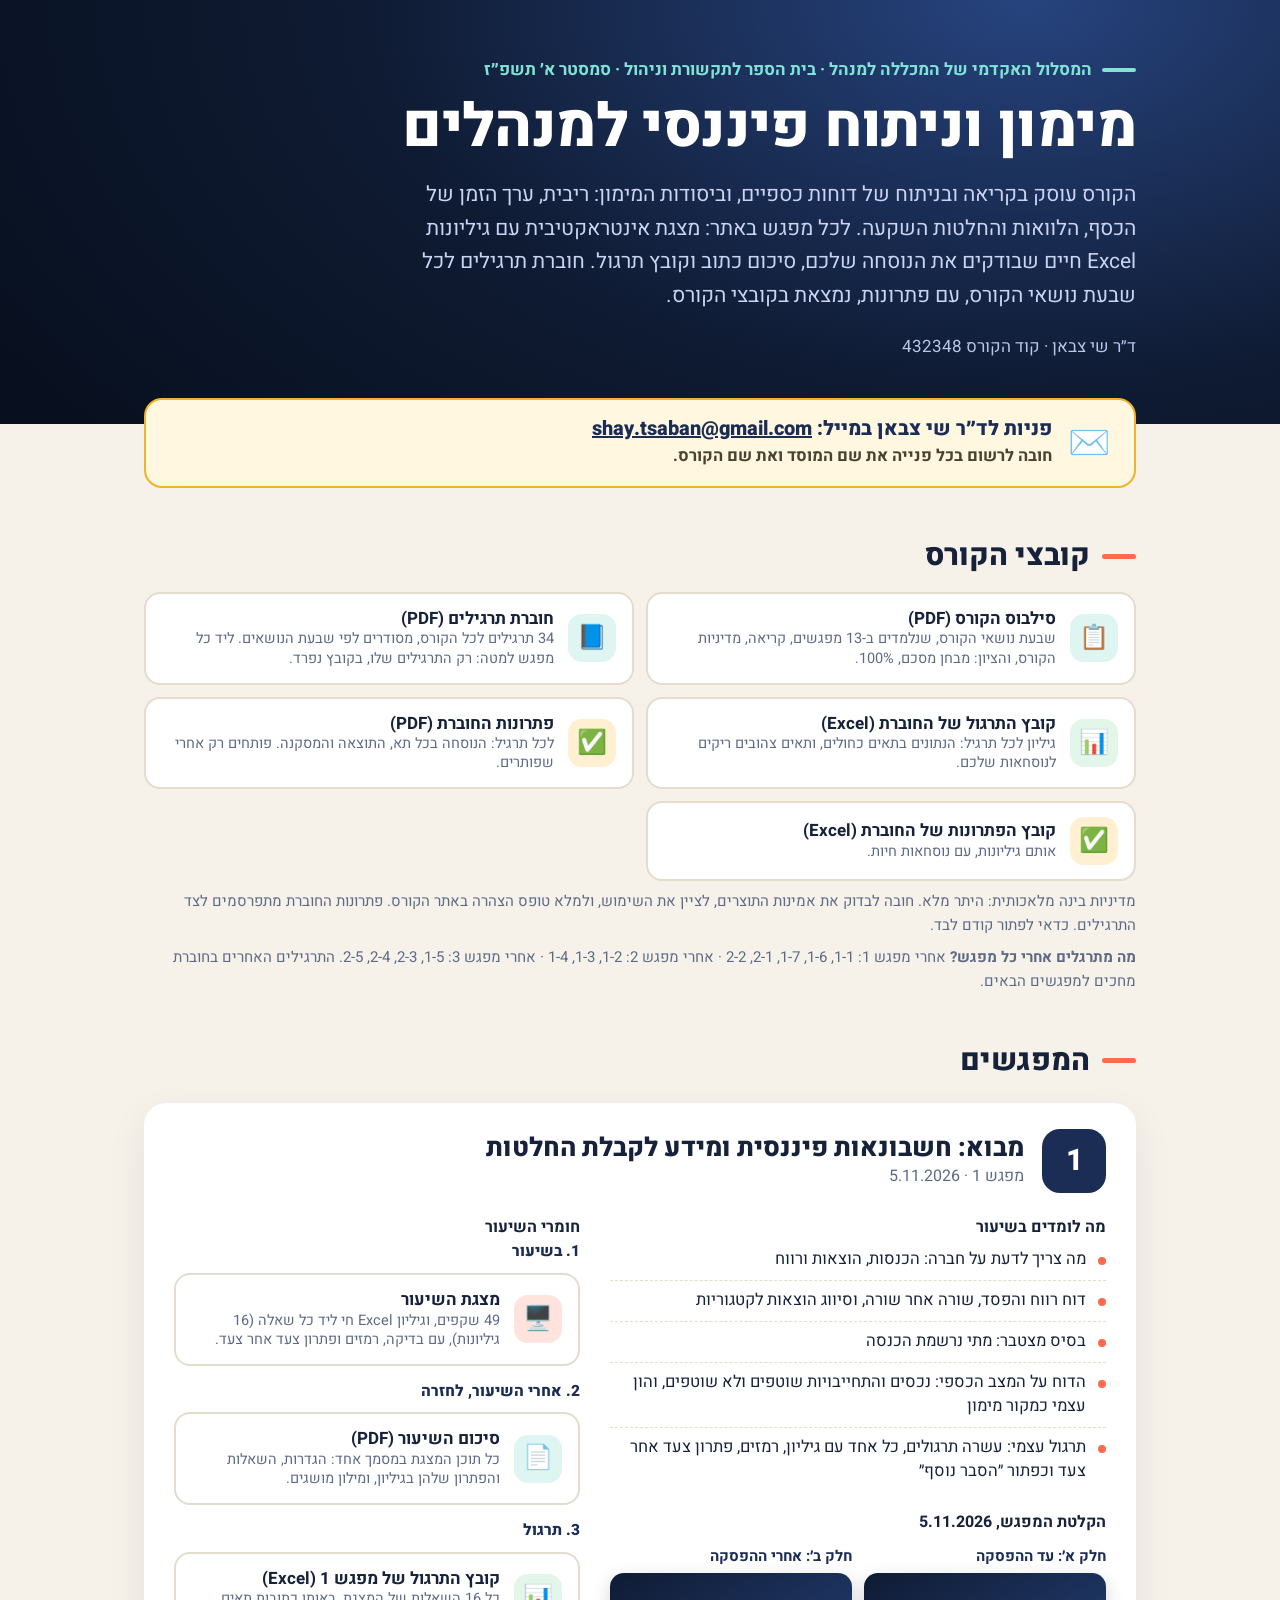
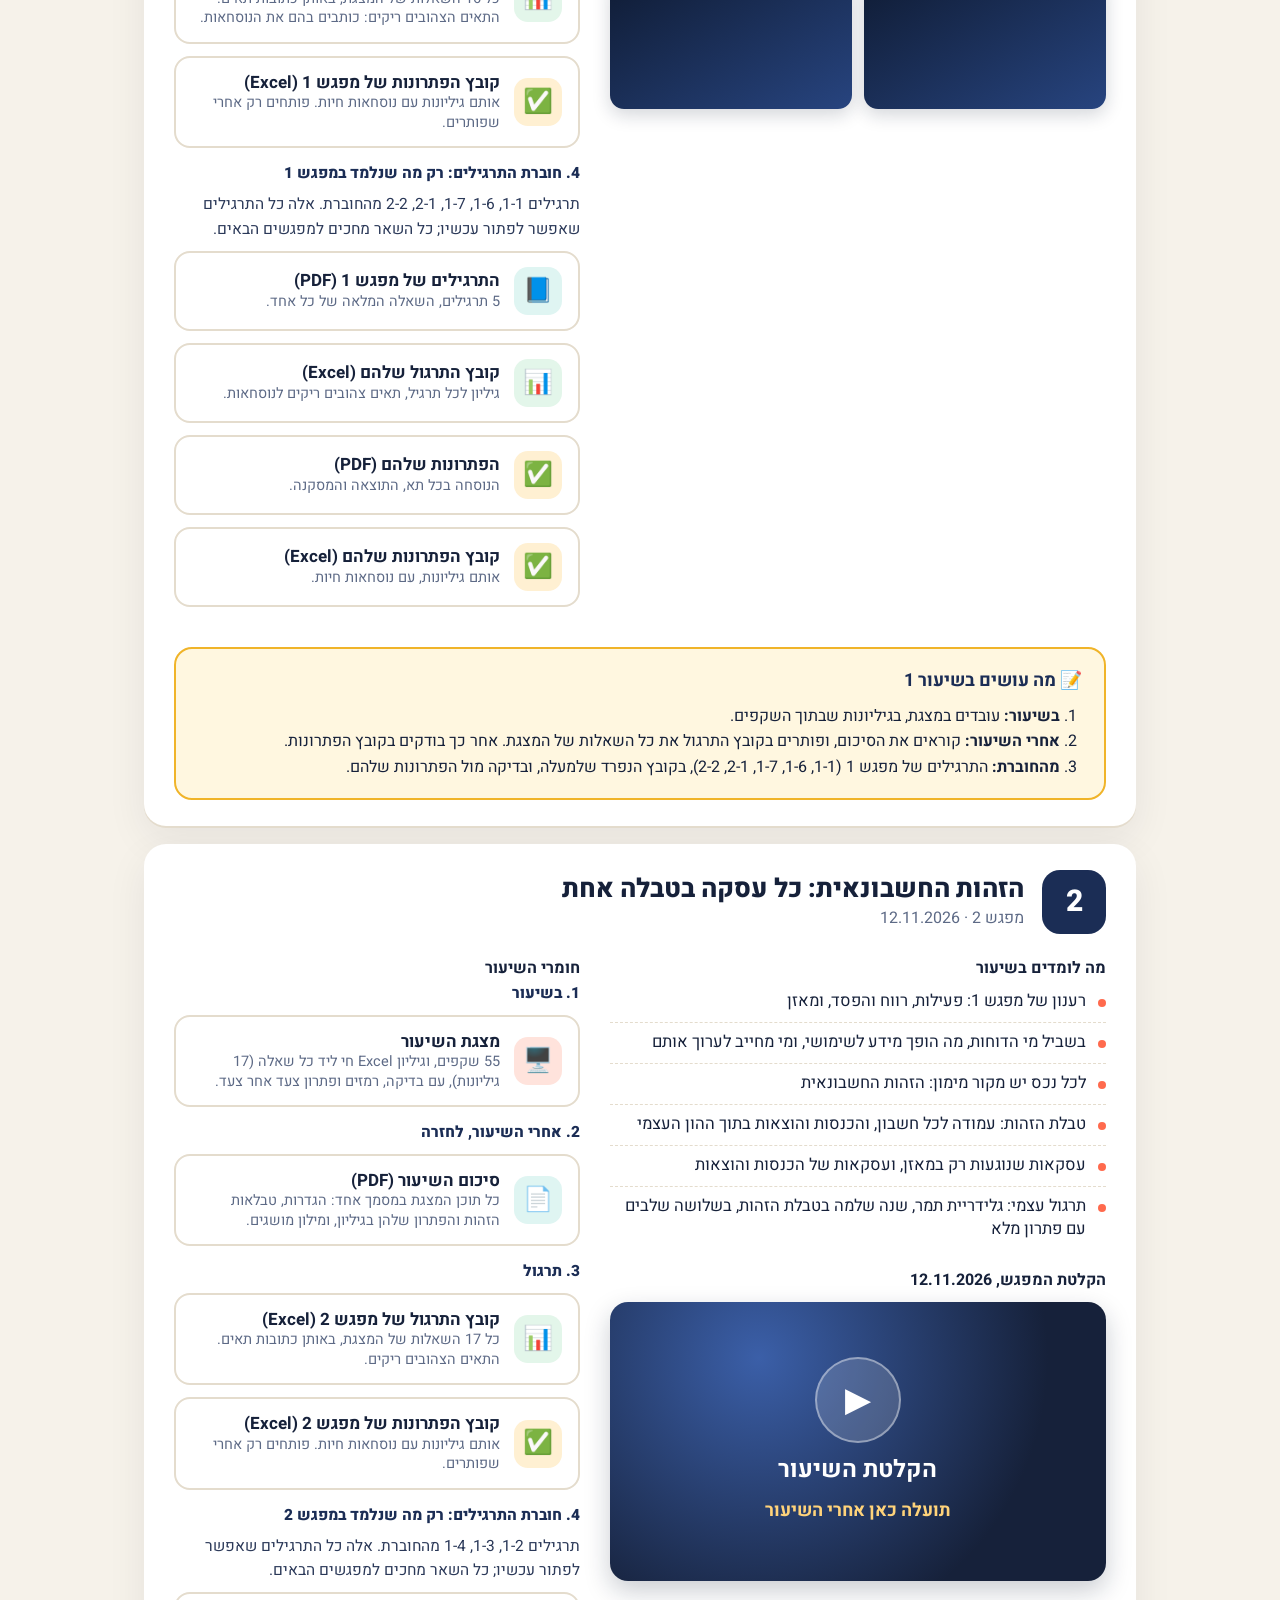
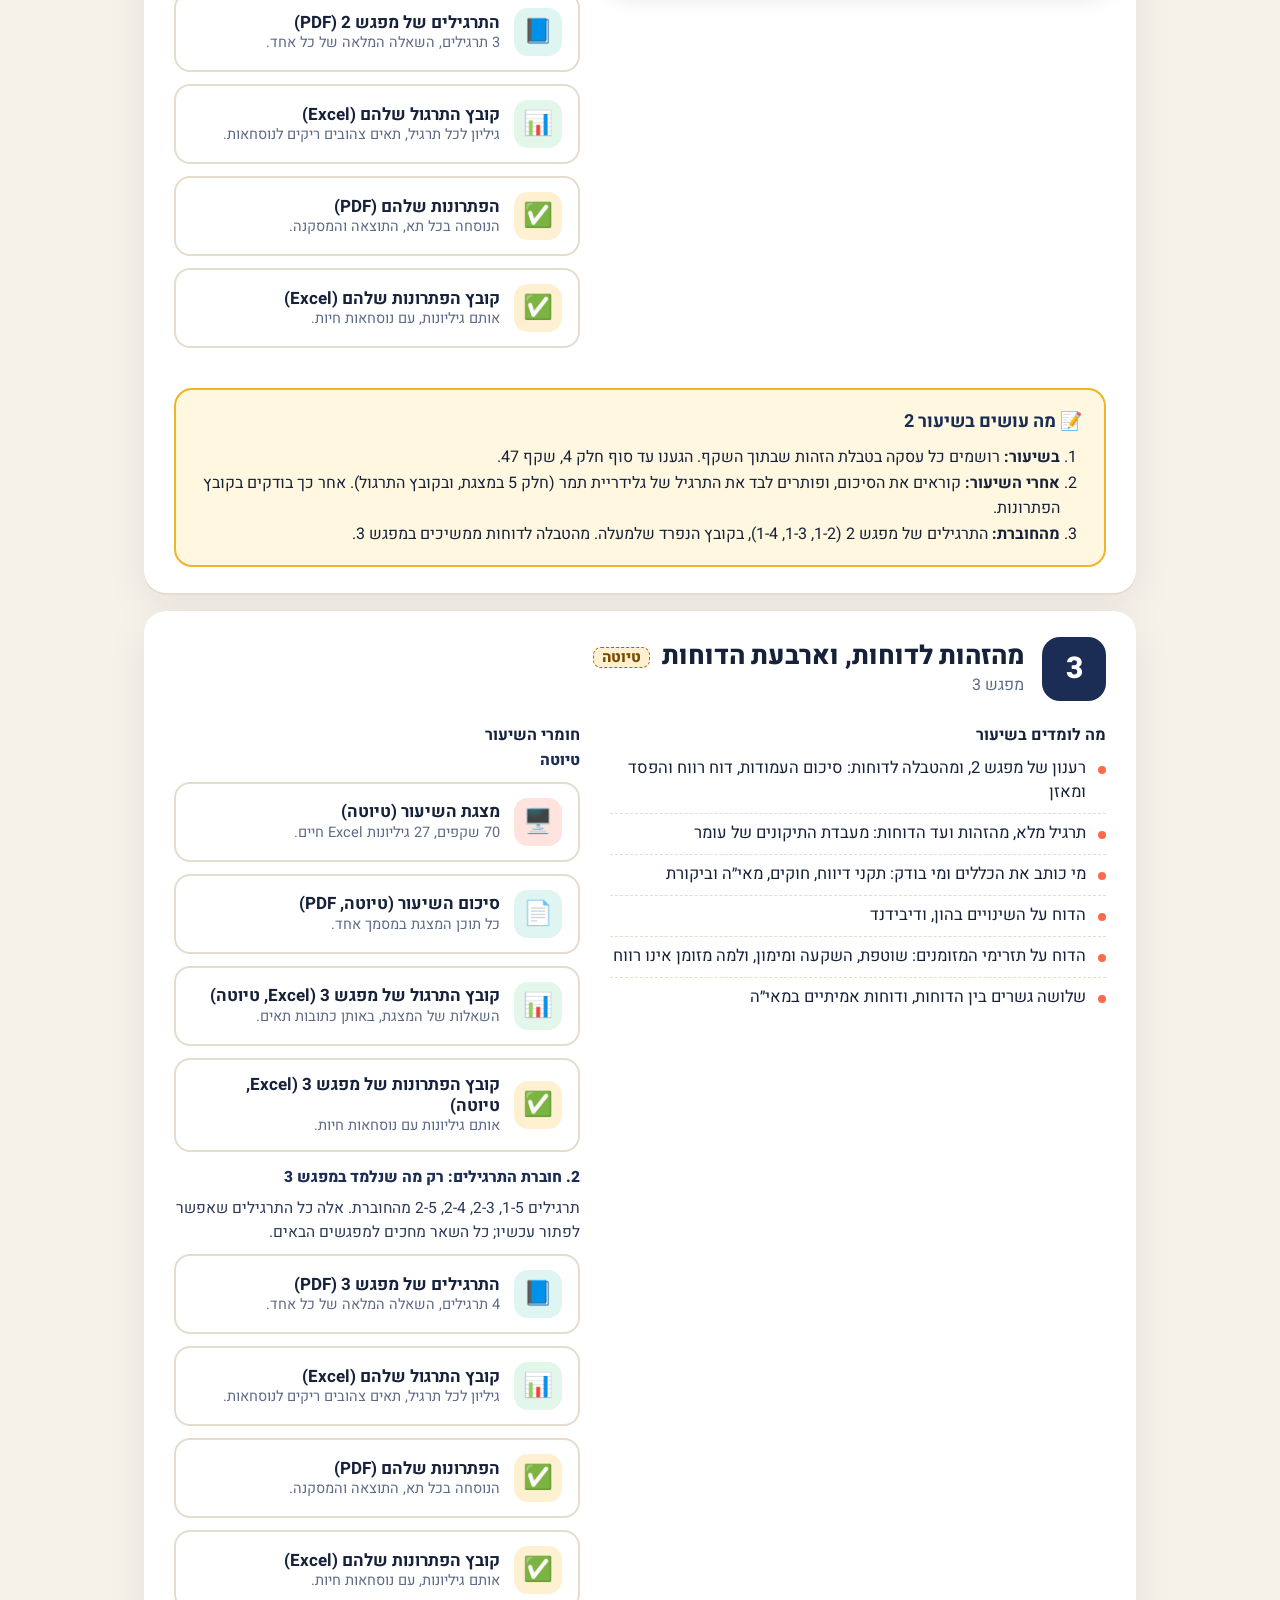
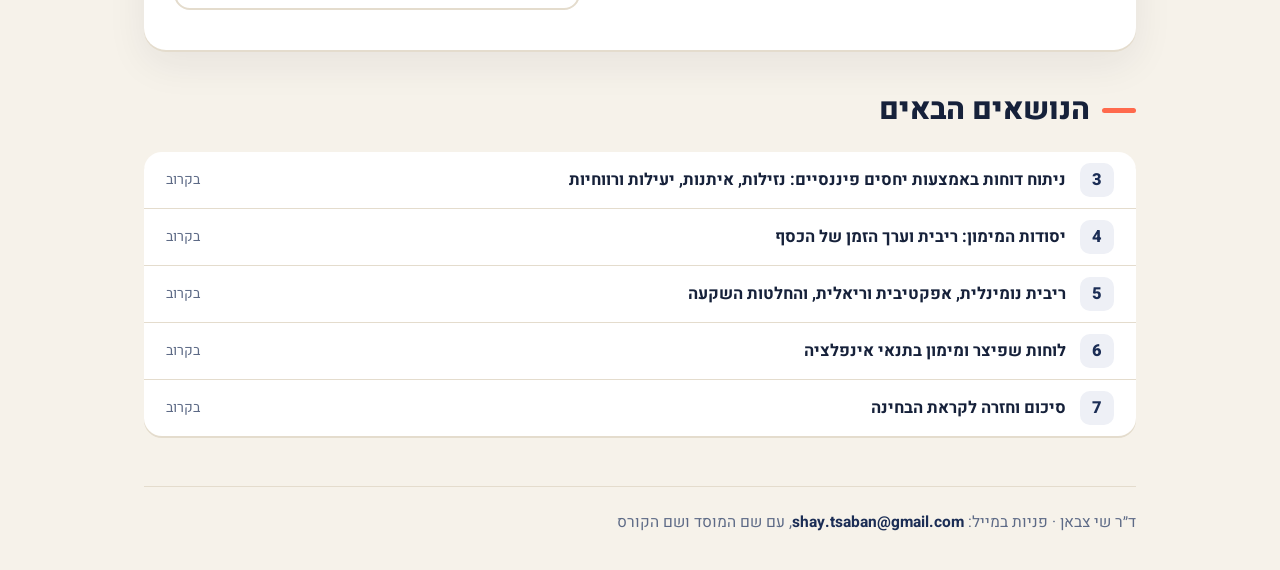
==== index.html @ ebde4bfc "Meeting 2 ends at slide 47 with Tamar's identity-table self practice; meeting 3 draft opens with a r" ====
<!doctype html>
<html lang="he" dir="rtl">
<head>
<meta charset="utf-8">
<meta name="viewport" content="width=device-width,initial-scale=1">
<title>מימון וניתוח פיננסי למנהלים | אתר הקורס</title>
<meta name="description" content="אתר הקורס מימון וניתוח פיננסי למנהלים, המסלול האקדמי של המכללה למנהל: מצגות אינטראקטיביות עם גיליונות Excel חיים, סיכומים, חוברת תרגילים וקובצי תרגול.">
<link rel="stylesheet" href="assets/fonts.css">
<style>
:root{--ink:#16213a;--ink2:#2a3858;--mut:#5d6a86;--paper:#f6f2ea;--card:#fff;--line:#e4dccd;--coral:#ff6a4d;--navy:#0f1b33;--navy2:#1b2d55}
*{box-sizing:border-box;margin:0;padding:0}
html{-webkit-text-size-adjust:100%}
body{font-family:'Heebo','Segoe UI','Arial Hebrew',Arial,sans-serif;background:var(--paper);color:var(--ink);line-height:1.6;-webkit-font-smoothing:antialiased;overflow-wrap:break-word}
a{color:inherit;text-decoration:none}
.n{direction:ltr;unicode-bidi:isolate}
.wrap{max-width:1040px;margin:0 auto;padding:0 24px}
.hero{background:radial-gradient(1200px 700px at 80% 0%,#27447f 0%,var(--navy) 55%,#08101f 100%);color:#fff;padding:56px 0 64px}
.kick{font-size:17px;font-weight:700;color:#7fe3d6;display:flex;gap:10px;align-items:center}
.kick:before{content:"";flex:none;width:34px;height:4px;border-radius:4px;background:#7fe3d6}
h1{font-size:clamp(34px,6vw,60px);line-height:1.15;font-weight:800;letter-spacing:-.01em;margin-top:10px}
.lead{font-size:clamp(17px,2.4vw,21px);color:#c8d4f2;max-width:720px;margin-top:16px}
.meta{margin-top:20px;color:#b8c6e8;font-size:17px}
section.block{padding-top:44px}
h2.sec{font-size:30px;font-weight:800;display:flex;gap:12px;align-items:center}
h2.sec:before{content:"";flex:none;width:34px;height:5px;border-radius:5px;background:var(--coral)}
.lec{margin-top:18px;background:var(--card);border-radius:22px;box-shadow:0 2px 0 var(--line),0 14px 40px rgba(22,33,58,.07);overflow:hidden}
.lec-head{padding:26px 30px 8px;display:flex;gap:18px;align-items:center}
.lec-n{flex:none;width:64px;height:64px;border-radius:18px;background:var(--navy2);color:#fff;display:grid;place-items:center;font-size:30px;font-weight:800}
.lec-head h3{font-size:26px;line-height:1.25;font-weight:800}
.lec-head .sub{color:var(--mut);font-size:16px}
.soon{color:var(--mut);font-size:17px;line-height:1.5}
.draft{display:inline-block;background:#fff1c7;color:#8a5a00;border:1px solid #f0b429;border-radius:999px;font-size:13px;font-weight:800;padding:1px 10px;margin-right:6px;vertical-align:middle}
.soon+.links{margin-top:8px}
.lec-body{display:grid;grid-template-columns:1.1fr .9fr;gap:30px;padding:14px 30px 26px}
.lec-body h4,.learn{list-style:none}
.learn li{padding:8px 20px 8px 0;position:relative;border-bottom:1px dashed var(--line);font-size:16.5px;line-height:1.45}
.learn li:last-child{border:0}
.learn li:before{content:"";position:absolute;right:0;top:17px;width:8px;height:8px;border-radius:50%;background:var(--coral)}
.links{display:flex;flex-direction:column;gap:12px}
.lk{display:flex;gap:14px;align-items:center;border-radius:16px;padding:14px 16px;border:2px solid var(--line);background:#fff;transition:transform .15s,border-color .15s,box-shadow .15s}
.lk:hover{transform:translateY(-2px);border-color:var(--coral);box-shadow:0 8px 20px rgba(22,33,58,.1)}
.lk .e{flex:none;width:48px;height:48px;border-radius:14px;display:grid;place-items:center;font-size:24px}
.lk b{display:block;font-size:17px;line-height:1.25}
.lk .d{font-size:14.5px;color:var(--mut);line-height:1.35;display:block}
.lk.p .e{background:#ffe3dc}.lk.s .e{background:#dff5f2}
footer{margin-top:50px;padding:24px 0 34px;border-top:1px solid var(--line);color:var(--mut);font-size:15.5px}
footer a{color:var(--navy2);font-weight:700;direction:ltr;unicode-bidi:isolate;display:inline-block}
@media (max-width:760px){
 .wrap{padding:0 16px}
 .hero{padding:40px 0 44px}
 h2.sec{font-size:25px}
 .lec-head{padding:20px 18px 6px;gap:12px}
 .lec-n{width:50px;height:50px;font-size:24px;border-radius:14px}
 .lec-head h3{font-size:22px}
 .lec-body{grid-template-columns:minmax(0,1fr);gap:22px;padding:12px 18px 22px}
  }

.cgrid{display:grid;grid-template-columns:1fr 1fr;gap:12px;margin-top:12px}
.cnote{font-size:15px;color:var(--mut);margin-top:8px}
.bkm .bkl{font-size:15.5px;color:var(--ink2);margin:-2px 0 8px}
.grp{margin-bottom:14px}.grp h5{font-size:15.5px;font-weight:800;color:var(--navy2);margin:0 0 8px}
@media (max-width:760px){.cgrid{grid-template-columns:1fr}}
.contact{margin-top:14px;background:#fff7e0;border:2px solid #f0b429;border-radius:18px;padding:16px 24px;display:flex;gap:16px;align-items:center}
.contact .ic{font-size:34px;flex:none}
.contact h2{font-size:20px;font-weight:800;line-height:1.3;color:var(--navy2)}
.contact h2 a{direction:ltr;unicode-bidi:isolate;display:inline-block;text-decoration:underline;overflow-wrap:anywhere}
.contact p{font-size:16.5px;line-height:1.45;margin-top:3px;color:#4a4130}
@media (max-width:760px){.contact{padding:14px 16px}.contact .ic{display:none}.contact h2{font-size:18px}}
.live{margin-top:-26px;position:relative;z-index:2;background:linear-gradient(120deg,#ff6a4d,#ff8f5a);color:#fff;border-radius:20px;padding:22px 28px;display:flex;gap:20px;align-items:center;box-shadow:0 14px 34px rgba(255,106,77,.35)}
.live .ic{font-size:44px;flex:none}
.live h2{font-size:26px;font-weight:800;line-height:1.2}
.live p{font-size:16.5px;margin-top:4px;line-height:1.4}
.live p a{text-decoration:underline;font-weight:700}
.live .go{flex:none;margin-right:auto;background:#fff;color:#c4421f;font-weight:800;font-size:19px;padding:14px 26px;border-radius:14px;text-align:center;transition:transform .15s}
.live .go:hover{transform:translateY(-2px)}
.live .go small{display:block;font-weight:600;font-size:13px;color:#5d6a86}
@media (max-width:760px){.live{flex-direction:column;align-items:stretch;padding:20px 18px;margin-top:-18px}.live .ic{display:none}.live .go{margin-right:0}}
.solutions{margin-top:18px;background:#fff;border-radius:20px;padding:24px 28px;display:flex;gap:22px;align-items:flex-start;box-shadow:0 2px 0 var(--line),0 10px 30px rgba(22,33,58,.07);border-right:8px solid #6d4df2}
.solutions .ic{font-size:44px;flex:none}
.solutions h3{font-size:22px;font-weight:800;line-height:1.25}
.solutions .tag{display:inline-block;background:#ece8ff;color:#4f33c9;border-radius:99px;padding:2px 14px;font-weight:700;font-size:14px;margin-bottom:6px}
.solutions p{font-size:16px;color:var(--ink2);margin-top:6px}
.solutions .warn{margin-top:12px;background:#fff7e0;border-right:5px solid #f0b429;border-radius:10px;padding:10px 14px;font-size:15px;color:#4a4130}
.solutions .btn2{flex:none;margin-right:auto;align-self:center;background:#6d4df2;color:#fff;font-weight:800;font-size:17px;padding:12px 22px;border-radius:14px;text-align:center;transition:transform .15s}
.solutions .btn2:hover{transform:translateY(-2px)}
.solutions .btn2 small{display:block;font-weight:500;font-size:13px;opacity:.9}
.lk.x .e{background:#e3f6ea}.lk.r .e{background:#fff0d2}
.draft{display:inline-block;background:#fff0d2;border:1.5px dashed #a86703;color:#7a4a00;border-radius:8px;padding:0 8px;font-size:15px;vertical-align:middle;margin-right:6px}.rec1{margin-top:18px}.recbig{position:relative;aspect-ratio:16/9;width:100%;border-radius:18px;overflow:hidden;background:radial-gradient(circle at 30% 20%,#3b5fa8,#16213a 70%);box-shadow:0 10px 26px rgba(15,27,51,.22);display:grid;place-items:center}.rb-in{display:flex;flex-direction:column;align-items:center;gap:8px;color:#d6e0f7;text-align:center}.rb-play{width:86px;height:86px;border-radius:50%;background:rgba(255,255,255,.16);border:2px solid rgba(255,255,255,.4);display:grid;place-items:center;font-size:34px;color:#fff;direction:ltr}.rb-in b{color:#fff;font-size:24px}.rb-in span:last-child{font-size:18px;color:#ffd37a;font-weight:700}.rec1 h4{margin-bottom:8px}.recrow{display:flex;gap:12px;flex-wrap:wrap}.recone{flex:1 1 220px;min-width:0;margin-bottom:12px}.reclab{font-size:15px;font-weight:700;color:var(--navy2);margin-bottom:5px}
.recbox{position:relative;aspect-ratio:16/9;border-radius:14px;overflow:hidden;background:linear-gradient(150deg,#0f1b33,#27447f);box-shadow:0 6px 18px rgba(15,27,51,.18)}
.recbox iframe{position:absolute;inset:0;width:100%;height:100%;border:0}
.recwait{position:absolute;inset:0;display:flex;flex-direction:column;align-items:center;justify-content:center;gap:4px;color:#d6e0f7;text-align:center;font-size:15px}
.recwait .play{width:54px;height:54px;border-radius:50%;background:rgba(255,255,255,.14);display:grid;place-items:center;font-size:22px;color:#fff;margin-bottom:6px;direction:ltr}
.recwait b{color:#fff;font-size:17px}
.todo{margin:0 30px 26px;background:#fff7e0;border:2px solid #f0b429;border-radius:18px;padding:18px 22px}
.todo h4{font-size:18px;color:var(--navy2);margin-bottom:8px}
.todo ol{padding-inline-start:22px;font-size:16px;line-height:1.6}
.ups{list-style:none;margin-top:18px;background:var(--card);border-radius:18px;box-shadow:0 2px 0 var(--line);overflow:hidden}
.ups li{display:flex;gap:14px;align-items:center;padding:11px 22px;border-bottom:1px solid var(--line);font-size:16.5px;font-weight:600}
.ups li:last-child{border:0}
.ups .un{flex:none;min-width:34px;padding:0 6px;white-space:nowrap;height:34px;border-radius:10px;background:#eef0f6;color:var(--navy2);display:grid;place-items:center;font-weight:800}
.ups em{margin-right:auto;font-style:normal;color:var(--mut);font-size:14px;font-weight:500}
@media (max-width:760px){.solutions{flex-direction:column;padding:20px 18px}.solutions .btn2{margin-right:0;width:100%}.todo{margin:0 18px 22px;padding:14px 16px}.ups li{padding:10px 14px}}
</style>
</head>
<body>
<header class="hero"><div class="wrap">
<div class="kick"><span>המסלול האקדמי של המכללה למנהל · בית הספר לתקשורת וניהול · סמסטר א׳ תשפ״ז</span></div>
<h1>מימון וניתוח פיננסי למנהלים</h1>
<p class="lead">הקורס עוסק בקריאה ובניתוח של דוחות כספיים, וביסודות המימון: ריבית, ערך הזמן של הכסף, הלוואות והחלטות השקעה. לכל מפגש באתר: מצגת אינטראקטיבית עם גיליונות Excel חיים שבודקים את הנוסחה שלכם, סיכום כתוב וקובץ תרגול. חוברת תרגילים לכל שבעת נושאי הקורס, עם פתרונות, נמצאת בקובצי הקורס.</p>
<p class="meta">ד״ר שי צבאן · קוד הקורס <span class="n">432348</span></p>
</div></header>
<main class="wrap">
<section class="contact" id="contact" style="margin-top:-26px;position:relative;z-index:2">
<div class="ic">✉️</div>
<div><h2>פניות לד״ר שי צבאן במייל: <a href="mailto:shay.tsaban@gmail.com">shay.tsaban@gmail.com</a></h2>
<p><b>חובה לרשום בכל פנייה את שם המוסד ואת שם הקורס.</b></p></div>
</section>
<section class="block" id="course-files">
<h2 class="sec">קובצי הקורס</h2>
<div class="cgrid">
<a class="lk s" href="materials/syllabus.pdf" target="_blank" rel="noopener"><span class="e">📋</span><span><b>סילבוס הקורס (PDF)</b><span class="d">שבעת נושאי הקורס, שנלמדים ב-13 מפגשים, קריאה, מדיניות הקורס, והציון: מבחן מסכם, <span class="n">100%</span>.</span></span></a>
<a class="lk s" href="materials/booklet.pdf" target="_blank" rel="noopener"><span class="e">📘</span><span><b>חוברת תרגילים (PDF)</b><span class="d"><span class="n">34</span> תרגילים לכל הקורס, מסודרים לפי שבעת הנושאים. ליד כל מפגש למטה: רק התרגילים שלו, בקובץ נפרד.</span></span></a>
<a class="lk x" href="materials/booklet-practice.xlsx" download><span class="e">📊</span><span><b>קובץ התרגול של החוברת (Excel)</b><span class="d">גיליון לכל תרגיל: הנתונים בתאים כחולים, ותאים צהובים ריקים לנוסחאות שלכם.</span></span></a>
<a class="lk r" href="materials/booklet-solutions.pdf" target="_blank" rel="noopener"><span class="e">✅</span><span><b>פתרונות החוברת (PDF)</b><span class="d">לכל תרגיל: הנוסחה בכל תא, התוצאה והמסקנה. פותחים רק אחרי שפותרים.</span></span></a>
<a class="lk r" href="materials/booklet-solutions.xlsx" download><span class="e">✅</span><span><b>קובץ הפתרונות של החוברת (Excel)</b><span class="d">אותם גיליונות, עם נוסחאות חיות.</span></span></a>
</div>
<p class="cnote">מדיניות בינה מלאכותית: היתר מלא. חובה לבדוק את אמינות התוצרים, לציין את השימוש, ולמלא טופס הצהרה באתר הקורס. פתרונות החוברת מתפרסמים לצד התרגילים. כדאי לפתור קודם לבד.</p>
<p class="cnote"><b>מה מתרגלים אחרי כל מפגש?</b> אחרי מפגש <span class="n">1</span>: <span class="n">1-1</span>, <span class="n">1-6</span>, <span class="n">1-7</span>, <span class="n">2-1</span>, <span class="n">2-2</span> · אחרי מפגש <span class="n">2</span>: <span class="n">1-2</span>, <span class="n">1-3</span>, <span class="n">1-4</span> · אחרי מפגש <span class="n">3</span>: <span class="n">1-5</span>, <span class="n">2-3</span>, <span class="n">2-4</span>, <span class="n">2-5</span>. התרגילים האחרים בחוברת מחכים למפגשים הבאים.</p>
</section>
<section class="block">
<h2 class="sec">המפגשים</h2>
<article class="lec" id="lesson-1">
<div class="lec-head"><div class="lec-n">1</div><div><h3>מבוא: חשבונאות פיננסית ומידע לקבלת החלטות</h3><div class="sub">מפגש <span class="n">1</span> · <span class="n">5.11.2026</span></div></div></div>
<div class="lec-body">
<div><h4>מה לומדים בשיעור</h4><ul class="learn">
<li>מה צריך לדעת על חברה: הכנסות, הוצאות ורווח</li>
<li>דוח רווח והפסד, שורה אחר שורה, וסיווג הוצאות לקטגוריות</li>
<li>בסיס מצטבר: מתי נרשמת הכנסה</li>
<li>הדוח על המצב הכספי: נכסים והתחייבויות שוטפים ולא שוטפים, והון עצמי כמקור מימון</li>
<li>תרגול עצמי: עשרה תרגולים, כל אחד עם גיליון, רמזים, פתרון צעד אחר צעד וכפתור ״הסבר נוסף״</li>
</ul><div class="rec1" id="rec-1"><h4>הקלטת המפגש, <span class="n">5.11.2026</span></h4><div class="recrow"><div class="recone"><div class="reclab">חלק א׳: עד ההפסקה</div><div class="recbox"><iframe src="https://www.youtube-nocookie.com/embed/esIJkot7pak" title="הקלטת מפגש 1, חלק א׳: עד ההפסקה" loading="lazy" allow="accelerometer; autoplay; clipboard-write; encrypted-media; gyroscope; picture-in-picture; web-share" referrerpolicy="strict-origin-when-cross-origin" allowfullscreen></iframe></div></div><div class="recone"><div class="reclab">חלק ב׳: אחרי ההפסקה</div><div class="recbox"><iframe src="https://www.youtube-nocookie.com/embed/c-G8rGVlHvk" title="הקלטת מפגש 1, חלק ב׳: אחרי ההפסקה" loading="lazy" allow="accelerometer; autoplay; clipboard-write; encrypted-media; gyroscope; picture-in-picture; web-share" referrerpolicy="strict-origin-when-cross-origin" allowfullscreen></iframe></div></div></div></div></div>
<div><h4>חומרי השיעור</h4>
<div class="grp"><h5>1. בשיעור</h5><div class="links">
<a class="lk p" href="lectures/lecture-1/presentation.html"><span class="e">🖥️</span><span><b>מצגת השיעור</b><span class="d"><span class="n">49</span> שקפים, וגיליון Excel חי ליד כל שאלה (<span class="n">16</span> גיליונות), עם בדיקה, רמזים ופתרון צעד אחר צעד.</span></span></a>
</div></div>
<div class="grp"><h5>2. אחרי השיעור, לחזרה</h5><div class="links">
<a class="lk s" href="lectures/lecture-1/summary.pdf"><span class="e">📄</span><span><b>סיכום השיעור (PDF)</b><span class="d">כל תוכן המצגת במסמך אחד: הגדרות, השאלות והפתרון שלהן בגיליון, ומילון מושגים.</span></span></a>
</div></div>
<div class="grp"><h5>3. תרגול</h5><div class="links">
<a class="lk x" href="materials/practice-1.xlsx" download><span class="e">📊</span><span><b>קובץ התרגול של מפגש 1 (Excel)</b><span class="d">כל <span class="n">16</span> השאלות של המצגת, באותן כתובות תאים. התאים הצהובים ריקים: כותבים בהם את הנוסחאות.</span></span></a>
<a class="lk r" href="materials/practice-1-solutions.xlsx" download><span class="e">✅</span><span><b>קובץ הפתרונות של מפגש 1 (Excel)</b><span class="d">אותם גיליונות עם נוסחאות חיות. פותחים רק אחרי שפותרים.</span></span></a>
</div></div>
<div class="grp bkm"><h5>4. חוברת התרגילים: רק מה שנלמד במפגש 1</h5><p class="bkl">תרגילים <span class="n">1-1</span>, <span class="n">1-6</span>, <span class="n">1-7</span>, <span class="n">2-1</span>, <span class="n">2-2</span> מהחוברת. אלה כל התרגילים שאפשר לפתור עכשיו; כל השאר מחכים למפגשים הבאים.</p><div class="links"><a class="lk s" href="materials/booklet-m1.pdf" target="_blank" rel="noopener"><span class="e">📘</span><span><b>התרגילים של מפגש 1 (PDF)</b><span class="d"><span class="n">5</span> תרגילים, השאלה המלאה של כל אחד.</span></span></a><a class="lk x" href="materials/booklet-m1-practice.xlsx" download><span class="e">📊</span><span><b>קובץ התרגול שלהם (Excel)</b><span class="d">גיליון לכל תרגיל, תאים צהובים ריקים לנוסחאות.</span></span></a><a class="lk r" href="materials/booklet-m1-solutions.pdf" target="_blank" rel="noopener"><span class="e">✅</span><span><b>הפתרונות שלהם (PDF)</b><span class="d">הנוסחה בכל תא, התוצאה והמסקנה.</span></span></a><a class="lk r" href="materials/booklet-m1-solutions.xlsx" download><span class="e">✅</span><span><b>קובץ הפתרונות שלהם (Excel)</b><span class="d">אותם גיליונות, עם נוסחאות חיות.</span></span></a></div></div>
</div>
</div>
<div class="todo"><h4>📝 מה עושים בשיעור <span class="n">1</span></h4><ol>
<li><b>בשיעור:</b> עובדים במצגת, בגיליונות שבתוך השקפים.</li>
<li><b>אחרי השיעור:</b> קוראים את הסיכום, ופותרים בקובץ התרגול את כל השאלות של המצגת. אחר כך בודקים בקובץ הפתרונות.</li>
<li><b>מהחוברת:</b> התרגילים של מפגש 1 (<span class="n">1-1</span>, <span class="n">1-6</span>, <span class="n">1-7</span>, <span class="n">2-1</span>, <span class="n">2-2</span>), בקובץ הנפרד שלמעלה, ובדיקה מול הפתרונות שלהם.</li>
</ol></div>
</article>
<article class="lec" id="lesson-2">
<div class="lec-head"><div class="lec-n">2</div><div><h3>הזהות החשבונאית: כל עסקה בטבלה אחת</h3><div class="sub">מפגש <span class="n">2</span> · <span class="n">12.11.2026</span></div></div></div>
<div class="lec-body">
<div><h4>מה לומדים בשיעור</h4><ul class="learn">
<li>רענון של מפגש 1: פעילות, רווח והפסד, ומאזן</li>
<li>בשביל מי הדוחות, מה הופך מידע לשימושי, ומי מחייב לערוך אותם</li>
<li>לכל נכס יש מקור מימון: הזהות החשבונאית</li>
<li>טבלת הזהות: עמודה לכל חשבון, והכנסות והוצאות בתוך ההון העצמי</li>
<li>עסקאות שנוגעות רק במאזן, ועסקאות של הכנסות והוצאות</li>
<li>תרגול עצמי: גלידריית תמר, שנה שלמה בטבלת הזהות, בשלושה שלבים עם פתרון מלא</li>
</ul><div class="rec1" id="rec-2"><h4>הקלטת המפגש, <span class="n">12.11.2026</span></h4><div class="recbig"><div class="rb-in"><span class="rb-play">▶</span><b>הקלטת השיעור</b><span>תועלה כאן אחרי השיעור</span></div></div></div></div>
<div><h4>חומרי השיעור</h4>
<div class="grp"><h5>1. בשיעור</h5><div class="links">
<a class="lk p" href="lectures/lecture-2/presentation.html"><span class="e">🖥️</span><span><b>מצגת השיעור</b><span class="d"><span class="n">55</span> שקפים, וגיליון Excel חי ליד כל שאלה (<span class="n">17</span> גיליונות), עם בדיקה, רמזים ופתרון צעד אחר צעד.</span></span></a>
</div></div>
<div class="grp"><h5>2. אחרי השיעור, לחזרה</h5><div class="links">
<a class="lk s" href="lectures/lecture-2/summary.pdf"><span class="e">📄</span><span><b>סיכום השיעור (PDF)</b><span class="d">כל תוכן המצגת במסמך אחד: הגדרות, טבלאות הזהות והפתרון שלהן בגיליון, ומילון מושגים.</span></span></a>
</div></div>
<div class="grp"><h5>3. תרגול</h5><div class="links">
<a class="lk x" href="materials/practice-2.xlsx" download><span class="e">📊</span><span><b>קובץ התרגול של מפגש 2 (Excel)</b><span class="d">כל <span class="n">17</span> השאלות של המצגת, באותן כתובות תאים. התאים הצהובים ריקים.</span></span></a>
<a class="lk r" href="materials/practice-2-solutions.xlsx" download><span class="e">✅</span><span><b>קובץ הפתרונות של מפגש 2 (Excel)</b><span class="d">אותם גיליונות עם נוסחאות חיות. פותחים רק אחרי שפותרים.</span></span></a>
</div></div>
<div class="grp bkm"><h5>4. חוברת התרגילים: רק מה שנלמד במפגש 2</h5><p class="bkl">תרגילים <span class="n">1-2</span>, <span class="n">1-3</span>, <span class="n">1-4</span> מהחוברת. אלה כל התרגילים שאפשר לפתור עכשיו; כל השאר מחכים למפגשים הבאים.</p><div class="links"><a class="lk s" href="materials/booklet-m2.pdf" target="_blank" rel="noopener"><span class="e">📘</span><span><b>התרגילים של מפגש 2 (PDF)</b><span class="d"><span class="n">3</span> תרגילים, השאלה המלאה של כל אחד.</span></span></a><a class="lk x" href="materials/booklet-m2-practice.xlsx" download><span class="e">📊</span><span><b>קובץ התרגול שלהם (Excel)</b><span class="d">גיליון לכל תרגיל, תאים צהובים ריקים לנוסחאות.</span></span></a><a class="lk r" href="materials/booklet-m2-solutions.pdf" target="_blank" rel="noopener"><span class="e">✅</span><span><b>הפתרונות שלהם (PDF)</b><span class="d">הנוסחה בכל תא, התוצאה והמסקנה.</span></span></a><a class="lk r" href="materials/booklet-m2-solutions.xlsx" download><span class="e">✅</span><span><b>קובץ הפתרונות שלהם (Excel)</b><span class="d">אותם גיליונות, עם נוסחאות חיות.</span></span></a></div></div>
</div>
</div>
<div class="todo"><h4>📝 מה עושים בשיעור <span class="n">2</span></h4><ol>
<li><b>בשיעור:</b> רושמים כל עסקה בטבלת הזהות שבתוך השקף. הגענו עד סוף חלק 4, שקף 47.</li>
<li><b>אחרי השיעור:</b> קוראים את הסיכום, ופותרים לבד את התרגיל של גלידריית תמר (חלק 5 במצגת, ובקובץ התרגול). אחר כך בודקים בקובץ הפתרונות.</li>
<li><b>מהחוברת:</b> התרגילים של מפגש 2 (<span class="n">1-2</span>, <span class="n">1-3</span>, <span class="n">1-4</span>), בקובץ הנפרד שלמעלה. מהטבלה לדוחות ממשיכים במפגש 3.</li>
</ol></div>
</article>
<article class="lec" id="lesson-3">
<div class="lec-head"><div class="lec-n">3</div><div><h3>מהזהות לדוחות, וארבעת הדוחות <span class="draft">טיוטה</span></h3><div class="sub">מפגש <span class="n">3</span></div></div></div>
<div class="lec-body">
<div><h4>מה לומדים בשיעור</h4><ul class="learn">
<li>רענון של מפגש 2, ומהטבלה לדוחות: סיכום העמודות, דוח רווח והפסד ומאזן</li>
<li>תרגיל מלא, מהזהות ועד הדוחות: מעבדת התיקונים של עומר</li>
<li>מי כותב את הכללים ומי בודק: תקני דיווח, חוקים, מאי״ה וביקורת</li>
<li>הדוח על השינויים בהון, ודיבידנד</li>
<li>הדוח על תזרימי המזומנים: שוטפת, השקעה ומימון, ולמה מזומן אינו רווח</li>
<li>שלושה גשרים בין הדוחות, ודוחות אמיתיים במאי״ה</li>
</ul></div>
<div><h4>חומרי השיעור</h4>
<div class="grp"><h5>טיוטה</h5><div class="links">
<a class="lk p" href="lectures/lecture-3/presentation.html"><span class="e">🖥️</span><span><b>מצגת השיעור (טיוטה)</b><span class="d"><span class="n">70</span> שקפים, <span class="n">27</span> גיליונות Excel חיים.</span></span></a>
<a class="lk s" href="lectures/lecture-3/summary.pdf"><span class="e">📄</span><span><b>סיכום השיעור (טיוטה, PDF)</b><span class="d">כל תוכן המצגת במסמך אחד.</span></span></a>
<a class="lk x" href="materials/practice-3.xlsx" download><span class="e">📊</span><span><b>קובץ התרגול של מפגש 3 (Excel, טיוטה)</b><span class="d">השאלות של המצגת, באותן כתובות תאים.</span></span></a>
<a class="lk r" href="materials/practice-3-solutions.xlsx" download><span class="e">✅</span><span><b>קובץ הפתרונות של מפגש 3 (Excel, טיוטה)</b><span class="d">אותם גיליונות עם נוסחאות חיות.</span></span></a>
</div></div>
<div class="grp bkm"><h5>2. חוברת התרגילים: רק מה שנלמד במפגש 3</h5><p class="bkl">תרגילים <span class="n">1-5</span>, <span class="n">2-3</span>, <span class="n">2-4</span>, <span class="n">2-5</span> מהחוברת. אלה כל התרגילים שאפשר לפתור עכשיו; כל השאר מחכים למפגשים הבאים.</p><div class="links"><a class="lk s" href="materials/booklet-m3.pdf" target="_blank" rel="noopener"><span class="e">📘</span><span><b>התרגילים של מפגש 3 (PDF)</b><span class="d"><span class="n">4</span> תרגילים, השאלה המלאה של כל אחד.</span></span></a><a class="lk x" href="materials/booklet-m3-practice.xlsx" download><span class="e">📊</span><span><b>קובץ התרגול שלהם (Excel)</b><span class="d">גיליון לכל תרגיל, תאים צהובים ריקים לנוסחאות.</span></span></a><a class="lk r" href="materials/booklet-m3-solutions.pdf" target="_blank" rel="noopener"><span class="e">✅</span><span><b>הפתרונות שלהם (PDF)</b><span class="d">הנוסחה בכל תא, התוצאה והמסקנה.</span></span></a><a class="lk r" href="materials/booklet-m3-solutions.xlsx" download><span class="e">✅</span><span><b>קובץ הפתרונות שלהם (Excel)</b><span class="d">אותם גיליונות, עם נוסחאות חיות.</span></span></a></div></div>
</div>
</div>
</article>
<h2 class="sec" style="margin-top:36px">הנושאים הבאים</h2>
<ul class="ups"><li><span class="un"><span class="n">3</span></span><span>ניתוח דוחות באמצעות יחסים פיננסיים: נזילות, איתנות, יעילות ורווחיות</span><em>בקרוב</em></li><li><span class="un"><span class="n">4</span></span><span>יסודות המימון: ריבית וערך הזמן של הכסף</span><em>בקרוב</em></li><li><span class="un"><span class="n">5</span></span><span>ריבית נומינלית, אפקטיבית וריאלית, והחלטות השקעה</span><em>בקרוב</em></li><li><span class="un"><span class="n">6</span></span><span>לוחות שפיצר ומימון בתנאי אינפלציה</span><em>בקרוב</em></li><li><span class="un"><span class="n">7</span></span><span>סיכום וחזרה לקראת הבחינה</span><em>בקרוב</em></li></ul>
</section>
<footer>ד״ר שי צבאן · פניות במייל: <a href="mailto:shay.tsaban@gmail.com">shay.tsaban@gmail.com</a>, עם שם המוסד ושם הקורס</footer>
</main>
</body>
</html>
---- assets/fonts.css ----
@font-face{font-family:'Heebo';font-weight:400;font-style:normal;src:url([data-uri]) format('woff2');unicode-range:U+0590-05FF,U+200C-2010,U+20AA,U+25CC,U+FB1D-FB4F}
@font-face{font-family:'Heebo';font-weight:700;font-style:normal;src:url([data-uri]) format('woff2');unicode-range:U+0590-05FF,U+200C-2010,U+20AA,U+25CC,U+FB1D-FB4F}
@font-face{font-family:'Heebo';font-weight:800;font-style:normal;src:url([data-uri]) format('woff2');unicode-range:U+0590-05FF,U+200C-2010,U+20AA,U+25CC,U+FB1D-FB4F}
@font-face{font-family:'Heebo';font-weight:400;font-style:normal;src:url([data-uri]) format('woff2');unicode-range:U+0000-00FF,U+0131,U+0152-0153,U+02BB-02BC,U+02C6,U+02DA,U+02DC,U+2000-206F,U+2074,U+20AC,U+2122,U+2191,U+2193,U+2212,U+2215,U+FEFF,U+FFFD}
@font-face{font-family:'Heebo';font-weight:700;font-style:normal;src:url([data-uri]) format('woff2');unicode-range:U+0000-00FF,U+0131,U+0152-0153,U+02BB-02BC,U+02C6,U+02DA,U+02DC,U+2000-206F,U+2074,U+20AC,U+2122,U+2191,U+2193,U+2212,U+2215,U+FEFF,U+FFFD}
@font-face{font-family:'Heebo';font-weight:800;font-style:normal;src:url([data-uri]) format('woff2');unicode-range:U+0000-00FF,U+0131,U+0152-0153,U+02BB-02BC,U+02C6,U+02DA,U+02DC,U+2000-206F,U+2074,U+20AC,U+2122,U+2191,U+2193,U+2212,U+2215,U+FEFF,U+FFFD}
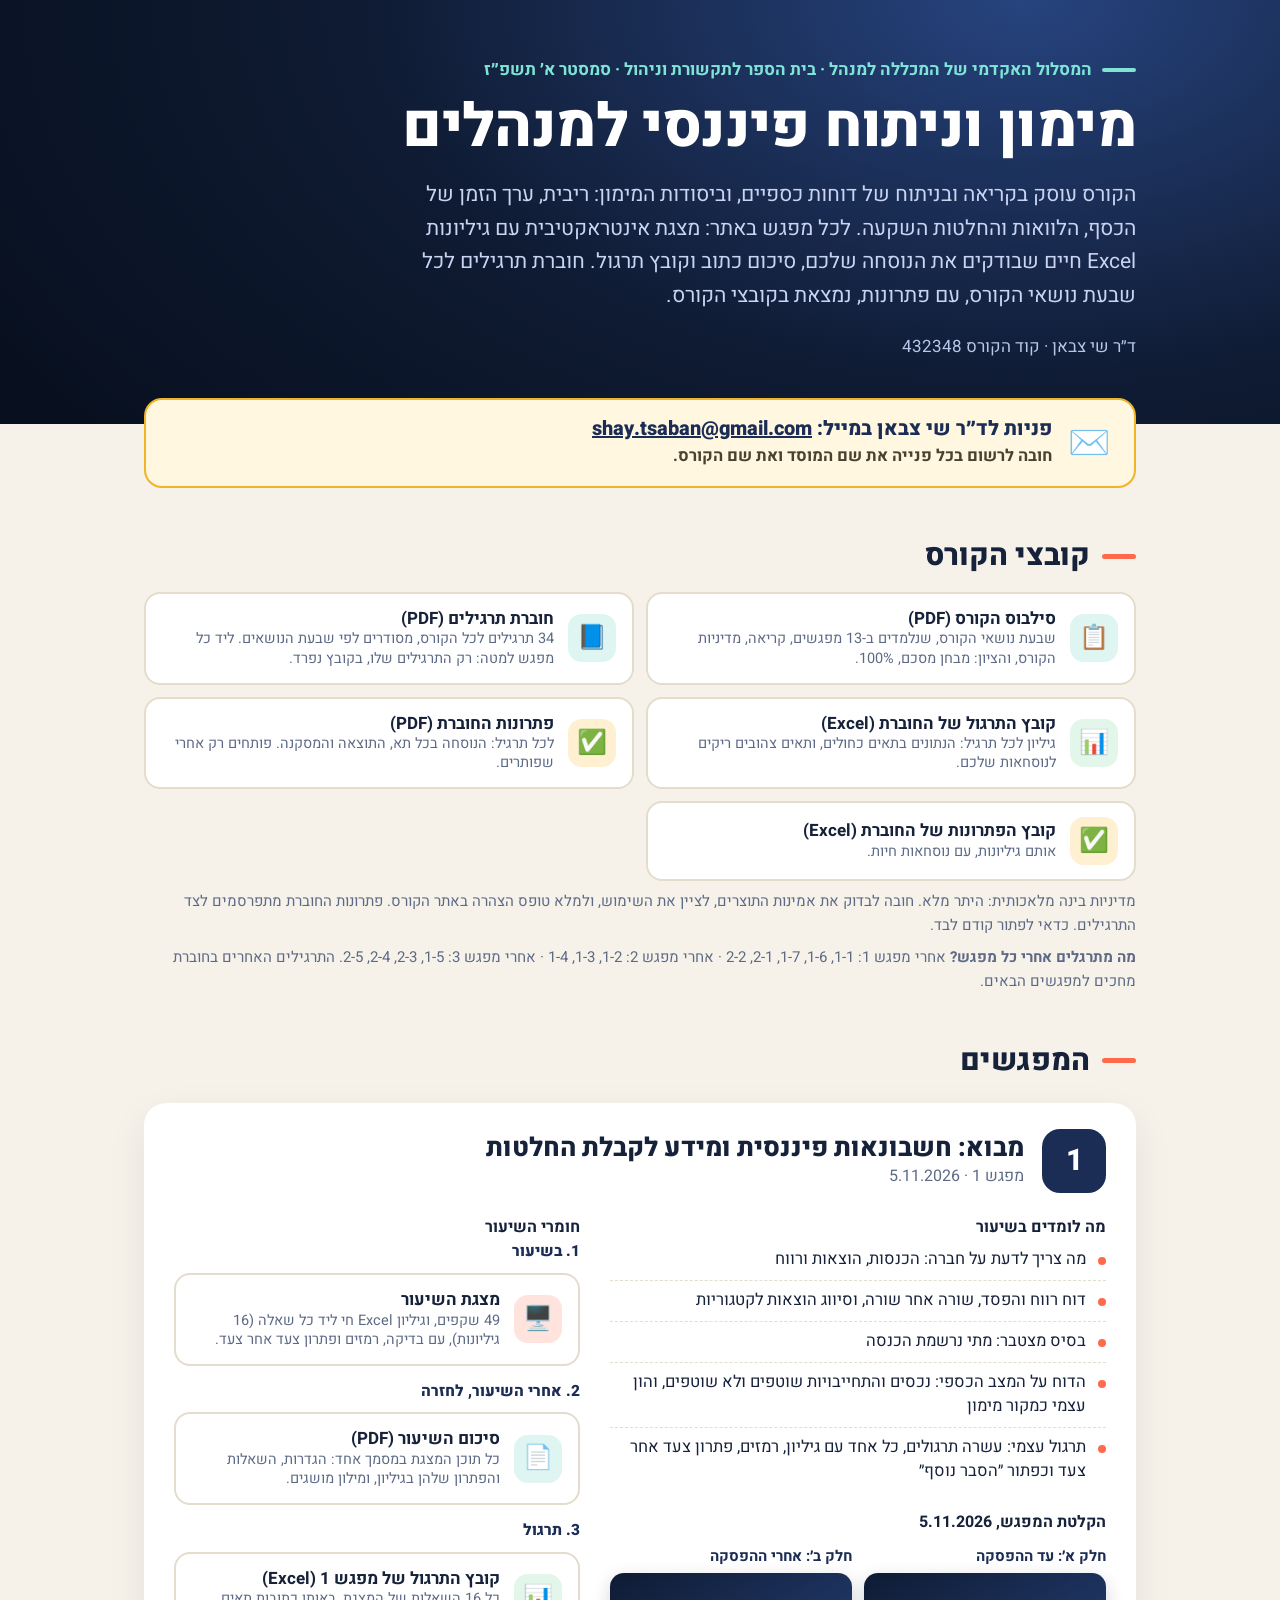
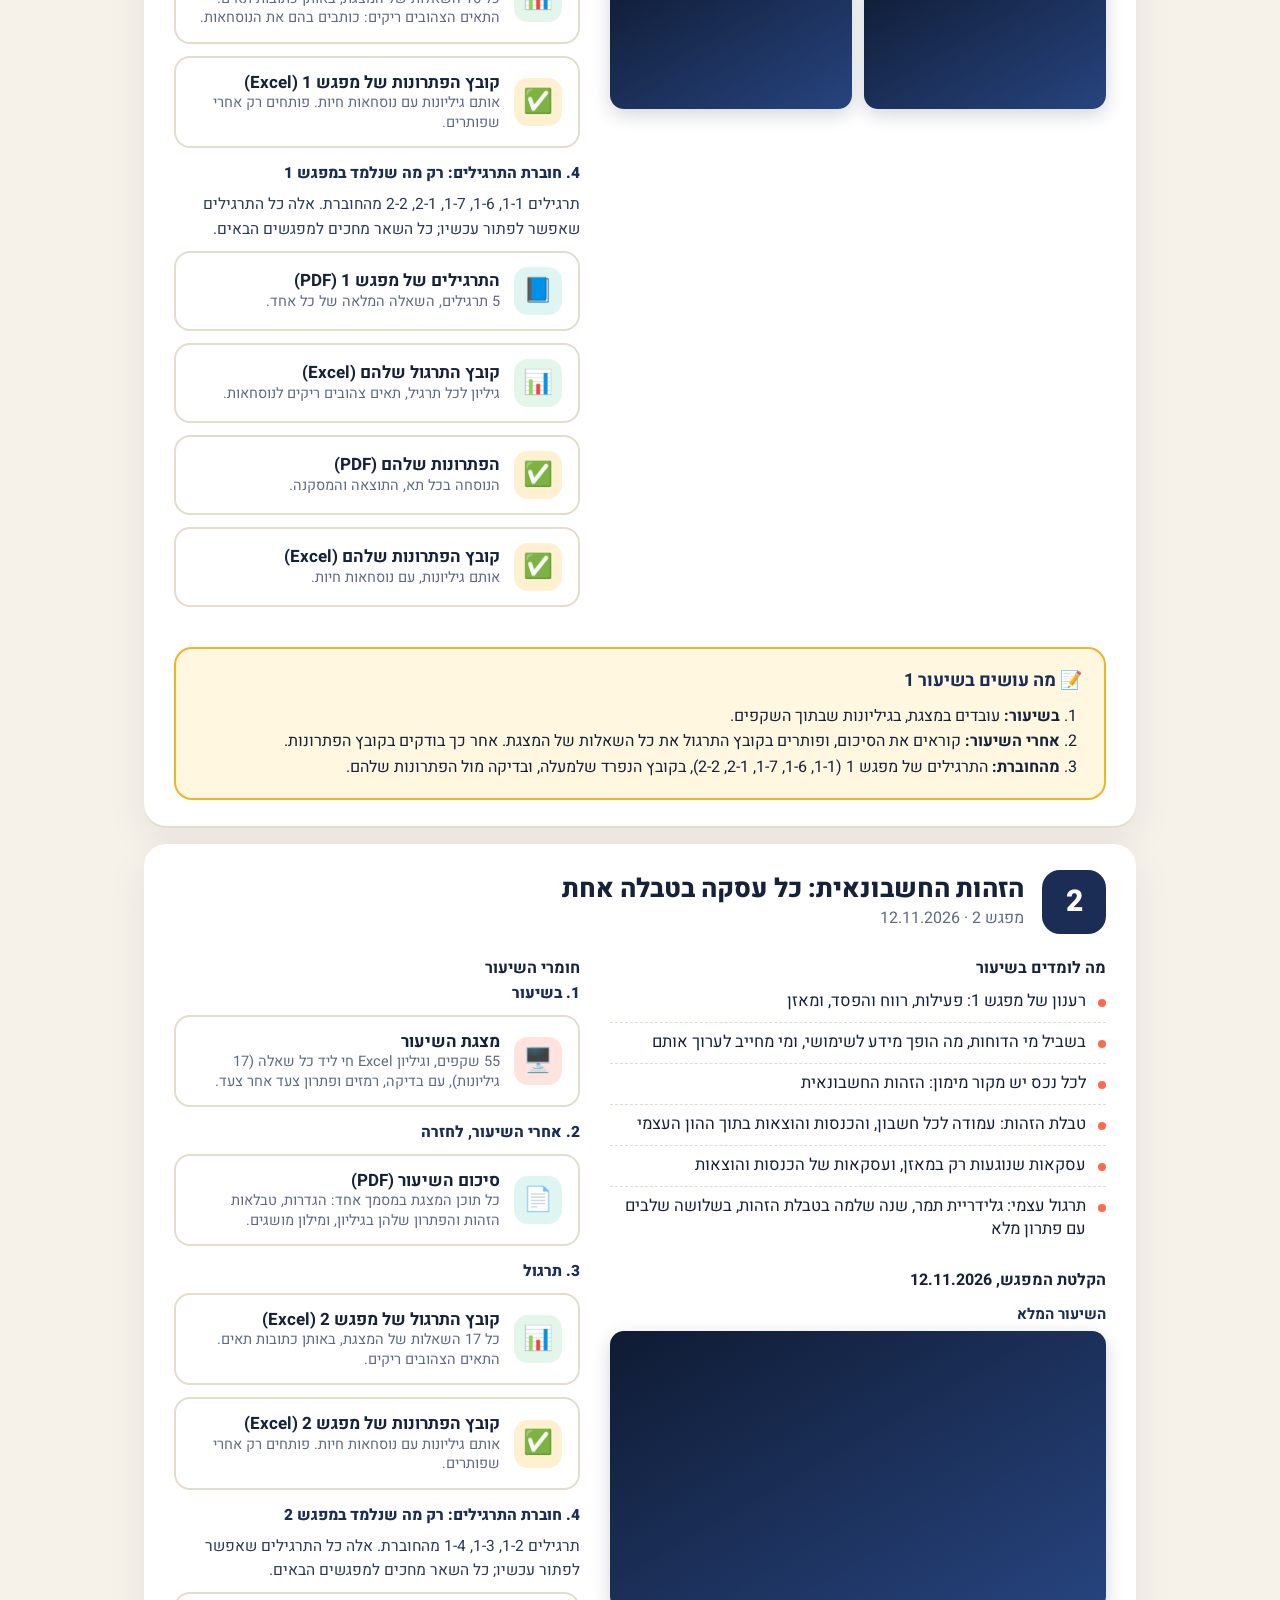
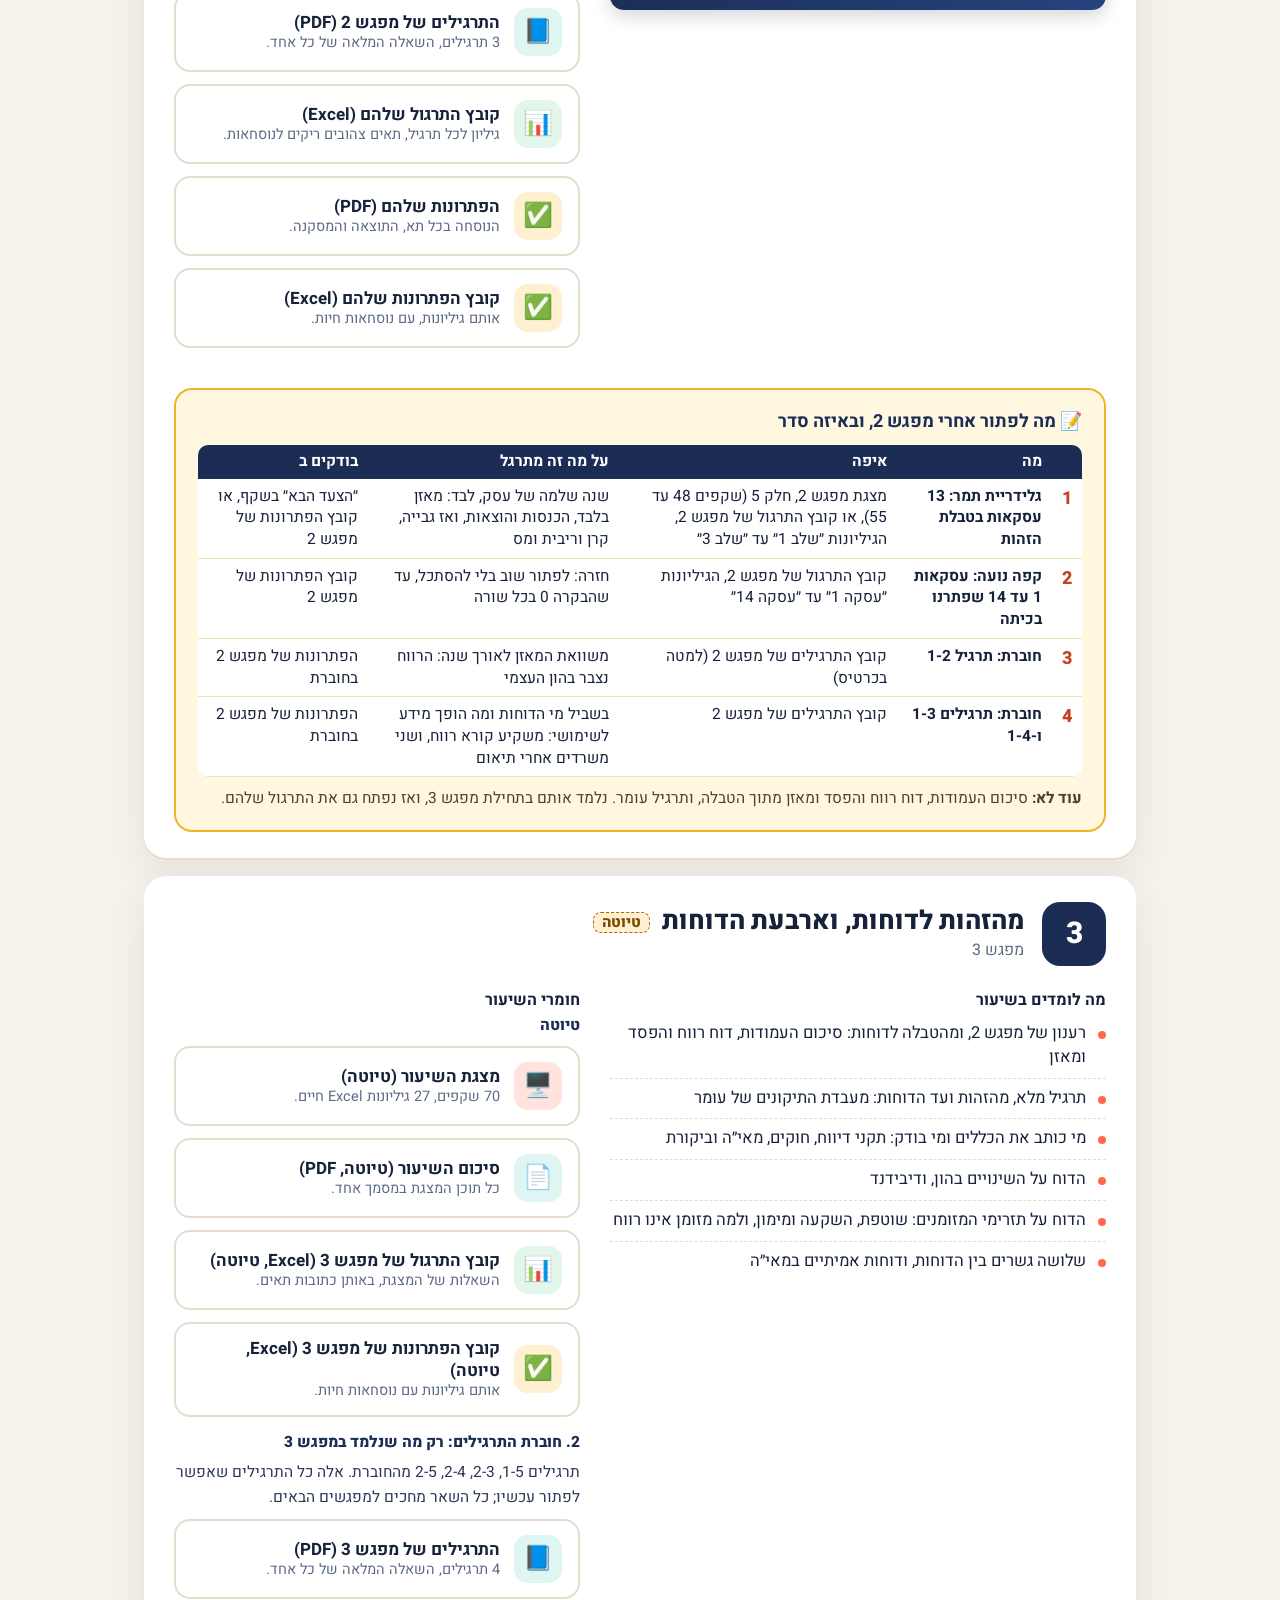
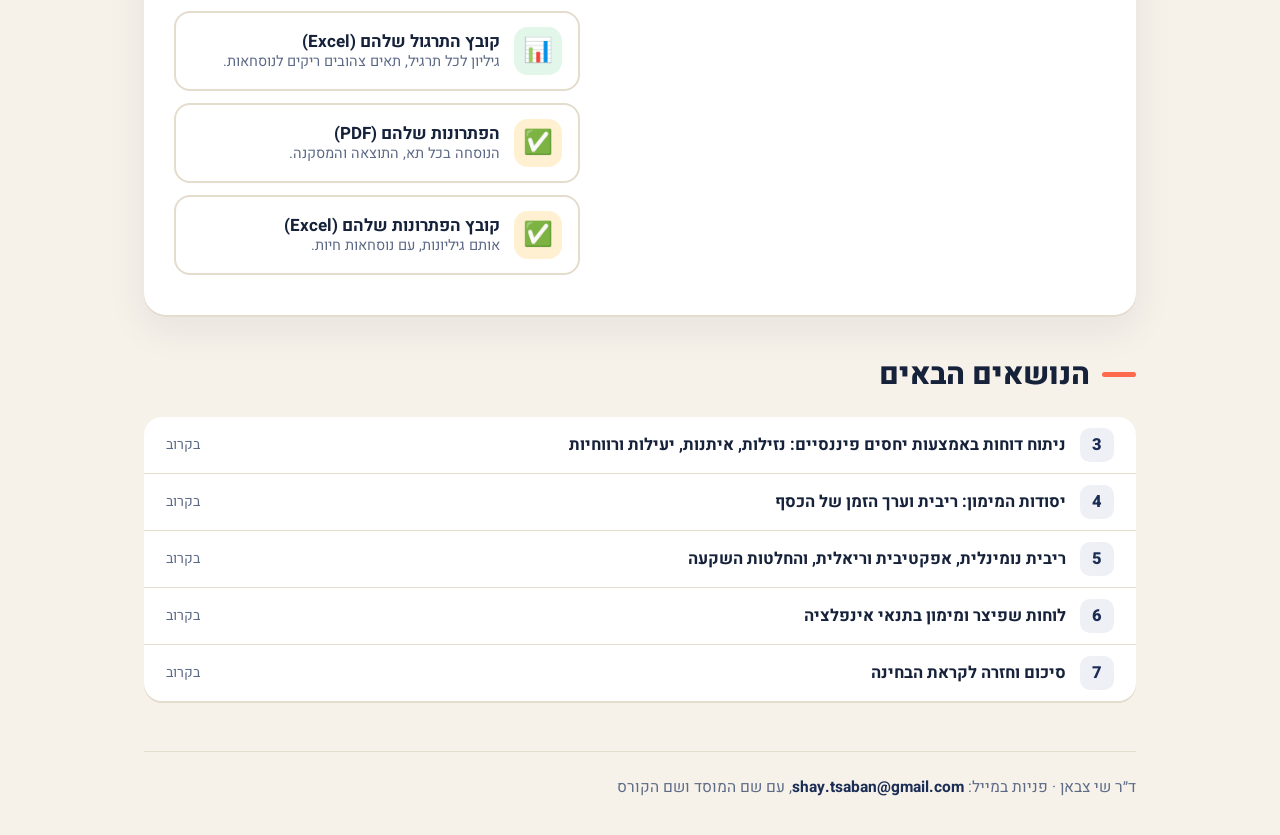
==== commit 9bb1bb19: "Hub: meeting 2 recording embedded; a compact table of what to solve after meeting 2 Co-Authored-By: " ====
--- a/index.html
+++ b/index.html
@@ -58,6 +58,12 @@
 .cgrid{display:grid;grid-template-columns:1fr 1fr;gap:12px;margin-top:12px}
 .cnote{font-size:15px;color:var(--mut);margin-top:8px}
 .bkm .bkl{font-size:15.5px;color:var(--ink2);margin:-2px 0 8px}
+.slv{width:100%;border-collapse:collapse;font-size:15.5px;line-height:1.4;background:#fff;border-radius:10px;overflow:hidden}
+.slv th{background:#1b2d55;color:#fff;text-align:right;padding:6px 10px;font-weight:700}
+.slv td{border-bottom:1px solid #f0e2b4;padding:7px 10px;vertical-align:top}
+.slv td.k{font-weight:800;color:#c4421f;font-size:18px;text-align:center;width:28px}
+.slvn{font-size:15.5px;margin-top:10px;color:#4a4130}
+@media (max-width:760px){.slv,.slv tbody,.slv tr,.slv td{display:block;width:100%}.slv tr:first-child{display:none}.slv tr{border-bottom:2px solid #f0b429;padding:6px 0}.slv td{border:0;padding:2px 8px}.slv td.k{text-align:right}}
 .grp{margin-bottom:14px}.grp h5{font-size:15.5px;font-weight:800;color:var(--navy2);margin:0 0 8px}
 @media (max-width:760px){.cgrid{grid-template-columns:1fr}}
 .contact{margin-top:14px;background:#fff7e0;border:2px solid #f0b429;border-radius:18px;padding:16px 24px;display:flex;gap:16px;align-items:center}
@@ -169,7 +175,7 @@
 <li>טבלת הזהות: עמודה לכל חשבון, והכנסות והוצאות בתוך ההון העצמי</li>
 <li>עסקאות שנוגעות רק במאזן, ועסקאות של הכנסות והוצאות</li>
 <li>תרגול עצמי: גלידריית תמר, שנה שלמה בטבלת הזהות, בשלושה שלבים עם פתרון מלא</li>
-</ul><div class="rec1" id="rec-2"><h4>הקלטת המפגש, <span class="n">12.11.2026</span></h4><div class="recbig"><div class="rb-in"><span class="rb-play">▶</span><b>הקלטת השיעור</b><span>תועלה כאן אחרי השיעור</span></div></div></div></div>
+</ul><div class="rec1" id="rec-2"><h4>הקלטת המפגש, <span class="n">12.11.2026</span></h4><div class="recrow"><div class="recone"><div class="reclab">השיעור המלא</div><div class="recbox"><iframe src="https://www.youtube-nocookie.com/embed/xTjCtHV8bIE" title="הקלטת מפגש 2, השיעור המלא" loading="lazy" allow="accelerometer; autoplay; clipboard-write; encrypted-media; gyroscope; picture-in-picture; web-share" referrerpolicy="strict-origin-when-cross-origin" allowfullscreen></iframe></div></div></div></div></div>
 <div><h4>חומרי השיעור</h4>
 <div class="grp"><h5>1. בשיעור</h5><div class="links">
 <a class="lk p" href="lectures/lecture-2/presentation.html"><span class="e">🖥️</span><span><b>מצגת השיעור</b><span class="d"><span class="n">55</span> שקפים, וגיליון Excel חי ליד כל שאלה (<span class="n">17</span> גיליונות), עם בדיקה, רמזים ופתרון צעד אחר צעד.</span></span></a>
@@ -184,11 +190,7 @@
 <div class="grp bkm"><h5>4. חוברת התרגילים: רק מה שנלמד במפגש 2</h5><p class="bkl">תרגילים <span class="n">1-2</span>, <span class="n">1-3</span>, <span class="n">1-4</span> מהחוברת. אלה כל התרגילים שאפשר לפתור עכשיו; כל השאר מחכים למפגשים הבאים.</p><div class="links"><a class="lk s" href="materials/booklet-m2.pdf" target="_blank" rel="noopener"><span class="e">📘</span><span><b>התרגילים של מפגש 2 (PDF)</b><span class="d"><span class="n">3</span> תרגילים, השאלה המלאה של כל אחד.</span></span></a><a class="lk x" href="materials/booklet-m2-practice.xlsx" download><span class="e">📊</span><span><b>קובץ התרגול שלהם (Excel)</b><span class="d">גיליון לכל תרגיל, תאים צהובים ריקים לנוסחאות.</span></span></a><a class="lk r" href="materials/booklet-m2-solutions.pdf" target="_blank" rel="noopener"><span class="e">✅</span><span><b>הפתרונות שלהם (PDF)</b><span class="d">הנוסחה בכל תא, התוצאה והמסקנה.</span></span></a><a class="lk r" href="materials/booklet-m2-solutions.xlsx" download><span class="e">✅</span><span><b>קובץ הפתרונות שלהם (Excel)</b><span class="d">אותם גיליונות, עם נוסחאות חיות.</span></span></a></div></div>
 </div>
 </div>
-<div class="todo"><h4>📝 מה עושים בשיעור <span class="n">2</span></h4><ol>
-<li><b>בשיעור:</b> רושמים כל עסקה בטבלת הזהות שבתוך השקף. הגענו עד סוף חלק 4, שקף 47.</li>
-<li><b>אחרי השיעור:</b> קוראים את הסיכום, ופותרים לבד את התרגיל של גלידריית תמר (חלק 5 במצגת, ובקובץ התרגול). אחר כך בודקים בקובץ הפתרונות.</li>
-<li><b>מהחוברת:</b> התרגילים של מפגש 2 (<span class="n">1-2</span>, <span class="n">1-3</span>, <span class="n">1-4</span>), בקובץ הנפרד שלמעלה. מהטבלה לדוחות ממשיכים במפגש 3.</li>
-</ol></div>
+<div class="todo solve"><h4>📝 מה לפתור אחרי מפגש 2, ובאיזה סדר</h4><table class="slv"><tr><th></th><th>מה</th><th>איפה</th><th>על מה זה מתרגל</th><th>בודקים ב</th></tr><tr><td class="k"><span class="n">1</span></td><td><b>גלידריית תמר: 13 עסקאות בטבלת הזהות</b></td><td>מצגת מפגש 2, חלק 5 (שקפים 48 עד 55), או קובץ התרגול של מפגש 2, הגיליונות ״שלב 1״ עד ״שלב 3״</td><td>שנה שלמה של עסק, לבד: מאזן בלבד, הכנסות והוצאות, ואז גבייה, קרן וריבית ומס</td><td>״הצעד הבא״ בשקף, או קובץ הפתרונות של מפגש 2</td></tr><tr><td class="k"><span class="n">2</span></td><td><b>קפה נועה: עסקאות 1 עד 14 שפתרנו בכיתה</b></td><td>קובץ התרגול של מפגש 2, הגיליונות ״עסקה 1״ עד ״עסקה 14״</td><td>חזרה: לפתור שוב בלי להסתכל, עד שהבקרה 0 בכל שורה</td><td>קובץ הפתרונות של מפגש 2</td></tr><tr><td class="k"><span class="n">3</span></td><td><b>חוברת: תרגיל 1-2</b></td><td>קובץ התרגילים של מפגש 2 (למטה בכרטיס)</td><td>משוואת המאזן לאורך שנה: הרווח נצבר בהון העצמי</td><td>הפתרונות של מפגש 2 בחוברת</td></tr><tr><td class="k"><span class="n">4</span></td><td><b>חוברת: תרגילים 1-3 ו-1-4</b></td><td>קובץ התרגילים של מפגש 2</td><td>בשביל מי הדוחות ומה הופך מידע לשימושי: משקיע קורא רווח, ושני משרדים אחרי תיאום</td><td>הפתרונות של מפגש 2 בחוברת</td></tr></table><p class="slvn"><b>עוד לא:</b> סיכום העמודות, דוח רווח והפסד ומאזן מתוך הטבלה, ותרגיל עומר. נלמד אותם בתחילת מפגש 3, ואז נפתח גם את התרגול שלהם.</p></div>
 </article>
 <article class="lec" id="lesson-3">
 <div class="lec-head"><div class="lec-n">3</div><div><h3>מהזהות לדוחות, וארבעת הדוחות <span class="draft">טיוטה</span></h3><div class="sub">מפגש <span class="n">3</span></div></div></div>
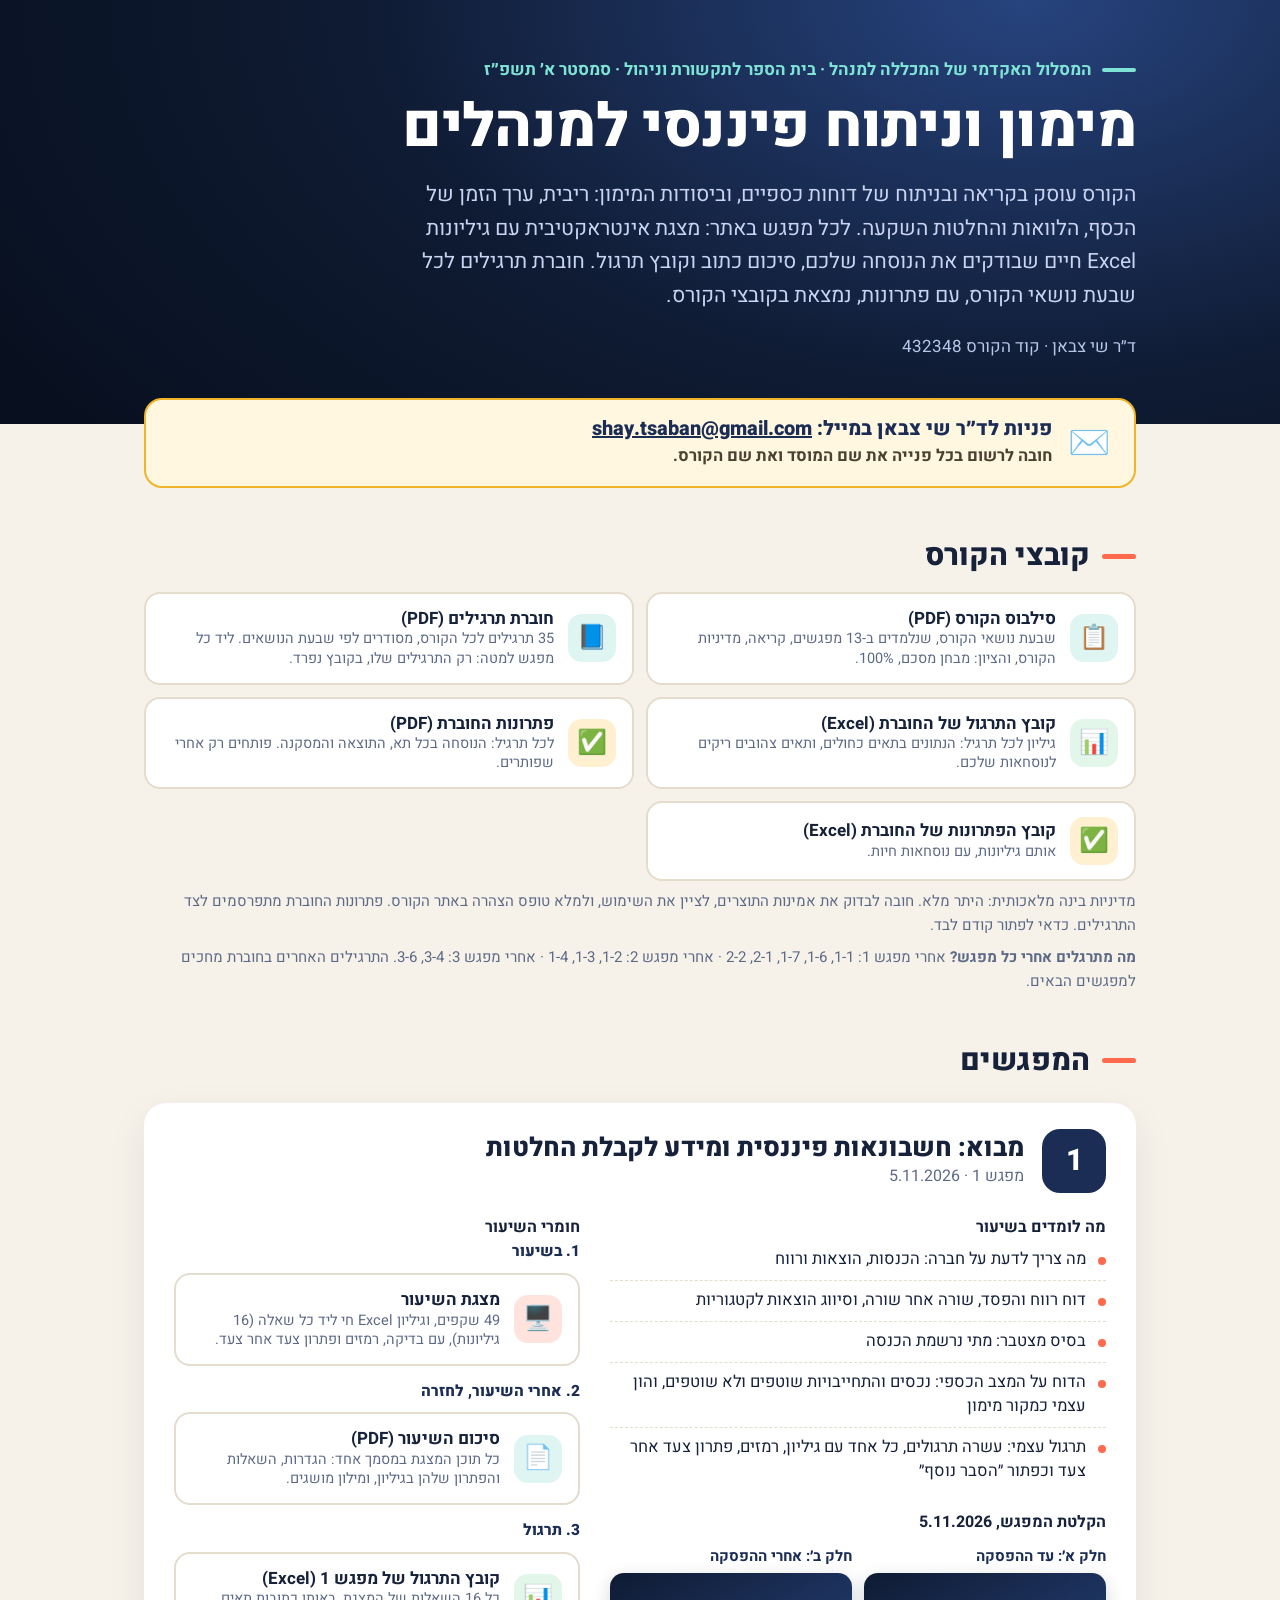
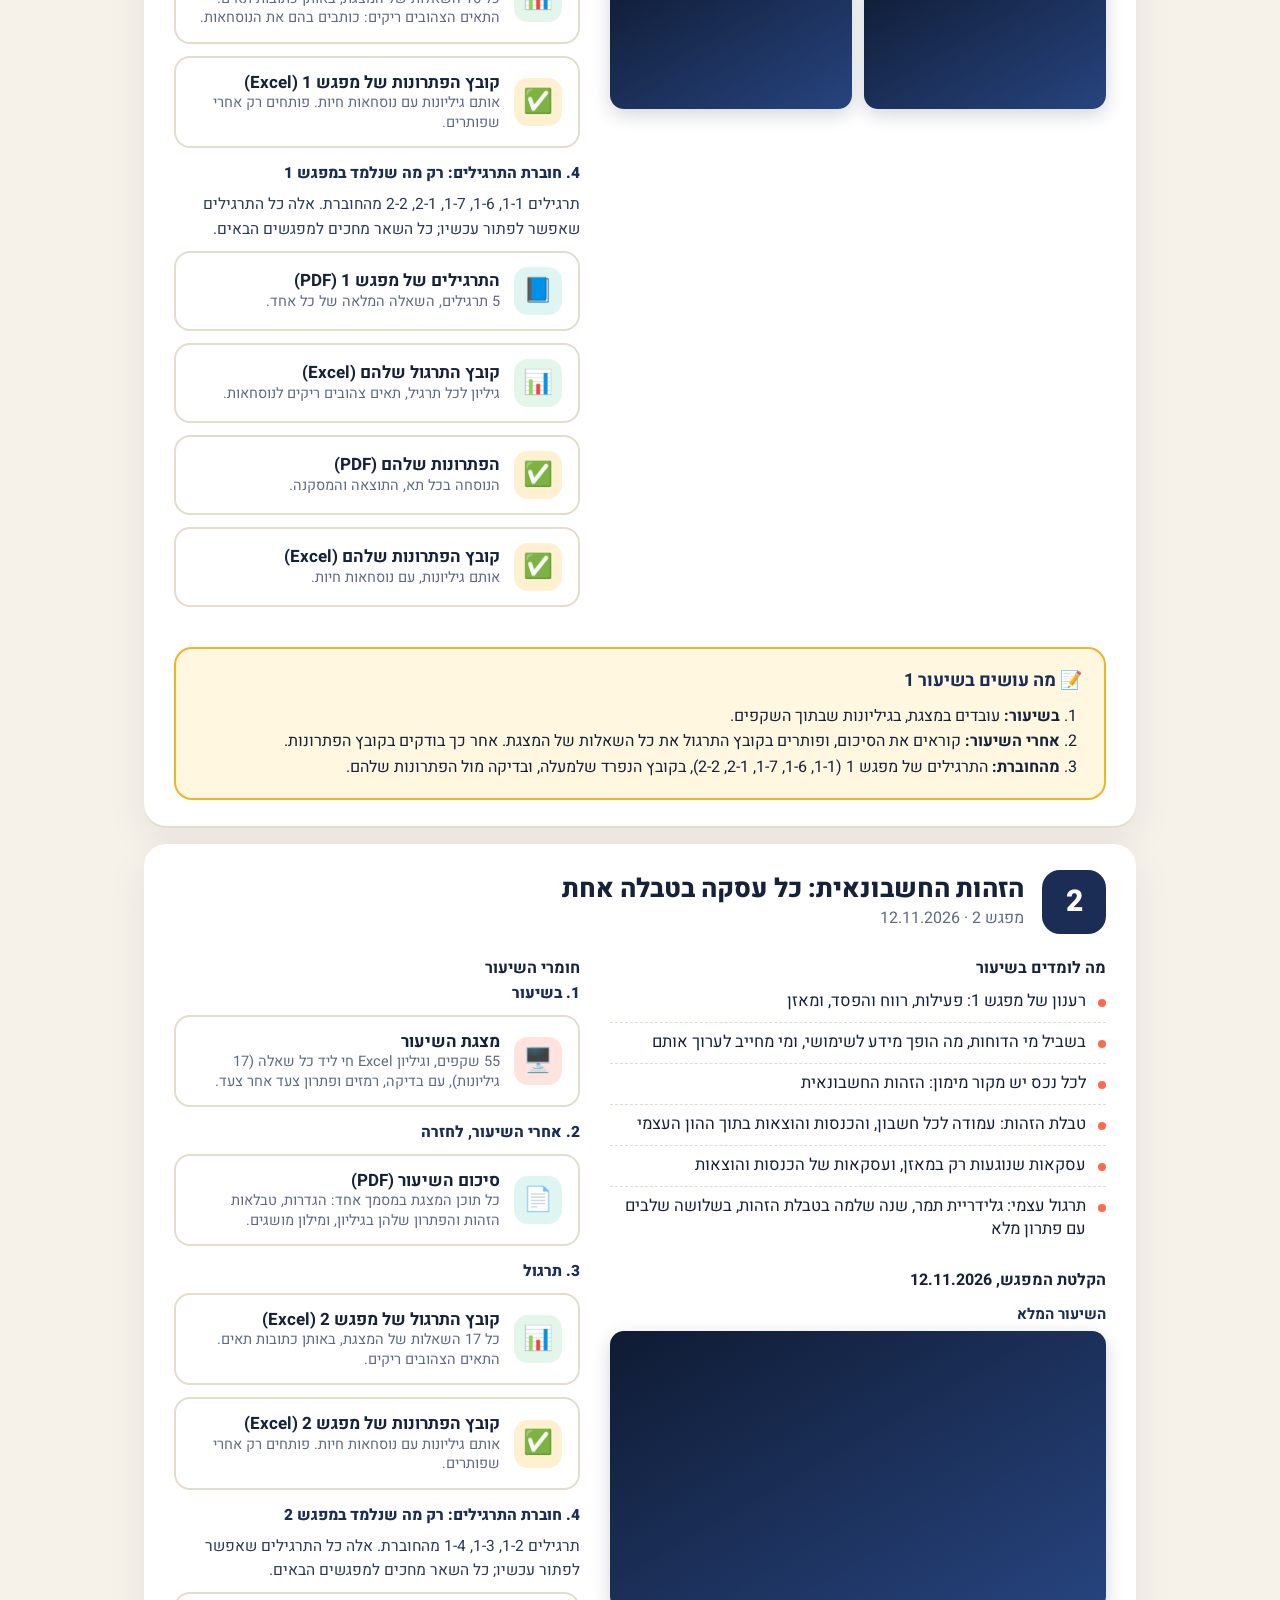
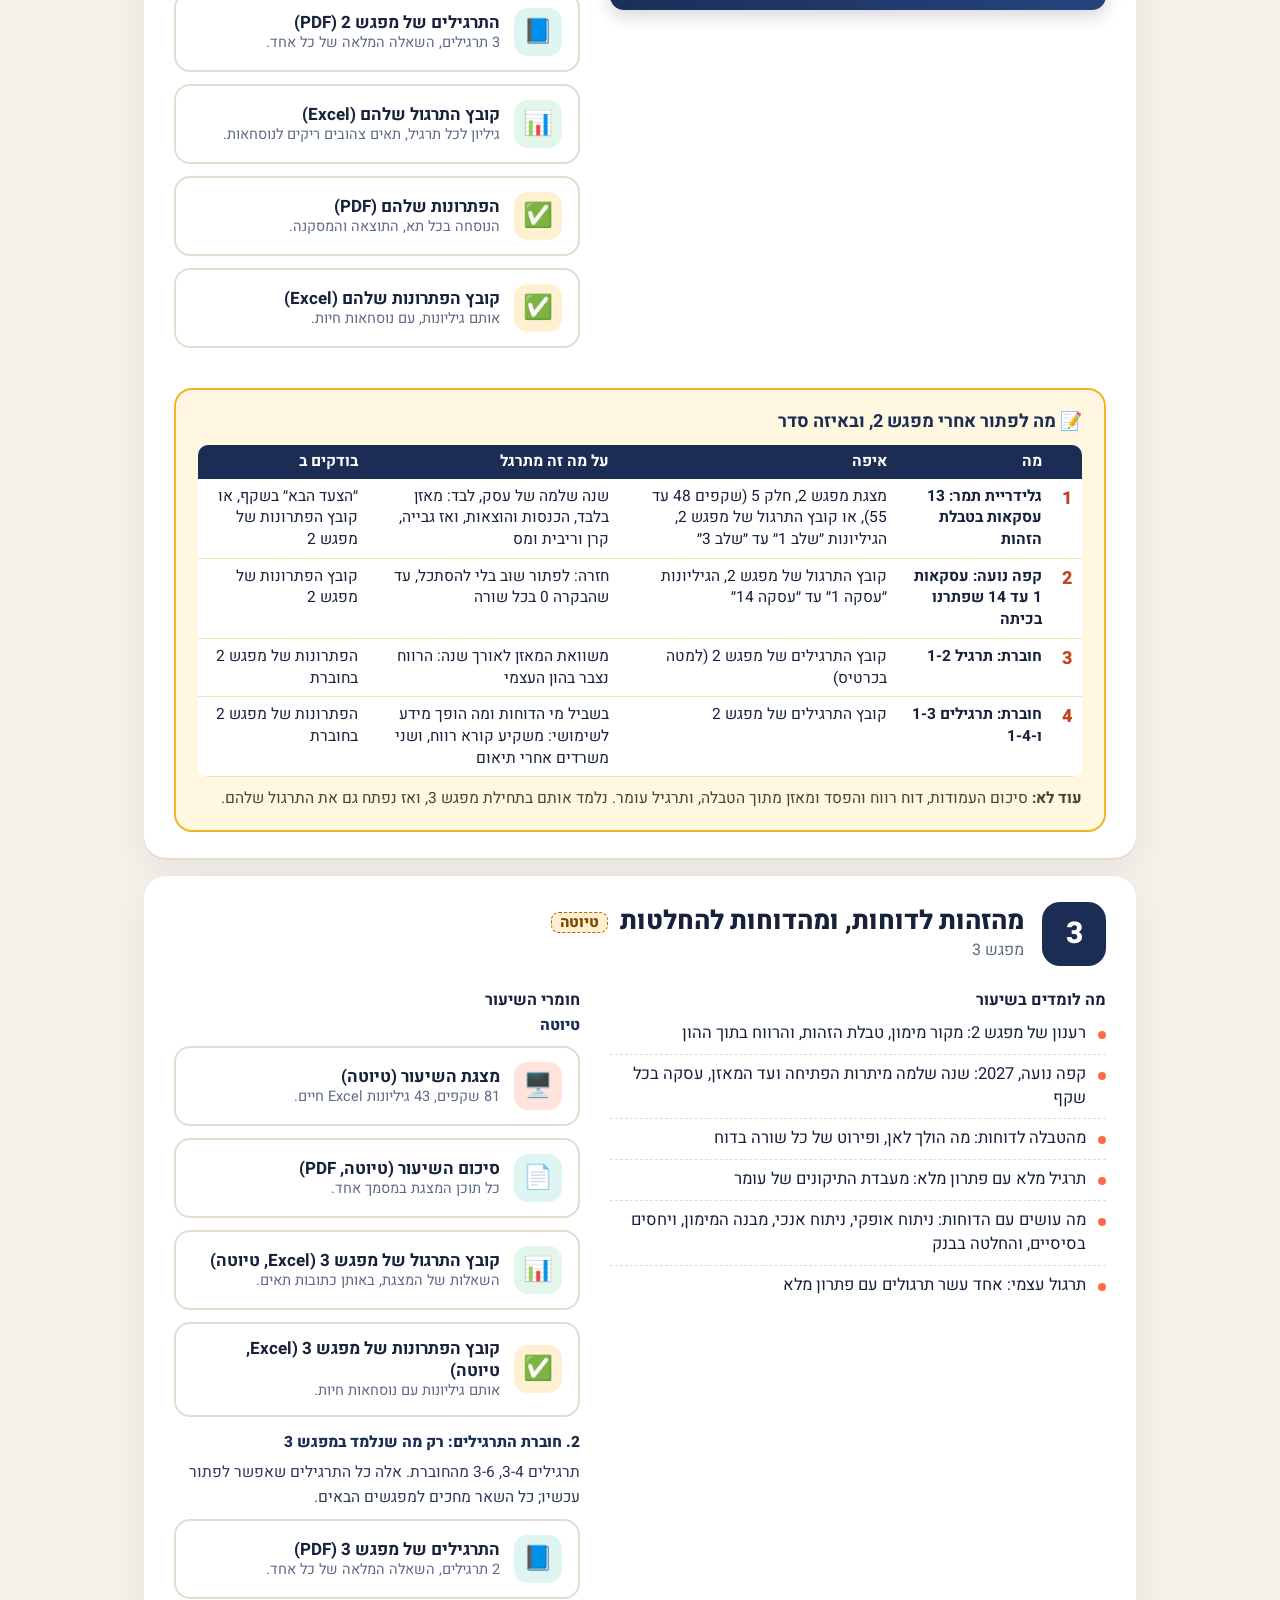
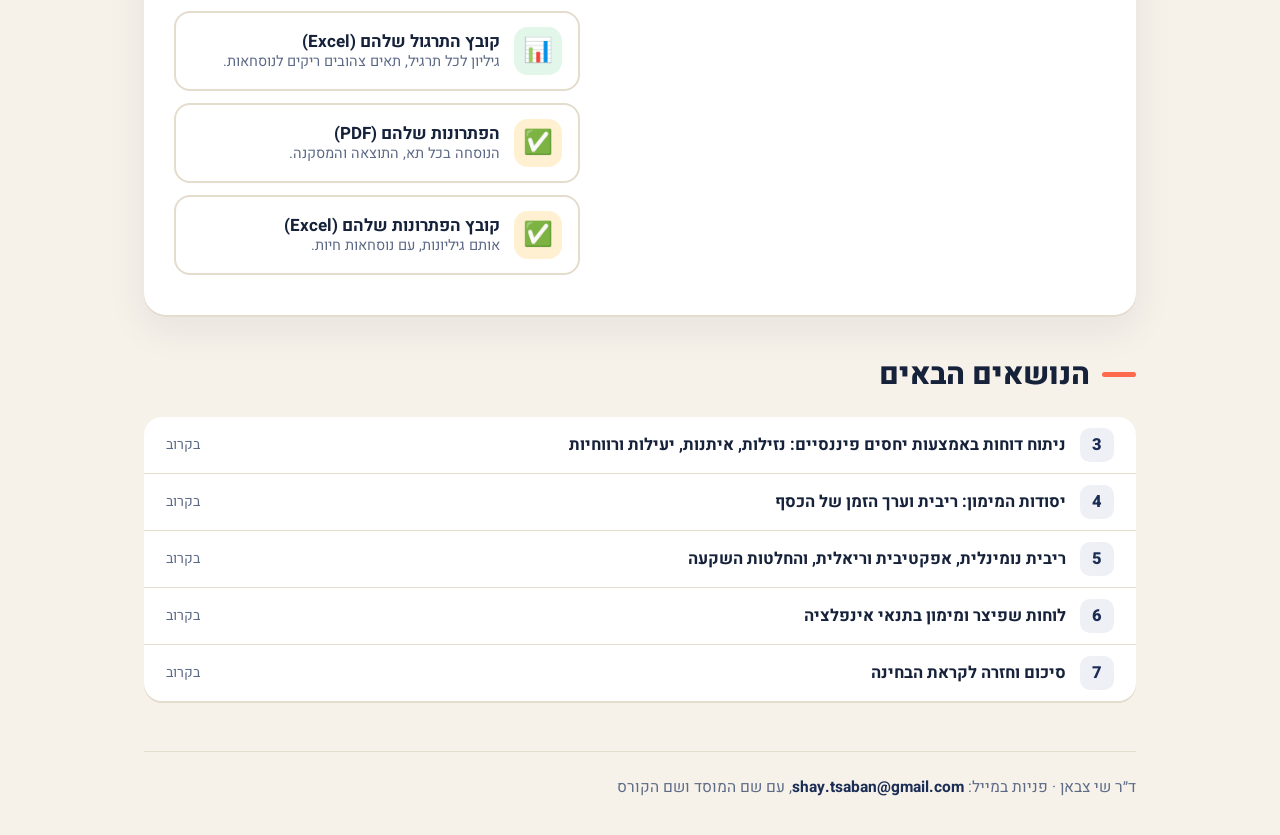
==== commit 6046df45: "Meeting 3 draft rebuilt: Noa 2027 one transaction per slide, statements with a column map, fly-in an" ====
--- a/index.html
+++ b/index.html
@@ -125,13 +125,13 @@
 <h2 class="sec">קובצי הקורס</h2>
 <div class="cgrid">
 <a class="lk s" href="materials/syllabus.pdf" target="_blank" rel="noopener"><span class="e">📋</span><span><b>סילבוס הקורס (PDF)</b><span class="d">שבעת נושאי הקורס, שנלמדים ב-13 מפגשים, קריאה, מדיניות הקורס, והציון: מבחן מסכם, <span class="n">100%</span>.</span></span></a>
-<a class="lk s" href="materials/booklet.pdf" target="_blank" rel="noopener"><span class="e">📘</span><span><b>חוברת תרגילים (PDF)</b><span class="d"><span class="n">34</span> תרגילים לכל הקורס, מסודרים לפי שבעת הנושאים. ליד כל מפגש למטה: רק התרגילים שלו, בקובץ נפרד.</span></span></a>
+<a class="lk s" href="materials/booklet.pdf" target="_blank" rel="noopener"><span class="e">📘</span><span><b>חוברת תרגילים (PDF)</b><span class="d"><span class="n">35</span> תרגילים לכל הקורס, מסודרים לפי שבעת הנושאים. ליד כל מפגש למטה: רק התרגילים שלו, בקובץ נפרד.</span></span></a>
 <a class="lk x" href="materials/booklet-practice.xlsx" download><span class="e">📊</span><span><b>קובץ התרגול של החוברת (Excel)</b><span class="d">גיליון לכל תרגיל: הנתונים בתאים כחולים, ותאים צהובים ריקים לנוסחאות שלכם.</span></span></a>
 <a class="lk r" href="materials/booklet-solutions.pdf" target="_blank" rel="noopener"><span class="e">✅</span><span><b>פתרונות החוברת (PDF)</b><span class="d">לכל תרגיל: הנוסחה בכל תא, התוצאה והמסקנה. פותחים רק אחרי שפותרים.</span></span></a>
 <a class="lk r" href="materials/booklet-solutions.xlsx" download><span class="e">✅</span><span><b>קובץ הפתרונות של החוברת (Excel)</b><span class="d">אותם גיליונות, עם נוסחאות חיות.</span></span></a>
 </div>
 <p class="cnote">מדיניות בינה מלאכותית: היתר מלא. חובה לבדוק את אמינות התוצרים, לציין את השימוש, ולמלא טופס הצהרה באתר הקורס. פתרונות החוברת מתפרסמים לצד התרגילים. כדאי לפתור קודם לבד.</p>
-<p class="cnote"><b>מה מתרגלים אחרי כל מפגש?</b> אחרי מפגש <span class="n">1</span>: <span class="n">1-1</span>, <span class="n">1-6</span>, <span class="n">1-7</span>, <span class="n">2-1</span>, <span class="n">2-2</span> · אחרי מפגש <span class="n">2</span>: <span class="n">1-2</span>, <span class="n">1-3</span>, <span class="n">1-4</span> · אחרי מפגש <span class="n">3</span>: <span class="n">1-5</span>, <span class="n">2-3</span>, <span class="n">2-4</span>, <span class="n">2-5</span>. התרגילים האחרים בחוברת מחכים למפגשים הבאים.</p>
+<p class="cnote"><b>מה מתרגלים אחרי כל מפגש?</b> אחרי מפגש <span class="n">1</span>: <span class="n">1-1</span>, <span class="n">1-6</span>, <span class="n">1-7</span>, <span class="n">2-1</span>, <span class="n">2-2</span> · אחרי מפגש <span class="n">2</span>: <span class="n">1-2</span>, <span class="n">1-3</span>, <span class="n">1-4</span> · אחרי מפגש <span class="n">3</span>: <span class="n">3-4</span>, <span class="n">3-6</span>. התרגילים האחרים בחוברת מחכים למפגשים הבאים.</p>
 </section>
 <section class="block">
 <h2 class="sec">המפגשים</h2>
@@ -193,24 +193,24 @@
 <div class="todo solve"><h4>📝 מה לפתור אחרי מפגש 2, ובאיזה סדר</h4><table class="slv"><tr><th></th><th>מה</th><th>איפה</th><th>על מה זה מתרגל</th><th>בודקים ב</th></tr><tr><td class="k"><span class="n">1</span></td><td><b>גלידריית תמר: 13 עסקאות בטבלת הזהות</b></td><td>מצגת מפגש 2, חלק 5 (שקפים 48 עד 55), או קובץ התרגול של מפגש 2, הגיליונות ״שלב 1״ עד ״שלב 3״</td><td>שנה שלמה של עסק, לבד: מאזן בלבד, הכנסות והוצאות, ואז גבייה, קרן וריבית ומס</td><td>״הצעד הבא״ בשקף, או קובץ הפתרונות של מפגש 2</td></tr><tr><td class="k"><span class="n">2</span></td><td><b>קפה נועה: עסקאות 1 עד 14 שפתרנו בכיתה</b></td><td>קובץ התרגול של מפגש 2, הגיליונות ״עסקה 1״ עד ״עסקה 14״</td><td>חזרה: לפתור שוב בלי להסתכל, עד שהבקרה 0 בכל שורה</td><td>קובץ הפתרונות של מפגש 2</td></tr><tr><td class="k"><span class="n">3</span></td><td><b>חוברת: תרגיל 1-2</b></td><td>קובץ התרגילים של מפגש 2 (למטה בכרטיס)</td><td>משוואת המאזן לאורך שנה: הרווח נצבר בהון העצמי</td><td>הפתרונות של מפגש 2 בחוברת</td></tr><tr><td class="k"><span class="n">4</span></td><td><b>חוברת: תרגילים 1-3 ו-1-4</b></td><td>קובץ התרגילים של מפגש 2</td><td>בשביל מי הדוחות ומה הופך מידע לשימושי: משקיע קורא רווח, ושני משרדים אחרי תיאום</td><td>הפתרונות של מפגש 2 בחוברת</td></tr></table><p class="slvn"><b>עוד לא:</b> סיכום העמודות, דוח רווח והפסד ומאזן מתוך הטבלה, ותרגיל עומר. נלמד אותם בתחילת מפגש 3, ואז נפתח גם את התרגול שלהם.</p></div>
 </article>
 <article class="lec" id="lesson-3">
-<div class="lec-head"><div class="lec-n">3</div><div><h3>מהזהות לדוחות, וארבעת הדוחות <span class="draft">טיוטה</span></h3><div class="sub">מפגש <span class="n">3</span></div></div></div>
+<div class="lec-head"><div class="lec-n">3</div><div><h3>מהזהות לדוחות, ומהדוחות להחלטות <span class="draft">טיוטה</span></h3><div class="sub">מפגש <span class="n">3</span></div></div></div>
 <div class="lec-body">
 <div><h4>מה לומדים בשיעור</h4><ul class="learn">
-<li>רענון של מפגש 2, ומהטבלה לדוחות: סיכום העמודות, דוח רווח והפסד ומאזן</li>
-<li>תרגיל מלא, מהזהות ועד הדוחות: מעבדת התיקונים של עומר</li>
-<li>מי כותב את הכללים ומי בודק: תקני דיווח, חוקים, מאי״ה וביקורת</li>
-<li>הדוח על השינויים בהון, ודיבידנד</li>
-<li>הדוח על תזרימי המזומנים: שוטפת, השקעה ומימון, ולמה מזומן אינו רווח</li>
-<li>שלושה גשרים בין הדוחות, ודוחות אמיתיים במאי״ה</li>
+<li>רענון של מפגש 2: מקור מימון, טבלת הזהות, והרווח בתוך ההון</li>
+<li>קפה נועה, 2027: שנה שלמה מיתרות הפתיחה ועד המאזן, עסקה בכל שקף</li>
+<li>מהטבלה לדוחות: מה הולך לאן, ופירוט של כל שורה בדוח</li>
+<li>תרגיל מלא עם פתרון מלא: מעבדת התיקונים של עומר</li>
+<li>מה עושים עם הדוחות: ניתוח אופקי, ניתוח אנכי, מבנה המימון, ויחסים בסיסיים, והחלטה בבנק</li>
+<li>תרגול עצמי: אחד עשר תרגולים עם פתרון מלא</li>
 </ul></div>
 <div><h4>חומרי השיעור</h4>
 <div class="grp"><h5>טיוטה</h5><div class="links">
-<a class="lk p" href="lectures/lecture-3/presentation.html"><span class="e">🖥️</span><span><b>מצגת השיעור (טיוטה)</b><span class="d"><span class="n">70</span> שקפים, <span class="n">27</span> גיליונות Excel חיים.</span></span></a>
+<a class="lk p" href="lectures/lecture-3/presentation.html"><span class="e">🖥️</span><span><b>מצגת השיעור (טיוטה)</b><span class="d"><span class="n">81</span> שקפים, <span class="n">43</span> גיליונות Excel חיים.</span></span></a>
 <a class="lk s" href="lectures/lecture-3/summary.pdf"><span class="e">📄</span><span><b>סיכום השיעור (טיוטה, PDF)</b><span class="d">כל תוכן המצגת במסמך אחד.</span></span></a>
 <a class="lk x" href="materials/practice-3.xlsx" download><span class="e">📊</span><span><b>קובץ התרגול של מפגש 3 (Excel, טיוטה)</b><span class="d">השאלות של המצגת, באותן כתובות תאים.</span></span></a>
 <a class="lk r" href="materials/practice-3-solutions.xlsx" download><span class="e">✅</span><span><b>קובץ הפתרונות של מפגש 3 (Excel, טיוטה)</b><span class="d">אותם גיליונות עם נוסחאות חיות.</span></span></a>
 </div></div>
-<div class="grp bkm"><h5>2. חוברת התרגילים: רק מה שנלמד במפגש 3</h5><p class="bkl">תרגילים <span class="n">1-5</span>, <span class="n">2-3</span>, <span class="n">2-4</span>, <span class="n">2-5</span> מהחוברת. אלה כל התרגילים שאפשר לפתור עכשיו; כל השאר מחכים למפגשים הבאים.</p><div class="links"><a class="lk s" href="materials/booklet-m3.pdf" target="_blank" rel="noopener"><span class="e">📘</span><span><b>התרגילים של מפגש 3 (PDF)</b><span class="d"><span class="n">4</span> תרגילים, השאלה המלאה של כל אחד.</span></span></a><a class="lk x" href="materials/booklet-m3-practice.xlsx" download><span class="e">📊</span><span><b>קובץ התרגול שלהם (Excel)</b><span class="d">גיליון לכל תרגיל, תאים צהובים ריקים לנוסחאות.</span></span></a><a class="lk r" href="materials/booklet-m3-solutions.pdf" target="_blank" rel="noopener"><span class="e">✅</span><span><b>הפתרונות שלהם (PDF)</b><span class="d">הנוסחה בכל תא, התוצאה והמסקנה.</span></span></a><a class="lk r" href="materials/booklet-m3-solutions.xlsx" download><span class="e">✅</span><span><b>קובץ הפתרונות שלהם (Excel)</b><span class="d">אותם גיליונות, עם נוסחאות חיות.</span></span></a></div></div>
+<div class="grp bkm"><h5>2. חוברת התרגילים: רק מה שנלמד במפגש 3</h5><p class="bkl">תרגילים <span class="n">3-4</span>, <span class="n">3-6</span> מהחוברת. אלה כל התרגילים שאפשר לפתור עכשיו; כל השאר מחכים למפגשים הבאים.</p><div class="links"><a class="lk s" href="materials/booklet-m3.pdf" target="_blank" rel="noopener"><span class="e">📘</span><span><b>התרגילים של מפגש 3 (PDF)</b><span class="d"><span class="n">2</span> תרגילים, השאלה המלאה של כל אחד.</span></span></a><a class="lk x" href="materials/booklet-m3-practice.xlsx" download><span class="e">📊</span><span><b>קובץ התרגול שלהם (Excel)</b><span class="d">גיליון לכל תרגיל, תאים צהובים ריקים לנוסחאות.</span></span></a><a class="lk r" href="materials/booklet-m3-solutions.pdf" target="_blank" rel="noopener"><span class="e">✅</span><span><b>הפתרונות שלהם (PDF)</b><span class="d">הנוסחה בכל תא, התוצאה והמסקנה.</span></span></a><a class="lk r" href="materials/booklet-m3-solutions.xlsx" download><span class="e">✅</span><span><b>קובץ הפתרונות שלהם (Excel)</b><span class="d">אותם גיליונות, עם נוסחאות חיות.</span></span></a></div></div>
 </div>
 </div>
 </article>
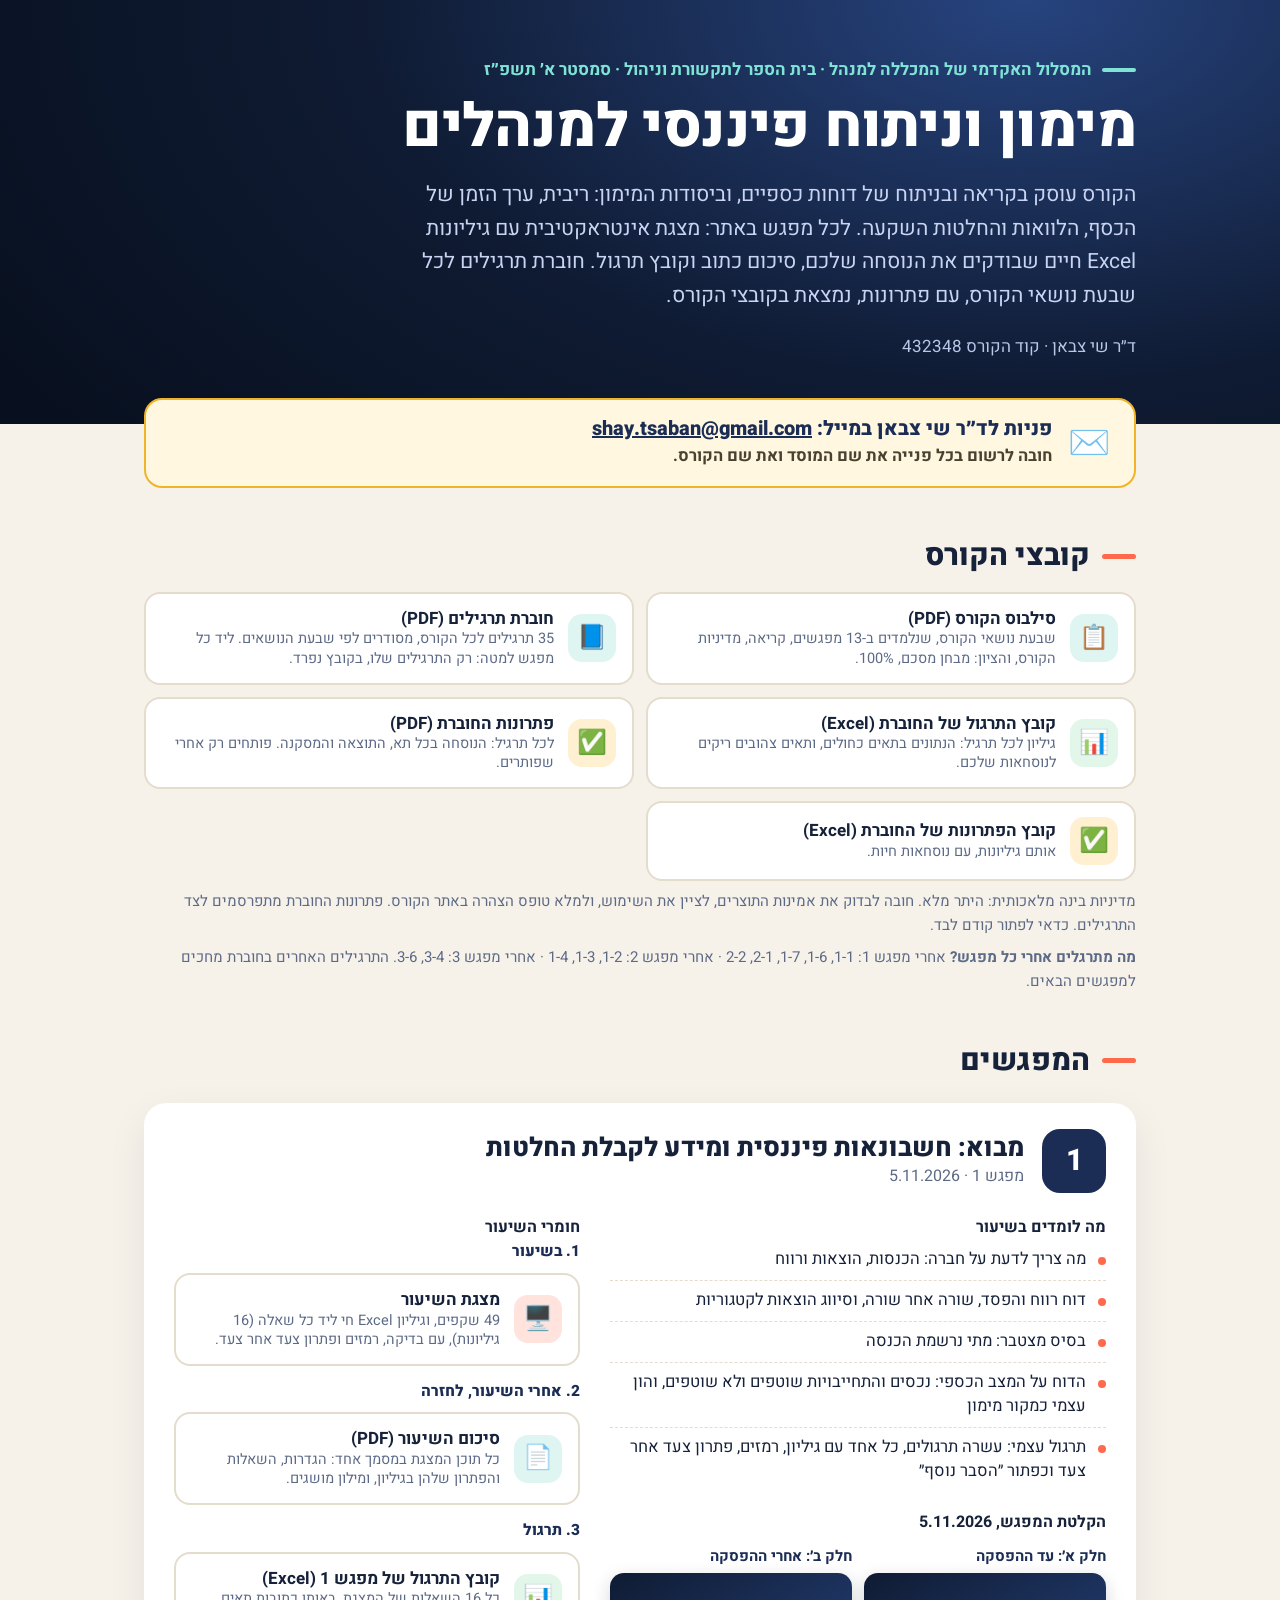
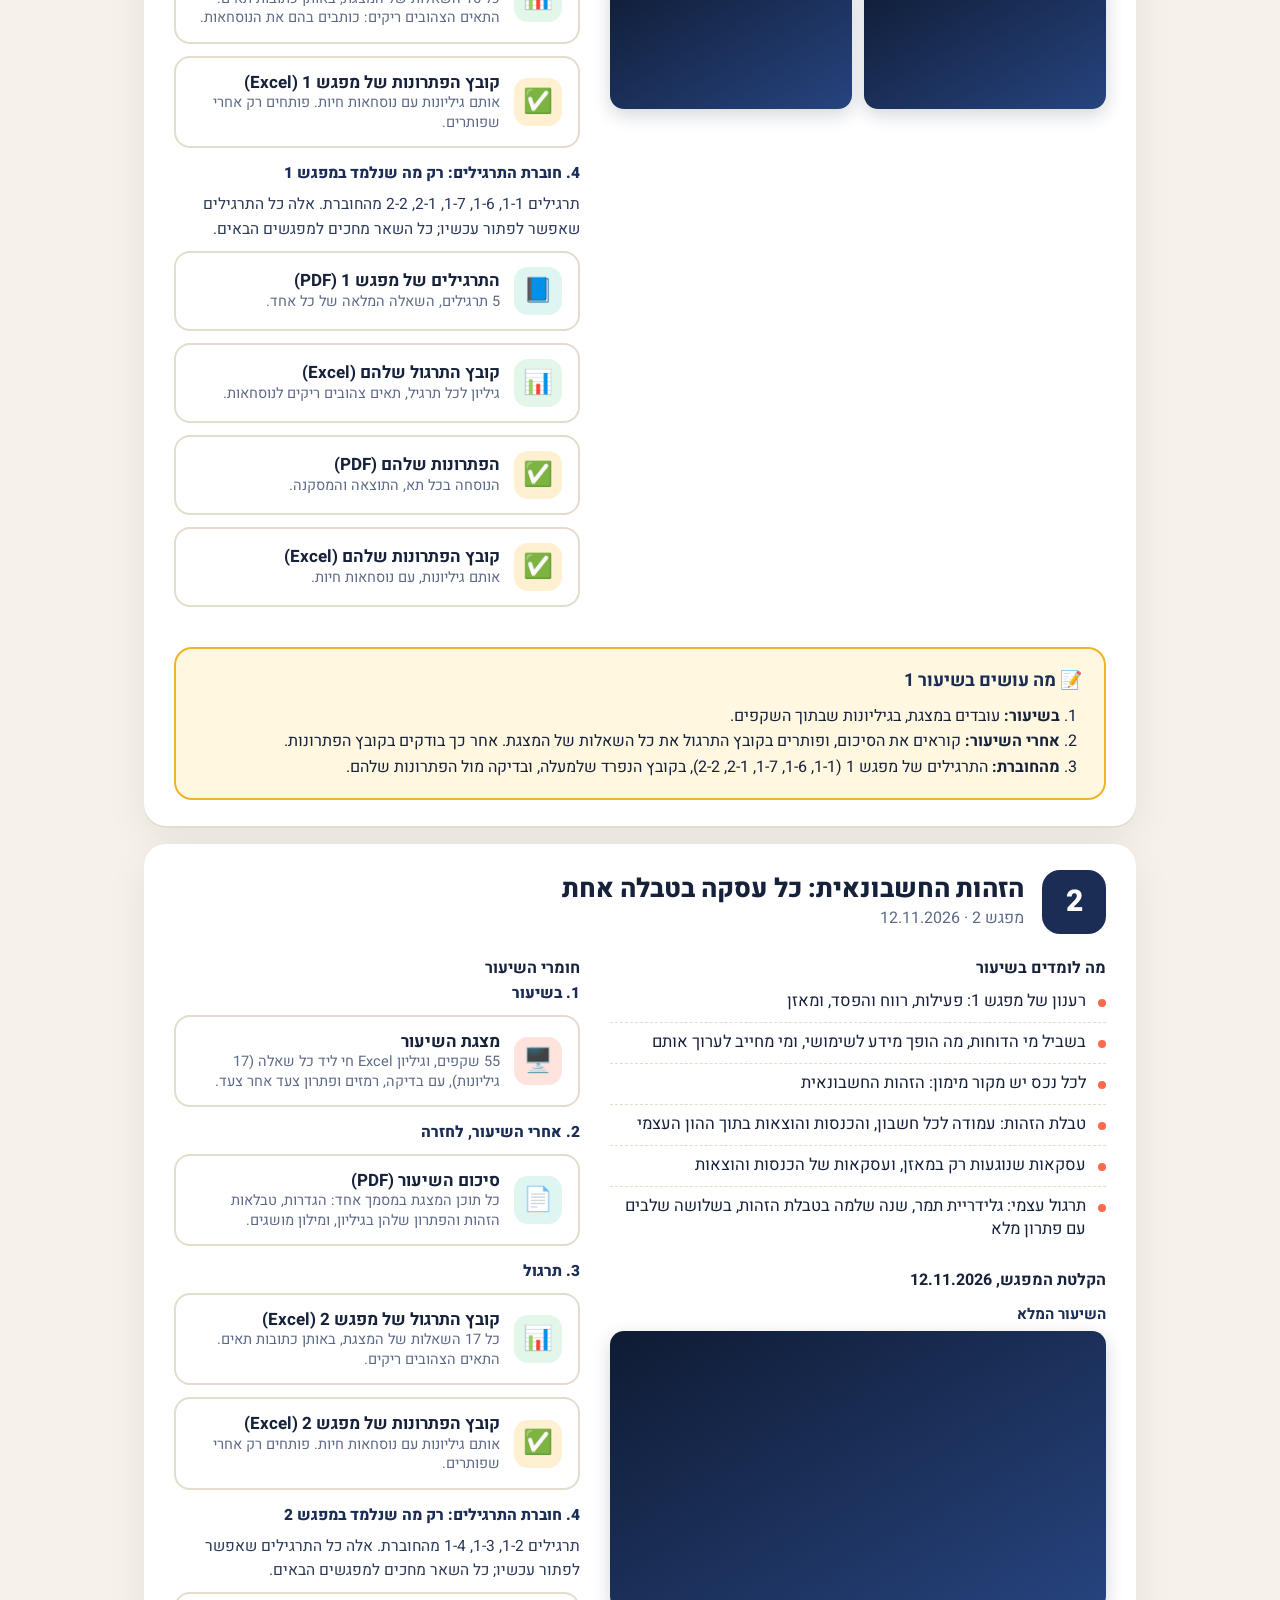
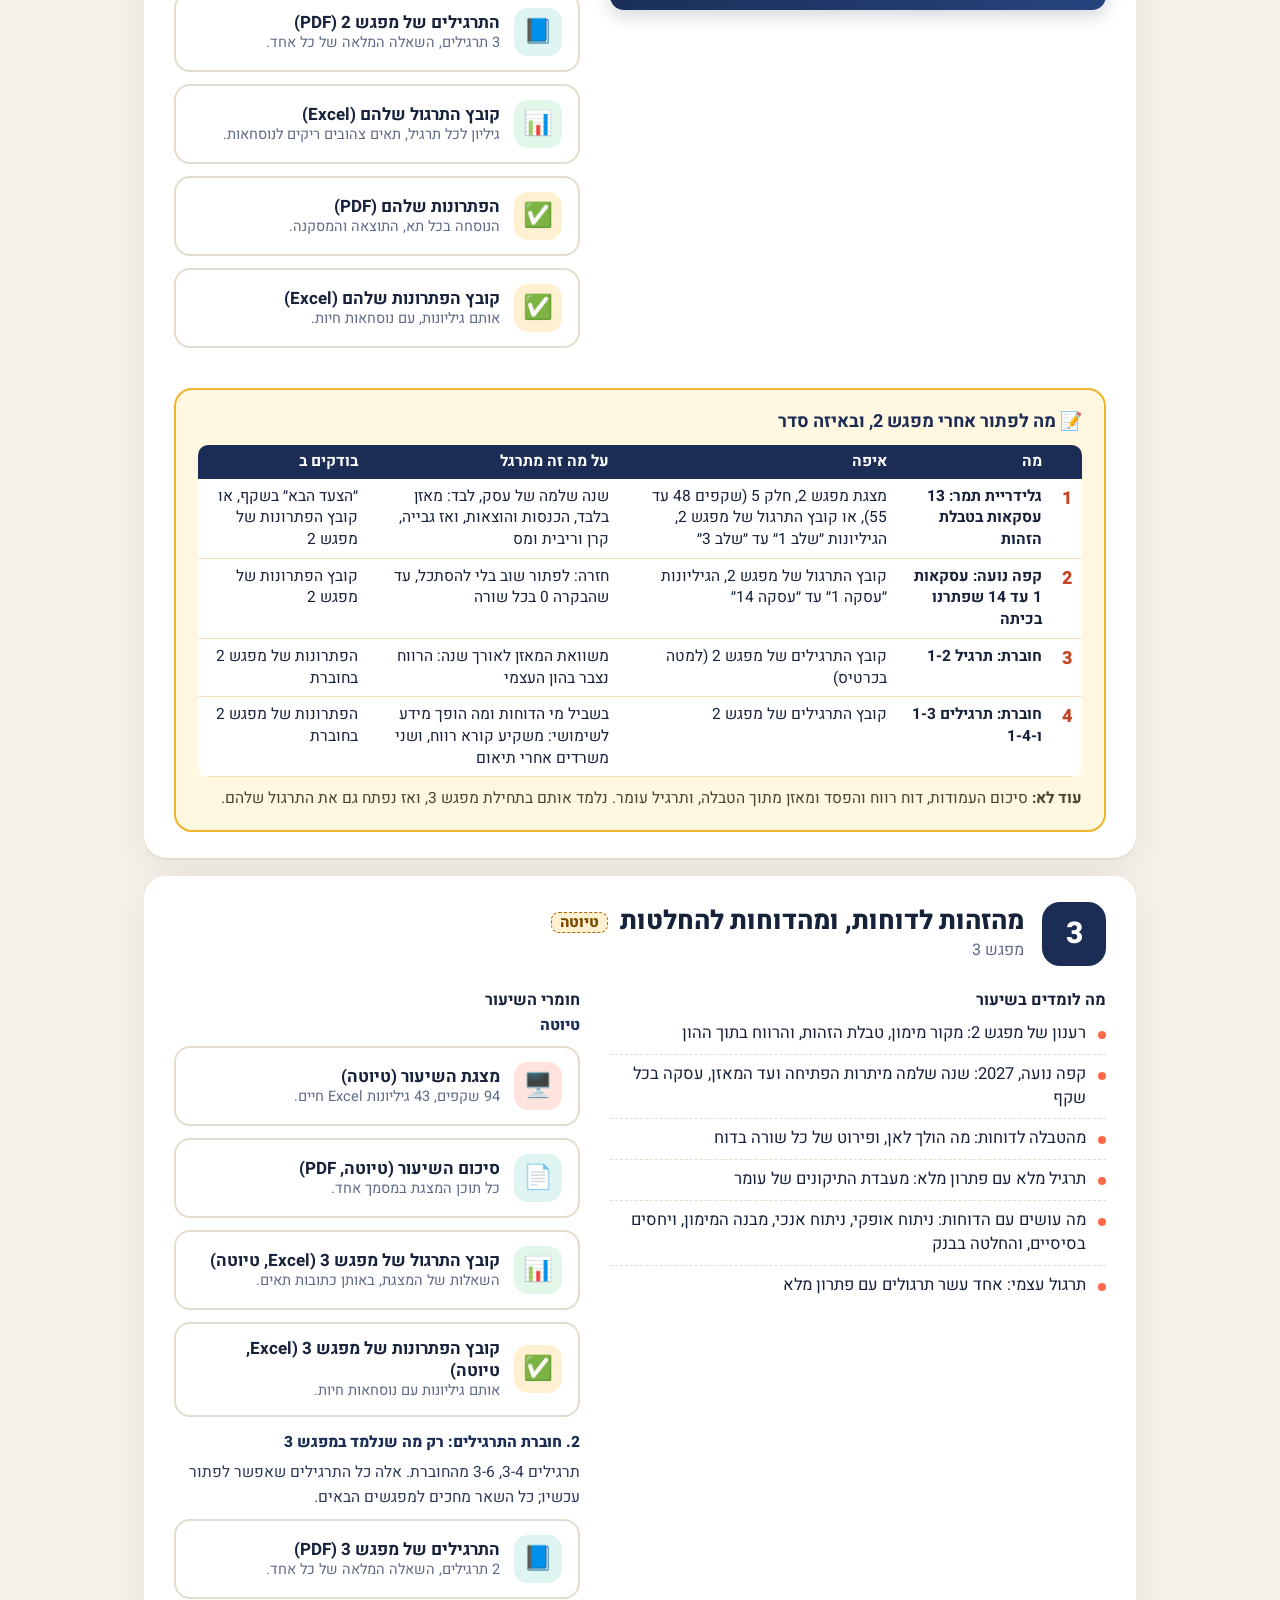
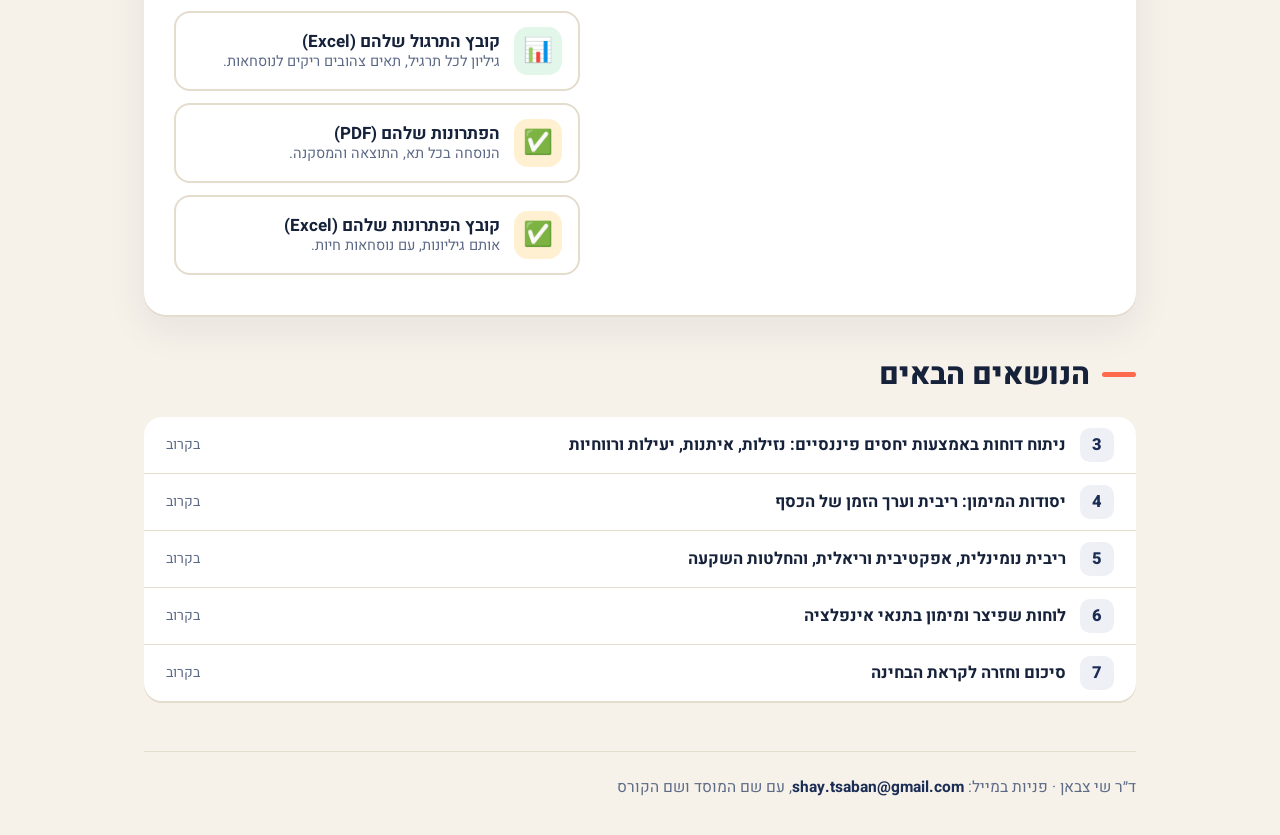
==== commit f6df00bd: "Meeting 3: data on every question slide, no answer hints in titles, one amount per click with a stan" ====
--- a/index.html
+++ b/index.html
@@ -205,7 +205,7 @@
 </ul></div>
 <div><h4>חומרי השיעור</h4>
 <div class="grp"><h5>טיוטה</h5><div class="links">
-<a class="lk p" href="lectures/lecture-3/presentation.html"><span class="e">🖥️</span><span><b>מצגת השיעור (טיוטה)</b><span class="d"><span class="n">81</span> שקפים, <span class="n">43</span> גיליונות Excel חיים.</span></span></a>
+<a class="lk p" href="lectures/lecture-3/presentation.html"><span class="e">🖥️</span><span><b>מצגת השיעור (טיוטה)</b><span class="d"><span class="n">94</span> שקפים, <span class="n">43</span> גיליונות Excel חיים.</span></span></a>
 <a class="lk s" href="lectures/lecture-3/summary.pdf"><span class="e">📄</span><span><b>סיכום השיעור (טיוטה, PDF)</b><span class="d">כל תוכן המצגת במסמך אחד.</span></span></a>
 <a class="lk x" href="materials/practice-3.xlsx" download><span class="e">📊</span><span><b>קובץ התרגול של מפגש 3 (Excel, טיוטה)</b><span class="d">השאלות של המצגת, באותן כתובות תאים.</span></span></a>
 <a class="lk r" href="materials/practice-3-solutions.xlsx" download><span class="e">✅</span><span><b>קובץ הפתרונות של מפגש 3 (Excel, טיוטה)</b><span class="d">אותם גיליונות עם נוסחאות חיות.</span></span></a>
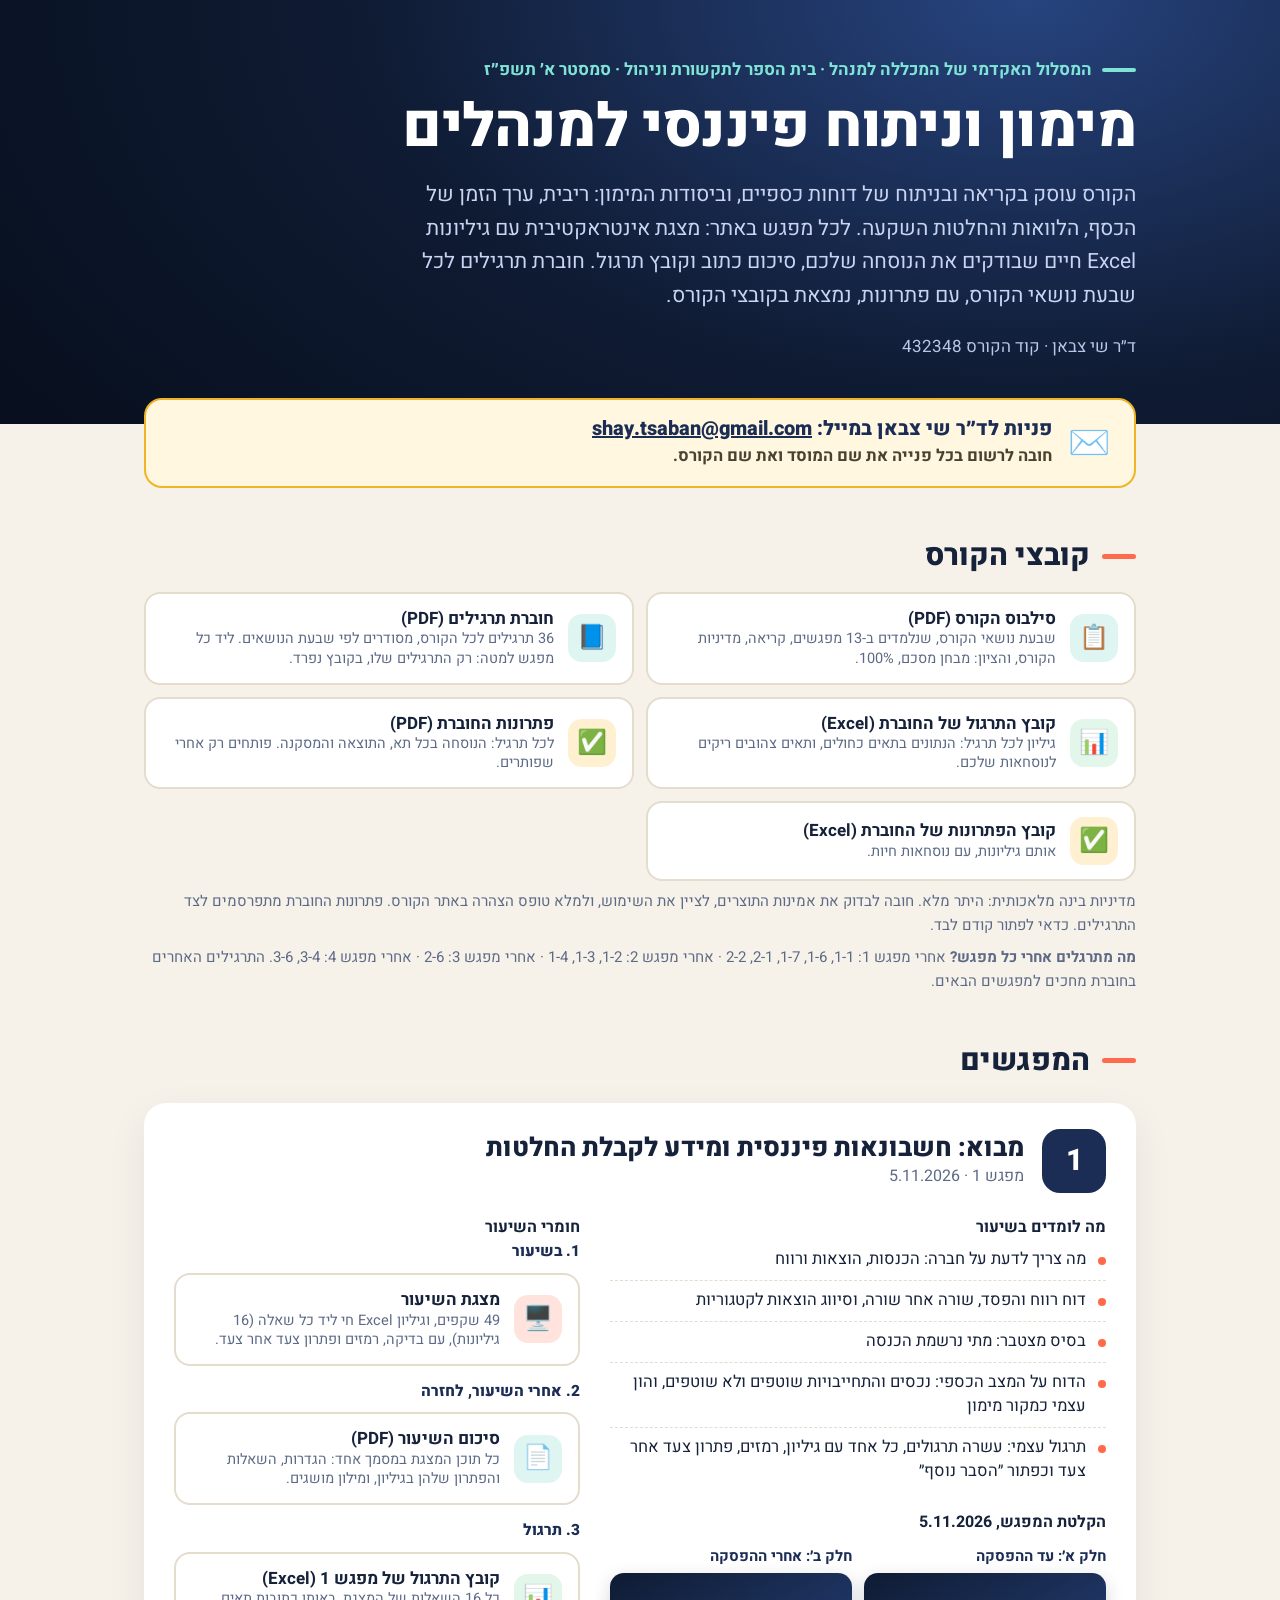
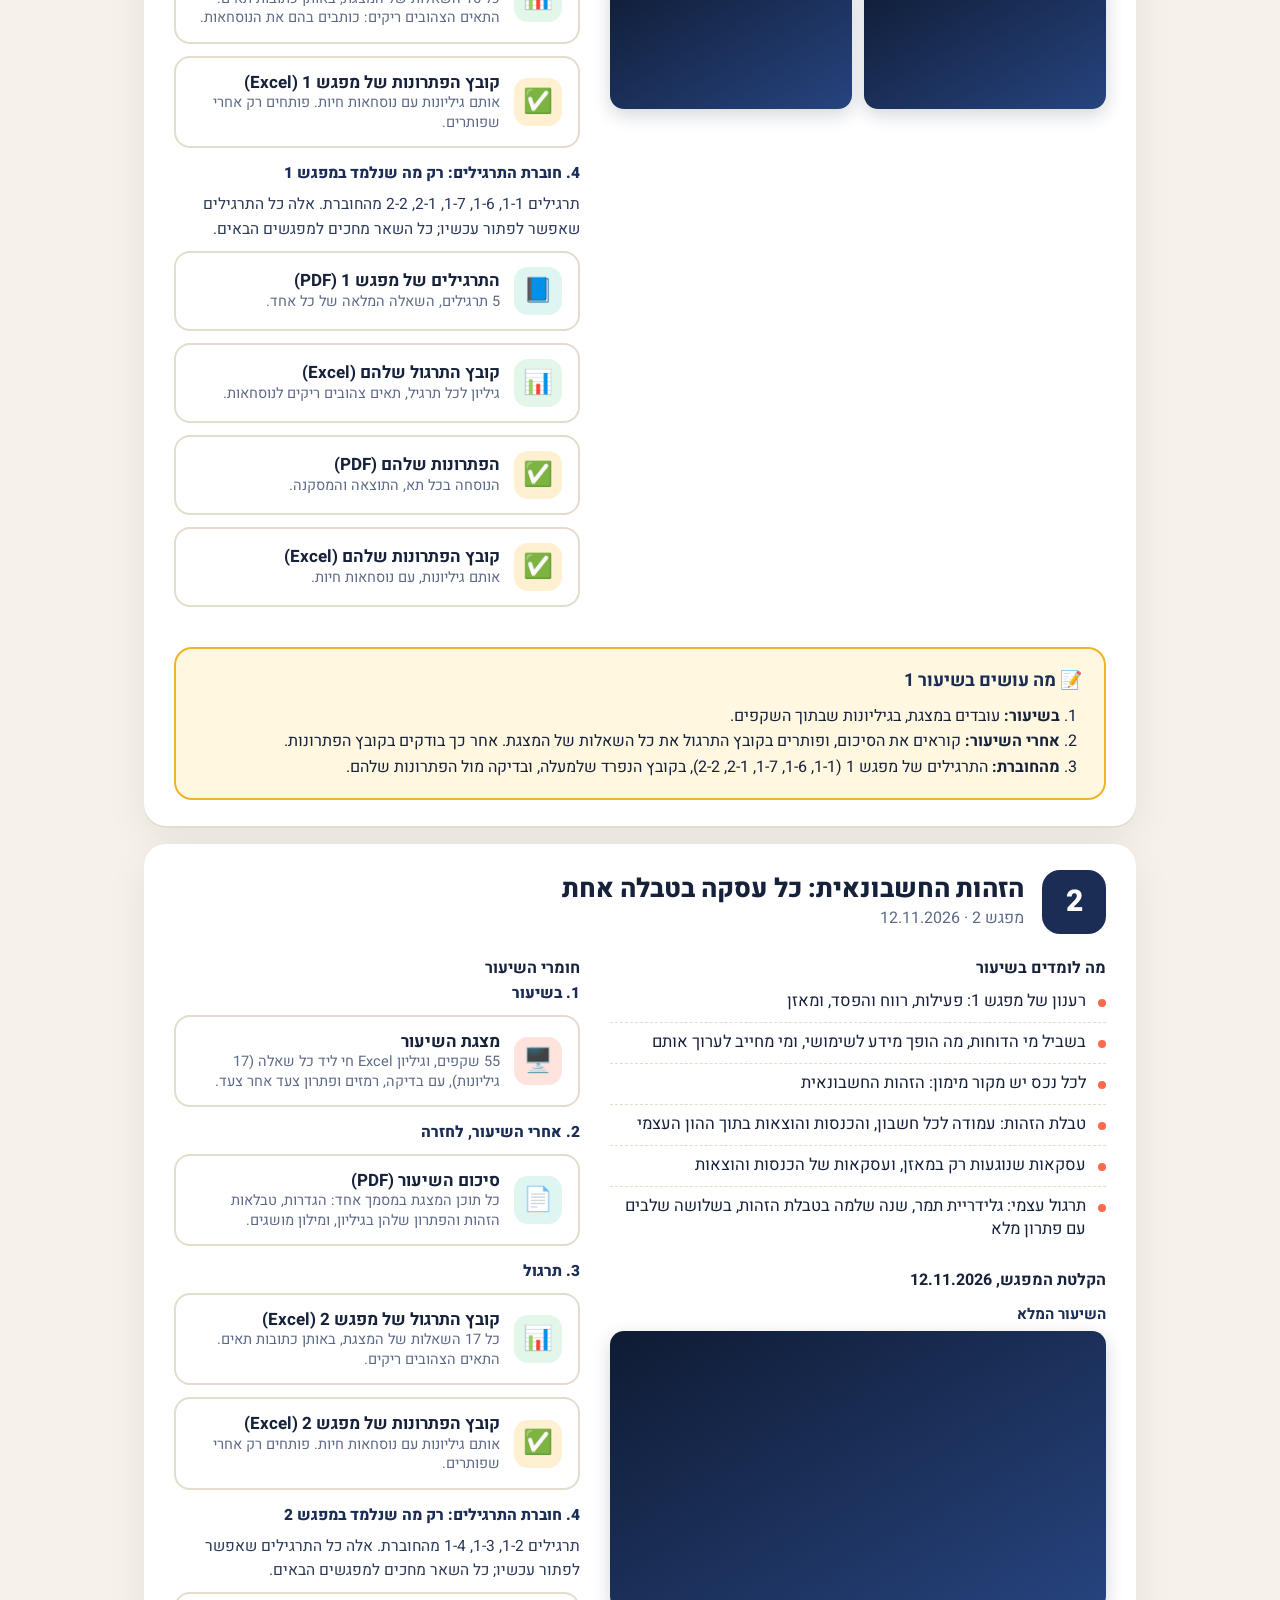
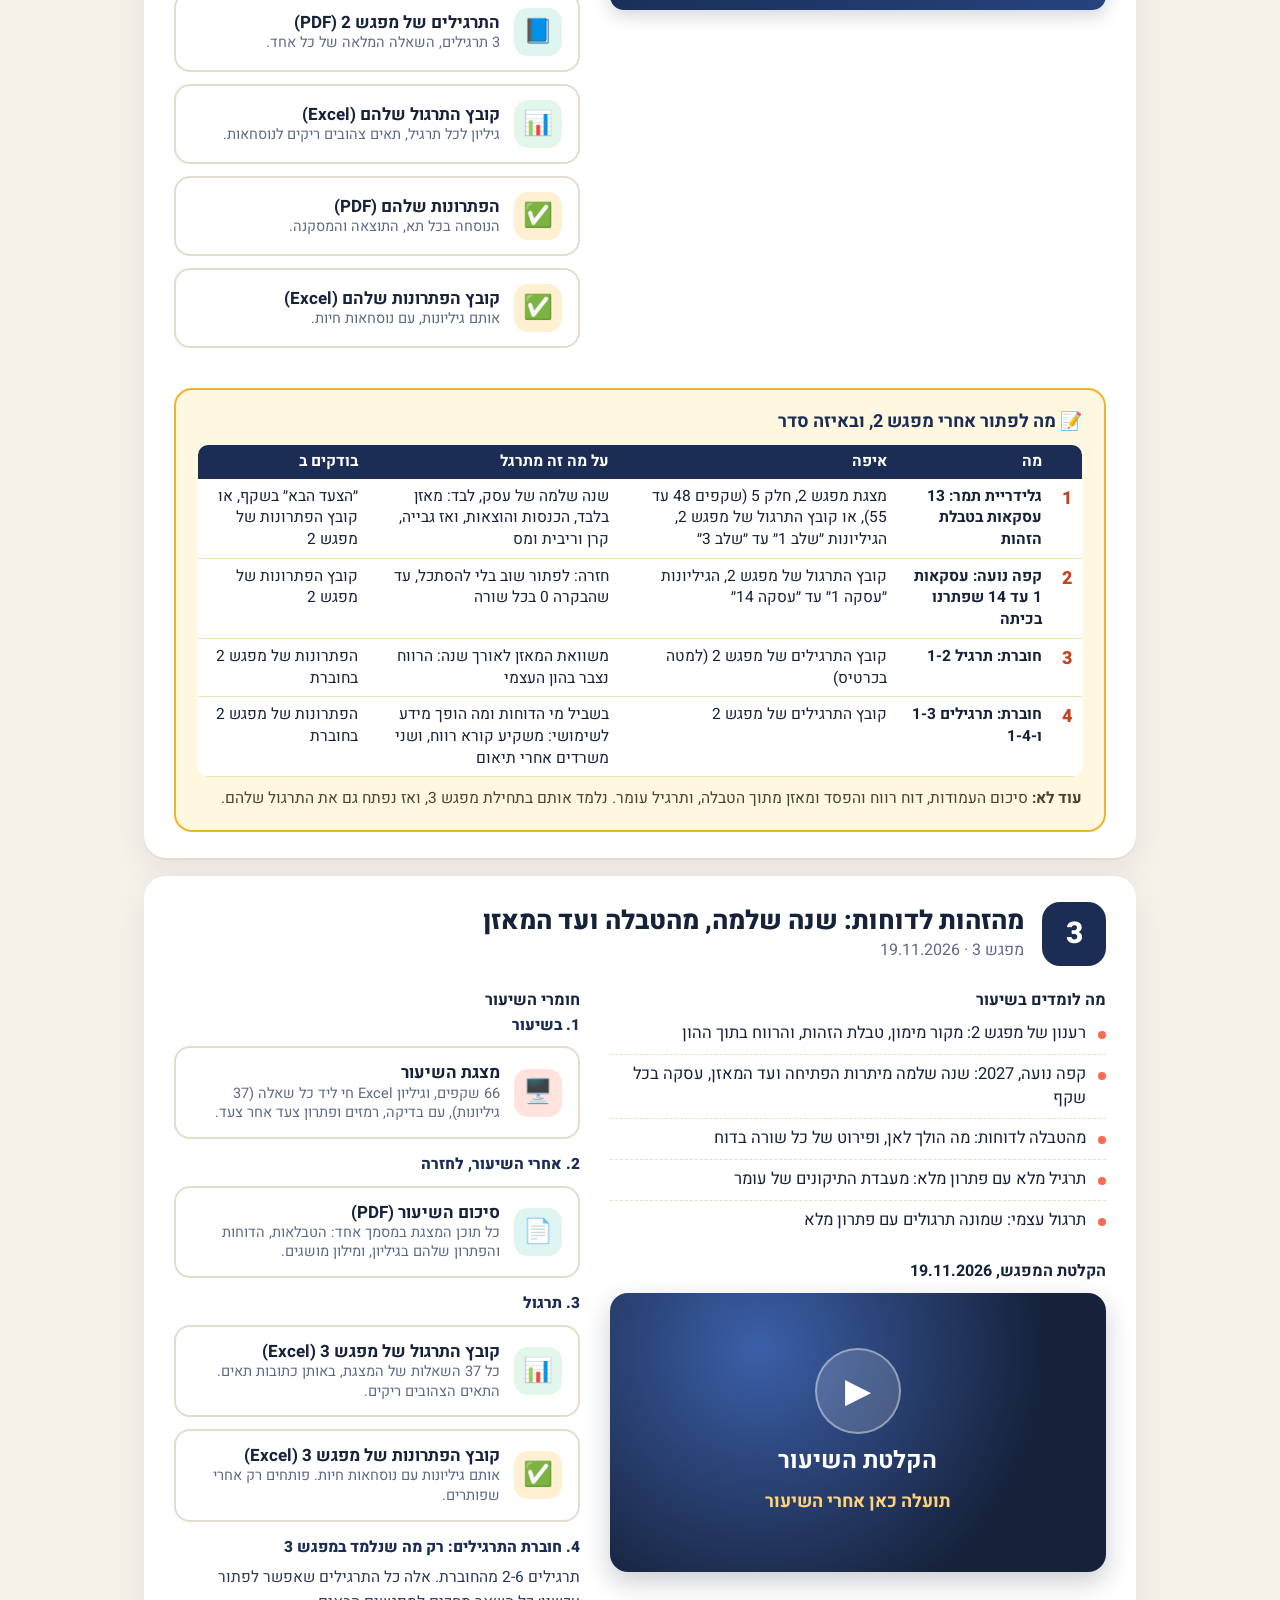
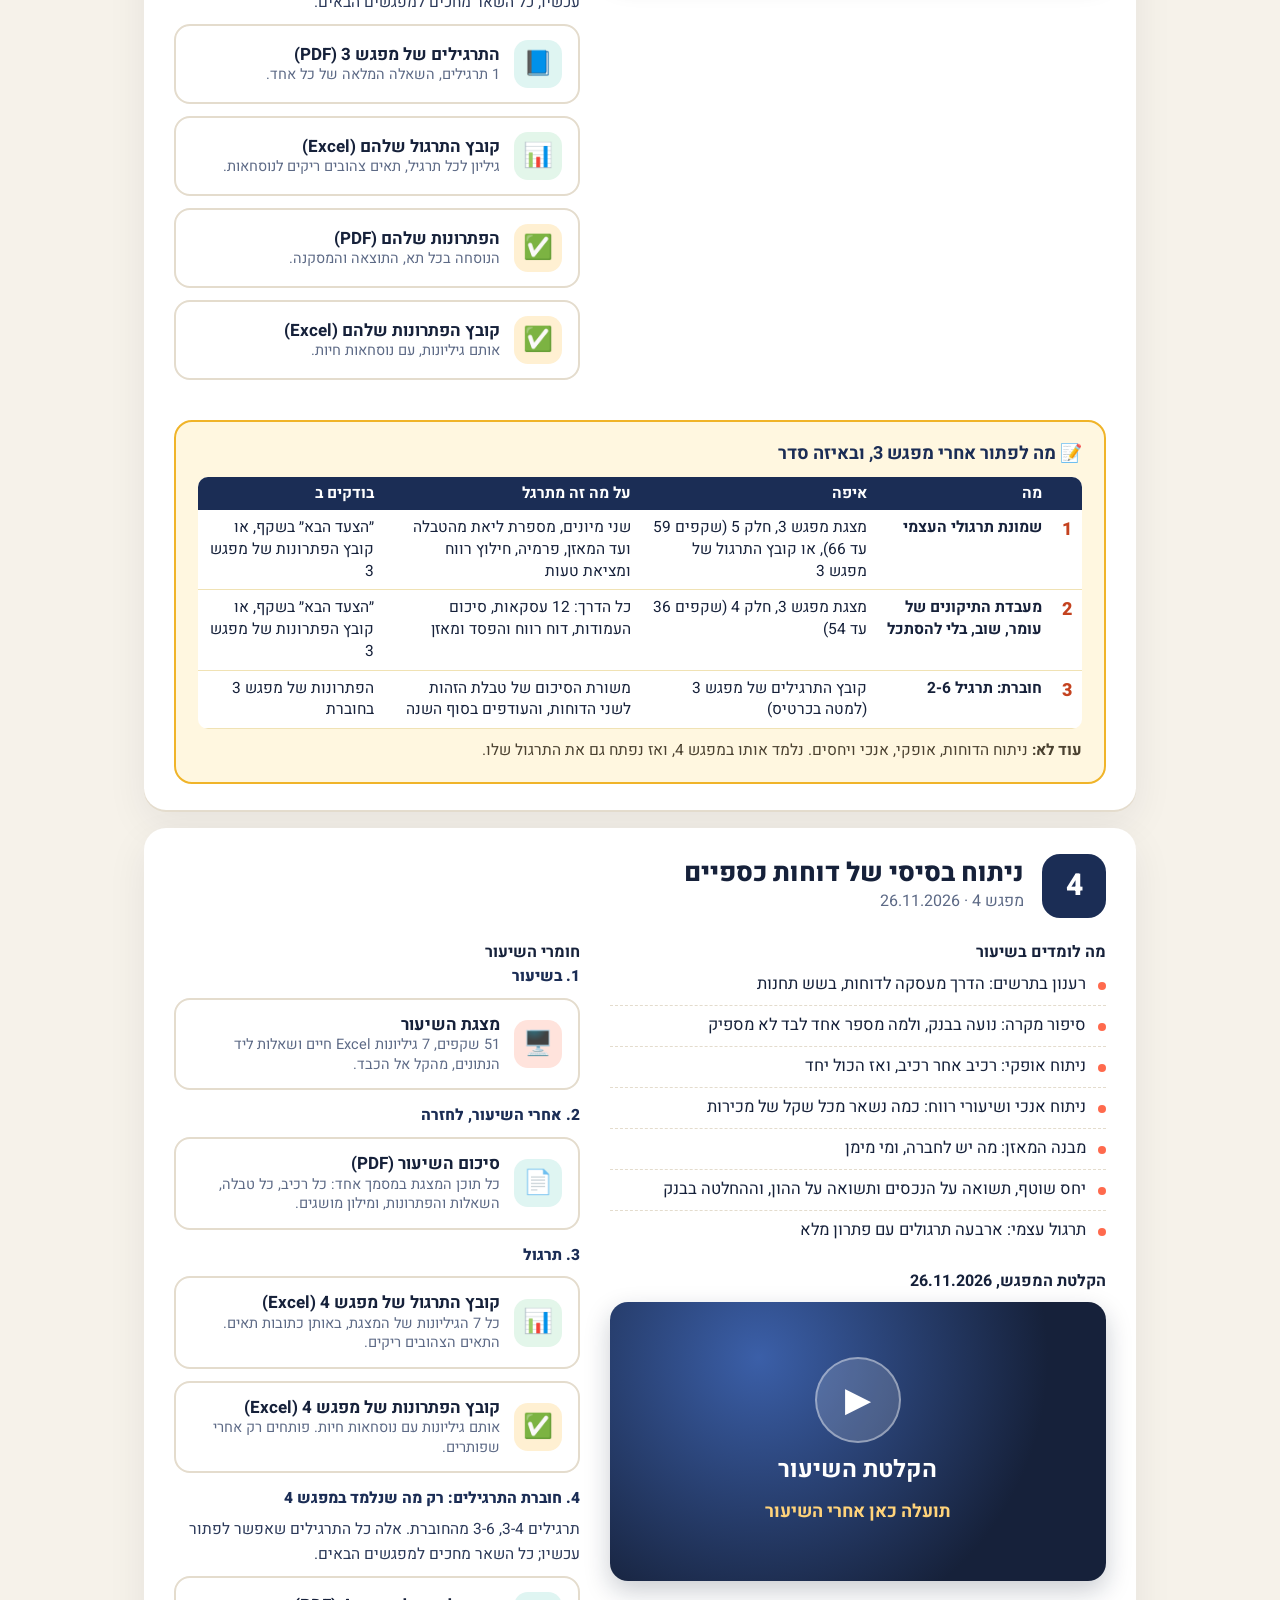
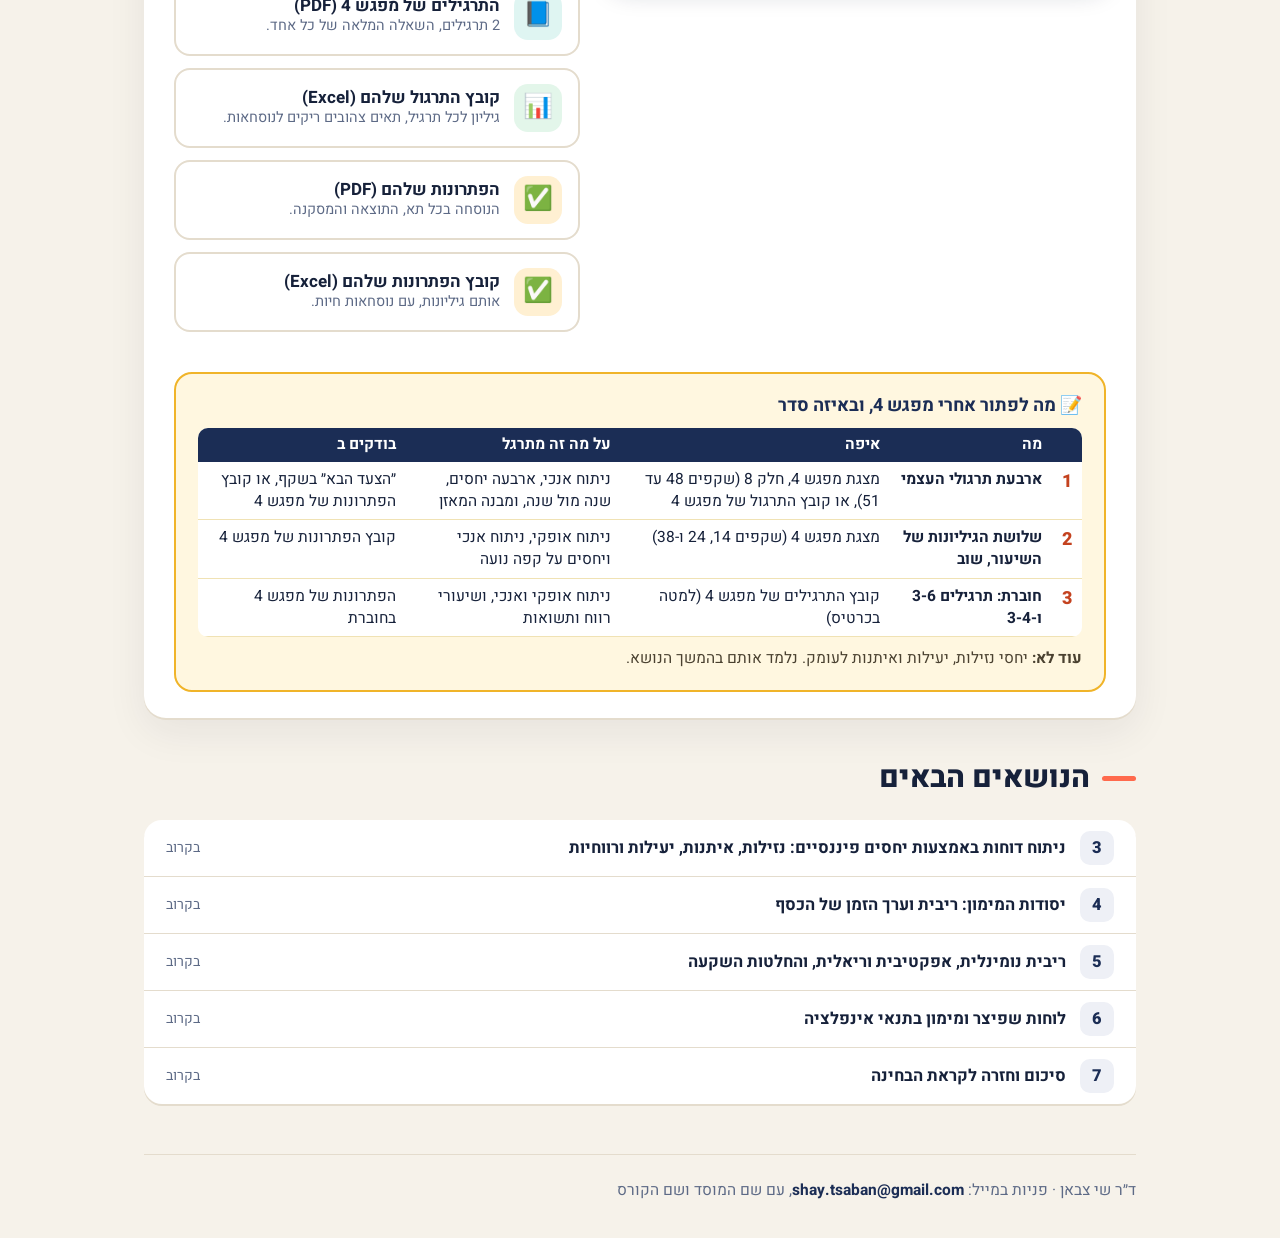
==== commit 67fd18a8: "Meeting 3 cut after slide 55 as taught on 19.11; meeting 4 (26.11): basics of statement analysis, a " ====
--- a/index.html
+++ b/index.html
@@ -125,13 +125,13 @@
 <h2 class="sec">קובצי הקורס</h2>
 <div class="cgrid">
 <a class="lk s" href="materials/syllabus.pdf" target="_blank" rel="noopener"><span class="e">📋</span><span><b>סילבוס הקורס (PDF)</b><span class="d">שבעת נושאי הקורס, שנלמדים ב-13 מפגשים, קריאה, מדיניות הקורס, והציון: מבחן מסכם, <span class="n">100%</span>.</span></span></a>
-<a class="lk s" href="materials/booklet.pdf" target="_blank" rel="noopener"><span class="e">📘</span><span><b>חוברת תרגילים (PDF)</b><span class="d"><span class="n">35</span> תרגילים לכל הקורס, מסודרים לפי שבעת הנושאים. ליד כל מפגש למטה: רק התרגילים שלו, בקובץ נפרד.</span></span></a>
+<a class="lk s" href="materials/booklet.pdf" target="_blank" rel="noopener"><span class="e">📘</span><span><b>חוברת תרגילים (PDF)</b><span class="d"><span class="n">36</span> תרגילים לכל הקורס, מסודרים לפי שבעת הנושאים. ליד כל מפגש למטה: רק התרגילים שלו, בקובץ נפרד.</span></span></a>
 <a class="lk x" href="materials/booklet-practice.xlsx" download><span class="e">📊</span><span><b>קובץ התרגול של החוברת (Excel)</b><span class="d">גיליון לכל תרגיל: הנתונים בתאים כחולים, ותאים צהובים ריקים לנוסחאות שלכם.</span></span></a>
 <a class="lk r" href="materials/booklet-solutions.pdf" target="_blank" rel="noopener"><span class="e">✅</span><span><b>פתרונות החוברת (PDF)</b><span class="d">לכל תרגיל: הנוסחה בכל תא, התוצאה והמסקנה. פותחים רק אחרי שפותרים.</span></span></a>
 <a class="lk r" href="materials/booklet-solutions.xlsx" download><span class="e">✅</span><span><b>קובץ הפתרונות של החוברת (Excel)</b><span class="d">אותם גיליונות, עם נוסחאות חיות.</span></span></a>
 </div>
 <p class="cnote">מדיניות בינה מלאכותית: היתר מלא. חובה לבדוק את אמינות התוצרים, לציין את השימוש, ולמלא טופס הצהרה באתר הקורס. פתרונות החוברת מתפרסמים לצד התרגילים. כדאי לפתור קודם לבד.</p>
-<p class="cnote"><b>מה מתרגלים אחרי כל מפגש?</b> אחרי מפגש <span class="n">1</span>: <span class="n">1-1</span>, <span class="n">1-6</span>, <span class="n">1-7</span>, <span class="n">2-1</span>, <span class="n">2-2</span> · אחרי מפגש <span class="n">2</span>: <span class="n">1-2</span>, <span class="n">1-3</span>, <span class="n">1-4</span> · אחרי מפגש <span class="n">3</span>: <span class="n">3-4</span>, <span class="n">3-6</span>. התרגילים האחרים בחוברת מחכים למפגשים הבאים.</p>
+<p class="cnote"><b>מה מתרגלים אחרי כל מפגש?</b> אחרי מפגש <span class="n">1</span>: <span class="n">1-1</span>, <span class="n">1-6</span>, <span class="n">1-7</span>, <span class="n">2-1</span>, <span class="n">2-2</span> · אחרי מפגש <span class="n">2</span>: <span class="n">1-2</span>, <span class="n">1-3</span>, <span class="n">1-4</span> · אחרי מפגש <span class="n">3</span>: <span class="n">2-6</span> · אחרי מפגש <span class="n">4</span>: <span class="n">3-4</span>, <span class="n">3-6</span>. התרגילים האחרים בחוברת מחכים למפגשים הבאים.</p>
 </section>
 <section class="block">
 <h2 class="sec">המפגשים</h2>
@@ -193,26 +193,58 @@
 <div class="todo solve"><h4>📝 מה לפתור אחרי מפגש 2, ובאיזה סדר</h4><table class="slv"><tr><th></th><th>מה</th><th>איפה</th><th>על מה זה מתרגל</th><th>בודקים ב</th></tr><tr><td class="k"><span class="n">1</span></td><td><b>גלידריית תמר: 13 עסקאות בטבלת הזהות</b></td><td>מצגת מפגש 2, חלק 5 (שקפים 48 עד 55), או קובץ התרגול של מפגש 2, הגיליונות ״שלב 1״ עד ״שלב 3״</td><td>שנה שלמה של עסק, לבד: מאזן בלבד, הכנסות והוצאות, ואז גבייה, קרן וריבית ומס</td><td>״הצעד הבא״ בשקף, או קובץ הפתרונות של מפגש 2</td></tr><tr><td class="k"><span class="n">2</span></td><td><b>קפה נועה: עסקאות 1 עד 14 שפתרנו בכיתה</b></td><td>קובץ התרגול של מפגש 2, הגיליונות ״עסקה 1״ עד ״עסקה 14״</td><td>חזרה: לפתור שוב בלי להסתכל, עד שהבקרה 0 בכל שורה</td><td>קובץ הפתרונות של מפגש 2</td></tr><tr><td class="k"><span class="n">3</span></td><td><b>חוברת: תרגיל 1-2</b></td><td>קובץ התרגילים של מפגש 2 (למטה בכרטיס)</td><td>משוואת המאזן לאורך שנה: הרווח נצבר בהון העצמי</td><td>הפתרונות של מפגש 2 בחוברת</td></tr><tr><td class="k"><span class="n">4</span></td><td><b>חוברת: תרגילים 1-3 ו-1-4</b></td><td>קובץ התרגילים של מפגש 2</td><td>בשביל מי הדוחות ומה הופך מידע לשימושי: משקיע קורא רווח, ושני משרדים אחרי תיאום</td><td>הפתרונות של מפגש 2 בחוברת</td></tr></table><p class="slvn"><b>עוד לא:</b> סיכום העמודות, דוח רווח והפסד ומאזן מתוך הטבלה, ותרגיל עומר. נלמד אותם בתחילת מפגש 3, ואז נפתח גם את התרגול שלהם.</p></div>
 </article>
 <article class="lec" id="lesson-3">
-<div class="lec-head"><div class="lec-n">3</div><div><h3>מהזהות לדוחות, ומהדוחות להחלטות <span class="draft">טיוטה</span></h3><div class="sub">מפגש <span class="n">3</span></div></div></div>
+<div class="lec-head"><div class="lec-n">3</div><div><h3>מהזהות לדוחות: שנה שלמה, מהטבלה ועד המאזן</h3><div class="sub">מפגש <span class="n">3</span> · <span class="n">19.11.2026</span></div></div></div>
 <div class="lec-body">
 <div><h4>מה לומדים בשיעור</h4><ul class="learn">
 <li>רענון של מפגש 2: מקור מימון, טבלת הזהות, והרווח בתוך ההון</li>
 <li>קפה נועה, 2027: שנה שלמה מיתרות הפתיחה ועד המאזן, עסקה בכל שקף</li>
 <li>מהטבלה לדוחות: מה הולך לאן, ופירוט של כל שורה בדוח</li>
 <li>תרגיל מלא עם פתרון מלא: מעבדת התיקונים של עומר</li>
-<li>מה עושים עם הדוחות: ניתוח אופקי, ניתוח אנכי, מבנה המימון, ויחסים בסיסיים, והחלטה בבנק</li>
-<li>תרגול עצמי: אחד עשר תרגולים עם פתרון מלא</li>
-</ul></div>
-<div><h4>חומרי השיעור</h4>
-<div class="grp"><h5>טיוטה</h5><div class="links">
-<a class="lk p" href="lectures/lecture-3/presentation.html"><span class="e">🖥️</span><span><b>מצגת השיעור (טיוטה)</b><span class="d"><span class="n">94</span> שקפים, <span class="n">43</span> גיליונות Excel חיים.</span></span></a>
-<a class="lk s" href="lectures/lecture-3/summary.pdf"><span class="e">📄</span><span><b>סיכום השיעור (טיוטה, PDF)</b><span class="d">כל תוכן המצגת במסמך אחד.</span></span></a>
-<a class="lk x" href="materials/practice-3.xlsx" download><span class="e">📊</span><span><b>קובץ התרגול של מפגש 3 (Excel, טיוטה)</b><span class="d">השאלות של המצגת, באותן כתובות תאים.</span></span></a>
-<a class="lk r" href="materials/practice-3-solutions.xlsx" download><span class="e">✅</span><span><b>קובץ הפתרונות של מפגש 3 (Excel, טיוטה)</b><span class="d">אותם גיליונות עם נוסחאות חיות.</span></span></a>
-</div></div>
-<div class="grp bkm"><h5>2. חוברת התרגילים: רק מה שנלמד במפגש 3</h5><p class="bkl">תרגילים <span class="n">3-4</span>, <span class="n">3-6</span> מהחוברת. אלה כל התרגילים שאפשר לפתור עכשיו; כל השאר מחכים למפגשים הבאים.</p><div class="links"><a class="lk s" href="materials/booklet-m3.pdf" target="_blank" rel="noopener"><span class="e">📘</span><span><b>התרגילים של מפגש 3 (PDF)</b><span class="d"><span class="n">2</span> תרגילים, השאלה המלאה של כל אחד.</span></span></a><a class="lk x" href="materials/booklet-m3-practice.xlsx" download><span class="e">📊</span><span><b>קובץ התרגול שלהם (Excel)</b><span class="d">גיליון לכל תרגיל, תאים צהובים ריקים לנוסחאות.</span></span></a><a class="lk r" href="materials/booklet-m3-solutions.pdf" target="_blank" rel="noopener"><span class="e">✅</span><span><b>הפתרונות שלהם (PDF)</b><span class="d">הנוסחה בכל תא, התוצאה והמסקנה.</span></span></a><a class="lk r" href="materials/booklet-m3-solutions.xlsx" download><span class="e">✅</span><span><b>קובץ הפתרונות שלהם (Excel)</b><span class="d">אותם גיליונות, עם נוסחאות חיות.</span></span></a></div></div>
-</div>
-</div>
+<li>תרגול עצמי: שמונה תרגולים עם פתרון מלא</li>
+</ul><div class="rec1" id="rec-3"><h4>הקלטת המפגש, <span class="n">19.11.2026</span></h4><div class="recbig"><div class="rb-in"><span class="rb-play">▶</span><b>הקלטת השיעור</b><span>תועלה כאן אחרי השיעור</span></div></div></div></div>
+<div><h4>חומרי השיעור</h4>
+<div class="grp"><h5>1. בשיעור</h5><div class="links">
+<a class="lk p" href="lectures/lecture-3/presentation.html"><span class="e">🖥️</span><span><b>מצגת השיעור</b><span class="d"><span class="n">66</span> שקפים, וגיליון Excel חי ליד כל שאלה (<span class="n">37</span> גיליונות), עם בדיקה, רמזים ופתרון צעד אחר צעד.</span></span></a>
+</div></div>
+<div class="grp"><h5>2. אחרי השיעור, לחזרה</h5><div class="links">
+<a class="lk s" href="lectures/lecture-3/summary.pdf"><span class="e">📄</span><span><b>סיכום השיעור (PDF)</b><span class="d">כל תוכן המצגת במסמך אחד: הטבלאות, הדוחות והפתרון שלהם בגיליון, ומילון מושגים.</span></span></a>
+</div></div>
+<div class="grp"><h5>3. תרגול</h5><div class="links">
+<a class="lk x" href="materials/practice-3.xlsx" download><span class="e">📊</span><span><b>קובץ התרגול של מפגש 3 (Excel)</b><span class="d">כל <span class="n">37</span> השאלות של המצגת, באותן כתובות תאים. התאים הצהובים ריקים.</span></span></a>
+<a class="lk r" href="materials/practice-3-solutions.xlsx" download><span class="e">✅</span><span><b>קובץ הפתרונות של מפגש 3 (Excel)</b><span class="d">אותם גיליונות עם נוסחאות חיות. פותחים רק אחרי שפותרים.</span></span></a>
+</div></div>
+<div class="grp bkm"><h5>4. חוברת התרגילים: רק מה שנלמד במפגש 3</h5><p class="bkl">תרגילים <span class="n">2-6</span> מהחוברת. אלה כל התרגילים שאפשר לפתור עכשיו; כל השאר מחכים למפגשים הבאים.</p><div class="links"><a class="lk s" href="materials/booklet-m3.pdf" target="_blank" rel="noopener"><span class="e">📘</span><span><b>התרגילים של מפגש 3 (PDF)</b><span class="d"><span class="n">1</span> תרגילים, השאלה המלאה של כל אחד.</span></span></a><a class="lk x" href="materials/booklet-m3-practice.xlsx" download><span class="e">📊</span><span><b>קובץ התרגול שלהם (Excel)</b><span class="d">גיליון לכל תרגיל, תאים צהובים ריקים לנוסחאות.</span></span></a><a class="lk r" href="materials/booklet-m3-solutions.pdf" target="_blank" rel="noopener"><span class="e">✅</span><span><b>הפתרונות שלהם (PDF)</b><span class="d">הנוסחה בכל תא, התוצאה והמסקנה.</span></span></a><a class="lk r" href="materials/booklet-m3-solutions.xlsx" download><span class="e">✅</span><span><b>קובץ הפתרונות שלהם (Excel)</b><span class="d">אותם גיליונות, עם נוסחאות חיות.</span></span></a></div></div>
+</div>
+</div>
+<div class="todo solve"><h4>📝 מה לפתור אחרי מפגש 3, ובאיזה סדר</h4><table class="slv"><tr><th></th><th>מה</th><th>איפה</th><th>על מה זה מתרגל</th><th>בודקים ב</th></tr><tr><td class="k"><span class="n">1</span></td><td><b>שמונת תרגולי העצמי</b></td><td>מצגת מפגש 3, חלק 5 (שקפים 59 עד 66), או קובץ התרגול של מפגש 3</td><td>שני מיונים, מספרת ליאת מהטבלה ועד המאזן, פרמיה, חילוץ רווח ומציאת טעות</td><td>״הצעד הבא״ בשקף, או קובץ הפתרונות של מפגש 3</td></tr><tr><td class="k"><span class="n">2</span></td><td><b>מעבדת התיקונים של עומר, שוב, בלי להסתכל</b></td><td>מצגת מפגש 3, חלק 4 (שקפים 36 עד 54)</td><td>כל הדרך: 12 עסקאות, סיכום העמודות, דוח רווח והפסד ומאזן</td><td>״הצעד הבא״ בשקף, או קובץ הפתרונות של מפגש 3</td></tr><tr><td class="k"><span class="n">3</span></td><td><b>חוברת: תרגיל 2-6</b></td><td>קובץ התרגילים של מפגש 3 (למטה בכרטיס)</td><td>משורת הסיכום של טבלת הזהות לשני הדוחות, והעודפים בסוף השנה</td><td>הפתרונות של מפגש 3 בחוברת</td></tr></table><p class="slvn"><b>עוד לא:</b> ניתוח הדוחות, אופקי, אנכי ויחסים. נלמד אותו במפגש 4, ואז נפתח גם את התרגול שלו.</p></div>
+</article>
+<article class="lec" id="lesson-4">
+<div class="lec-head"><div class="lec-n">4</div><div><h3>ניתוח בסיסי של דוחות כספיים</h3><div class="sub">מפגש <span class="n">4</span> · <span class="n">26.11.2026</span></div></div></div>
+<div class="lec-body">
+<div><h4>מה לומדים בשיעור</h4><ul class="learn">
+<li>רענון בתרשים: הדרך מעסקה לדוחות, בשש תחנות</li>
+<li>סיפור מקרה: נועה בבנק, ולמה מספר אחד לבד לא מספיק</li>
+<li>ניתוח אופקי: רכיב אחר רכיב, ואז הכול יחד</li>
+<li>ניתוח אנכי ושיעורי רווח: כמה נשאר מכל שקל של מכירות</li>
+<li>מבנה המאזן: מה יש לחברה, ומי מימן</li>
+<li>יחס שוטף, תשואה על הנכסים ותשואה על ההון, וההחלטה בבנק</li>
+<li>תרגול עצמי: ארבעה תרגולים עם פתרון מלא</li>
+</ul><div class="rec1" id="rec-4"><h4>הקלטת המפגש, <span class="n">26.11.2026</span></h4><div class="recbig"><div class="rb-in"><span class="rb-play">▶</span><b>הקלטת השיעור</b><span>תועלה כאן אחרי השיעור</span></div></div></div></div>
+<div><h4>חומרי השיעור</h4>
+<div class="grp"><h5>1. בשיעור</h5><div class="links">
+<a class="lk p" href="lectures/lecture-4/presentation.html"><span class="e">🖥️</span><span><b>מצגת השיעור</b><span class="d"><span class="n">51</span> שקפים, <span class="n">7</span> גיליונות Excel חיים ושאלות ליד הנתונים, מהקל אל הכבד.</span></span></a>
+</div></div>
+<div class="grp"><h5>2. אחרי השיעור, לחזרה</h5><div class="links">
+<a class="lk s" href="lectures/lecture-4/summary.pdf"><span class="e">📄</span><span><b>סיכום השיעור (PDF)</b><span class="d">כל תוכן המצגת במסמך אחד: כל רכיב, כל טבלה, השאלות והפתרונות, ומילון מושגים.</span></span></a>
+</div></div>
+<div class="grp"><h5>3. תרגול</h5><div class="links">
+<a class="lk x" href="materials/practice-4.xlsx" download><span class="e">📊</span><span><b>קובץ התרגול של מפגש 4 (Excel)</b><span class="d">כל <span class="n">7</span> הגיליונות של המצגת, באותן כתובות תאים. התאים הצהובים ריקים.</span></span></a>
+<a class="lk r" href="materials/practice-4-solutions.xlsx" download><span class="e">✅</span><span><b>קובץ הפתרונות של מפגש 4 (Excel)</b><span class="d">אותם גיליונות עם נוסחאות חיות. פותחים רק אחרי שפותרים.</span></span></a>
+</div></div>
+<div class="grp bkm"><h5>4. חוברת התרגילים: רק מה שנלמד במפגש 4</h5><p class="bkl">תרגילים <span class="n">3-4</span>, <span class="n">3-6</span> מהחוברת. אלה כל התרגילים שאפשר לפתור עכשיו; כל השאר מחכים למפגשים הבאים.</p><div class="links"><a class="lk s" href="materials/booklet-m4.pdf" target="_blank" rel="noopener"><span class="e">📘</span><span><b>התרגילים של מפגש 4 (PDF)</b><span class="d"><span class="n">2</span> תרגילים, השאלה המלאה של כל אחד.</span></span></a><a class="lk x" href="materials/booklet-m4-practice.xlsx" download><span class="e">📊</span><span><b>קובץ התרגול שלהם (Excel)</b><span class="d">גיליון לכל תרגיל, תאים צהובים ריקים לנוסחאות.</span></span></a><a class="lk r" href="materials/booklet-m4-solutions.pdf" target="_blank" rel="noopener"><span class="e">✅</span><span><b>הפתרונות שלהם (PDF)</b><span class="d">הנוסחה בכל תא, התוצאה והמסקנה.</span></span></a><a class="lk r" href="materials/booklet-m4-solutions.xlsx" download><span class="e">✅</span><span><b>קובץ הפתרונות שלהם (Excel)</b><span class="d">אותם גיליונות, עם נוסחאות חיות.</span></span></a></div></div>
+</div>
+</div>
+<div class="todo solve"><h4>📝 מה לפתור אחרי מפגש 4, ובאיזה סדר</h4><table class="slv"><tr><th></th><th>מה</th><th>איפה</th><th>על מה זה מתרגל</th><th>בודקים ב</th></tr><tr><td class="k"><span class="n">1</span></td><td><b>ארבעת תרגולי העצמי</b></td><td>מצגת מפגש 4, חלק 8 (שקפים 48 עד 51), או קובץ התרגול של מפגש 4</td><td>ניתוח אנכי, ארבעה יחסים, שנה מול שנה, ומבנה המאזן</td><td>״הצעד הבא״ בשקף, או קובץ הפתרונות של מפגש 4</td></tr><tr><td class="k"><span class="n">2</span></td><td><b>שלושת הגיליונות של השיעור, שוב</b></td><td>מצגת מפגש 4 (שקפים 14, 24 ו-38)</td><td>ניתוח אופקי, ניתוח אנכי ויחסים על קפה נועה</td><td>קובץ הפתרונות של מפגש 4</td></tr><tr><td class="k"><span class="n">3</span></td><td><b>חוברת: תרגילים 3-6 ו-3-4</b></td><td>קובץ התרגילים של מפגש 4 (למטה בכרטיס)</td><td>ניתוח אופקי ואנכי, ושיעורי רווח ותשואות</td><td>הפתרונות של מפגש 4 בחוברת</td></tr></table><p class="slvn"><b>עוד לא:</b> יחסי נזילות, יעילות ואיתנות לעומק. נלמד אותם בהמשך הנושא.</p></div>
 </article>
 <h2 class="sec" style="margin-top:36px">הנושאים הבאים</h2>
 <ul class="ups"><li><span class="un"><span class="n">3</span></span><span>ניתוח דוחות באמצעות יחסים פיננסיים: נזילות, איתנות, יעילות ורווחיות</span><em>בקרוב</em></li><li><span class="un"><span class="n">4</span></span><span>יסודות המימון: ריבית וערך הזמן של הכסף</span><em>בקרוב</em></li><li><span class="un"><span class="n">5</span></span><span>ריבית נומינלית, אפקטיבית וריאלית, והחלטות השקעה</span><em>בקרוב</em></li><li><span class="un"><span class="n">6</span></span><span>לוחות שפיצר ומימון בתנאי אינפלציה</span><em>בקרוב</em></li><li><span class="un"><span class="n">7</span></span><span>סיכום וחזרה לקראת הבחינה</span><em>בקרוב</em></li></ul>
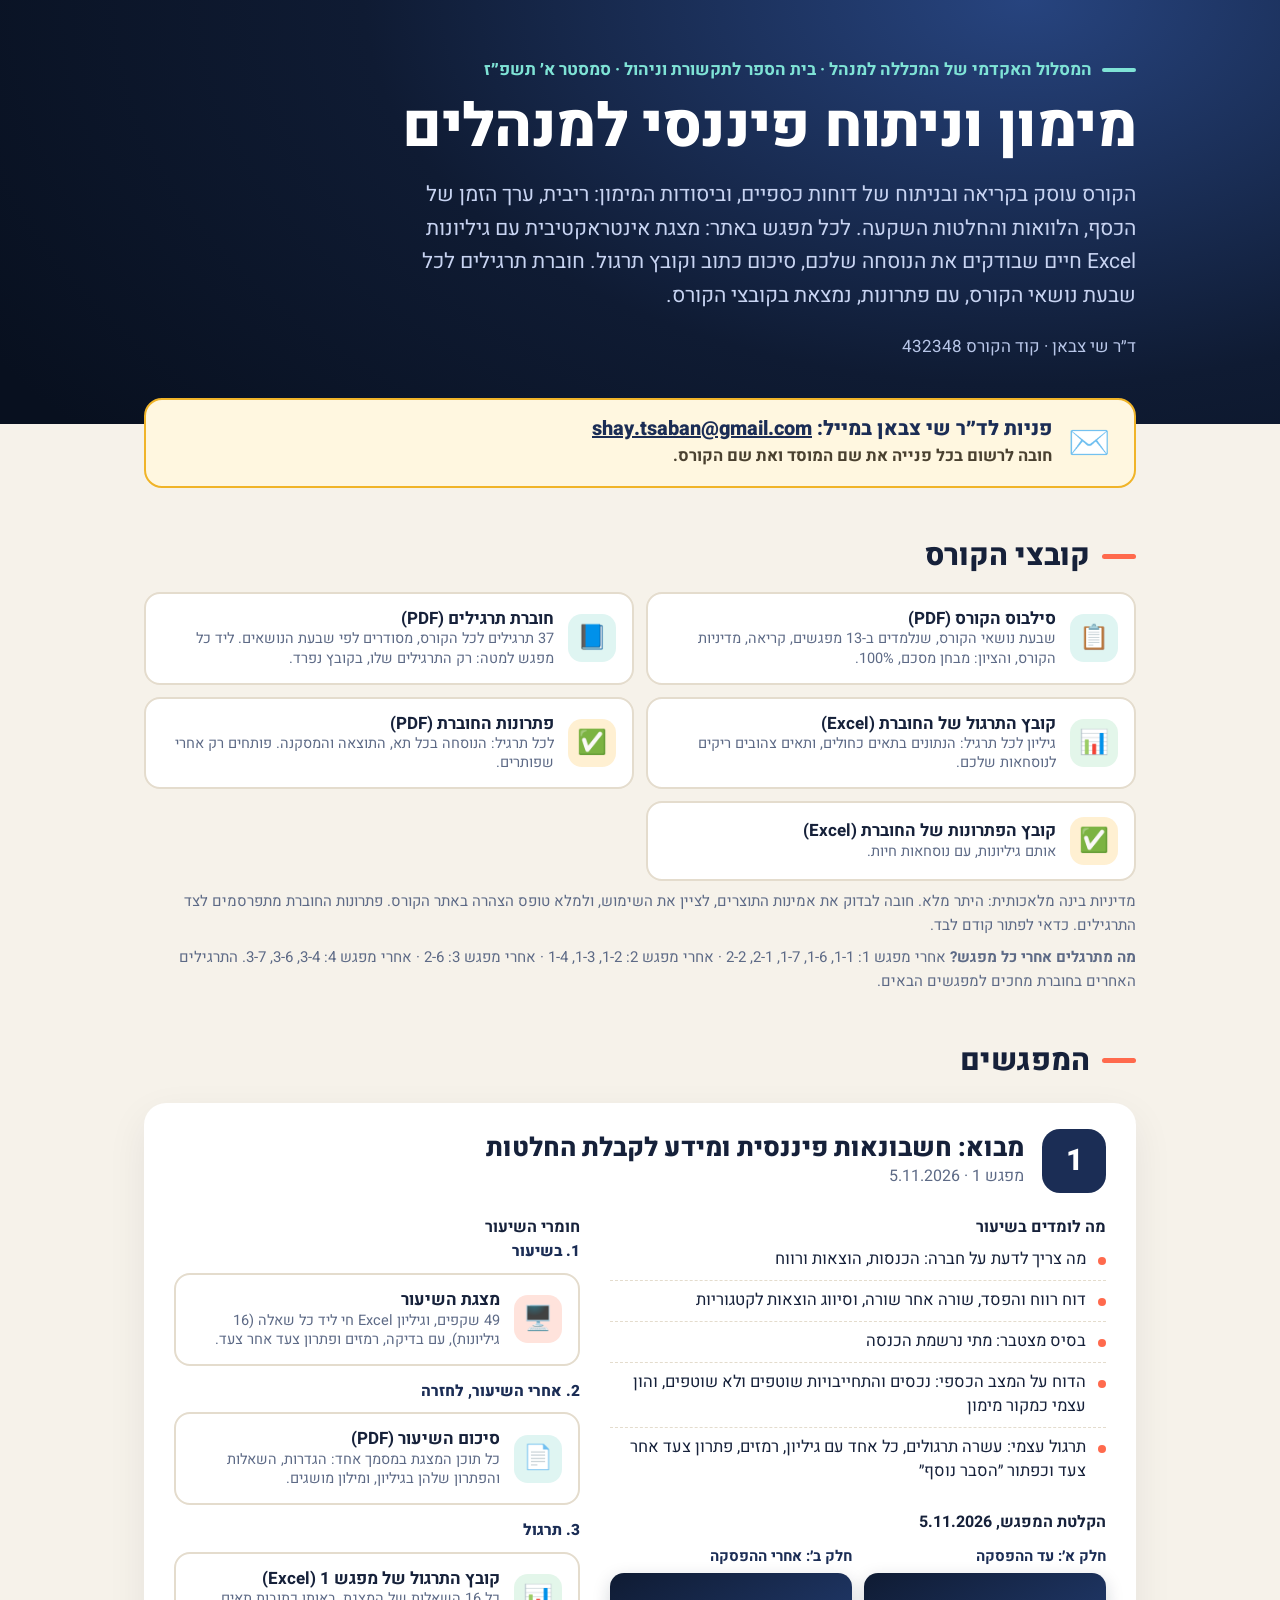
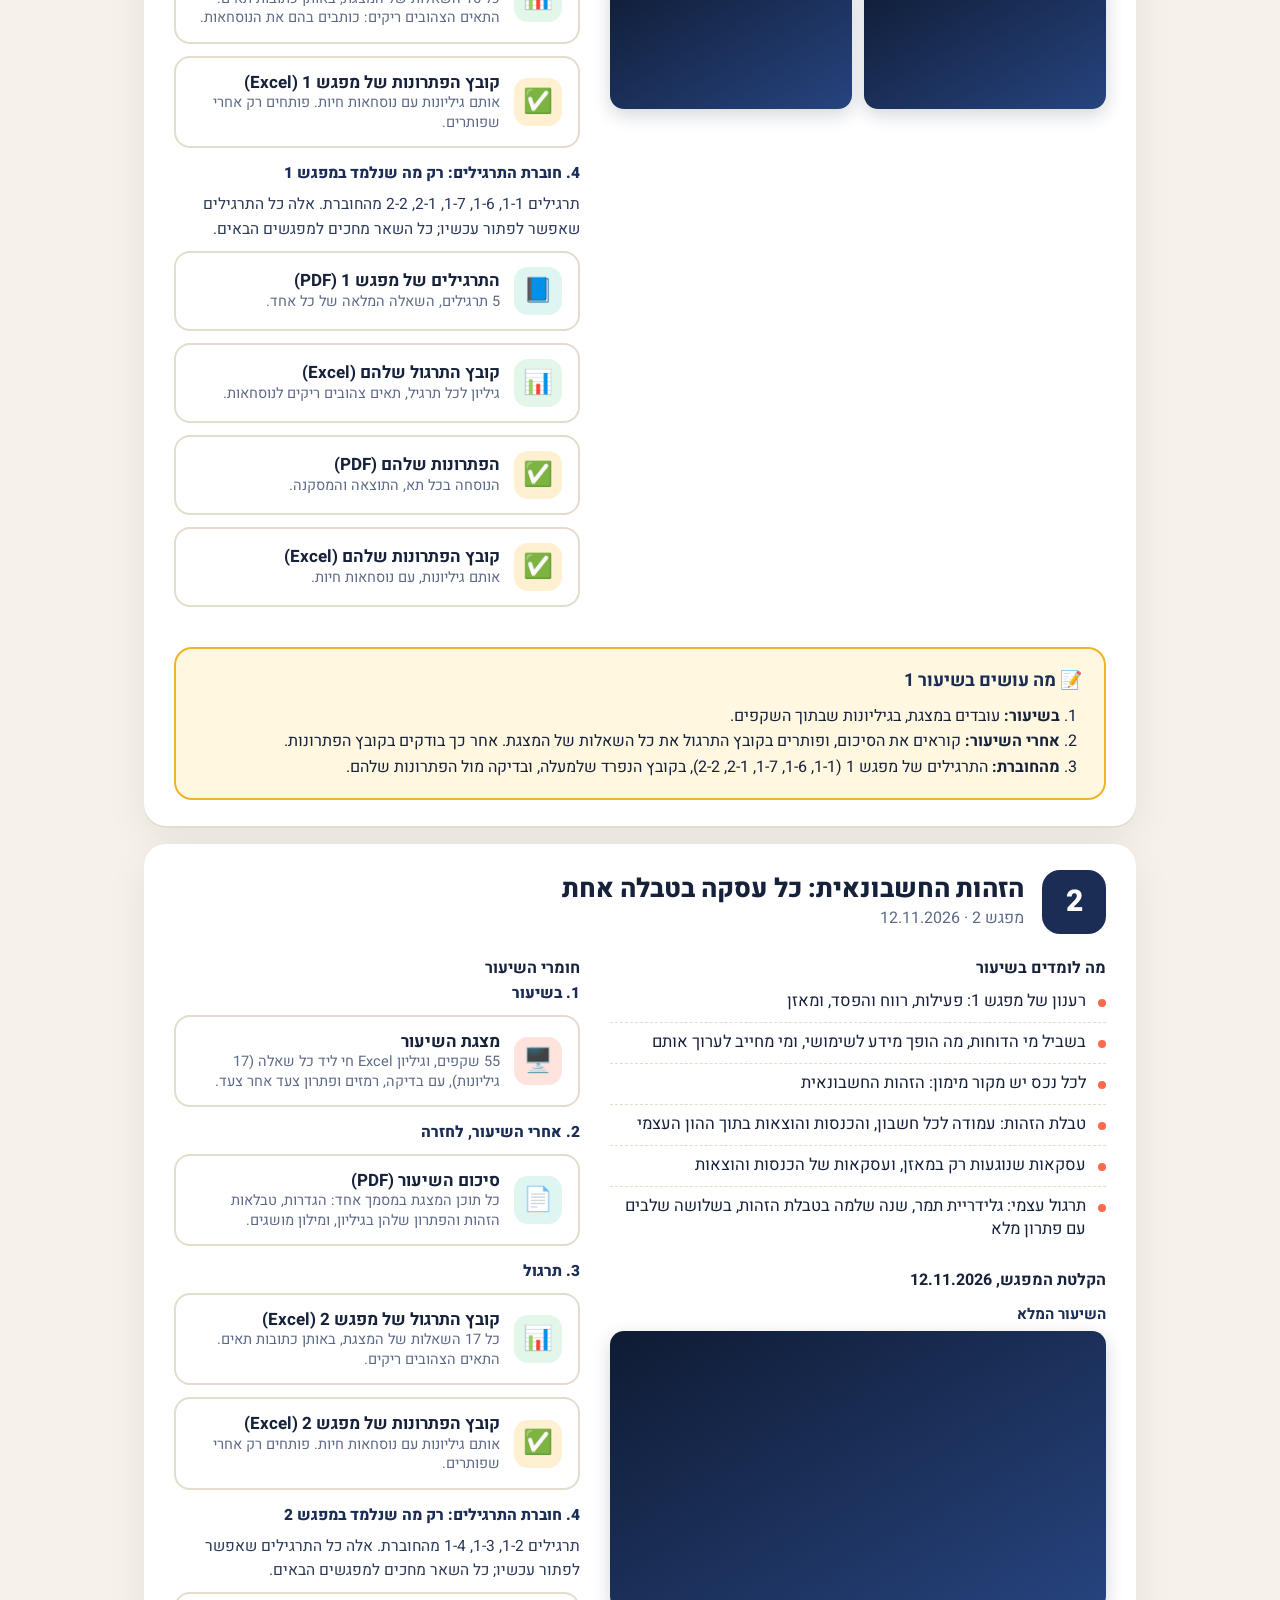
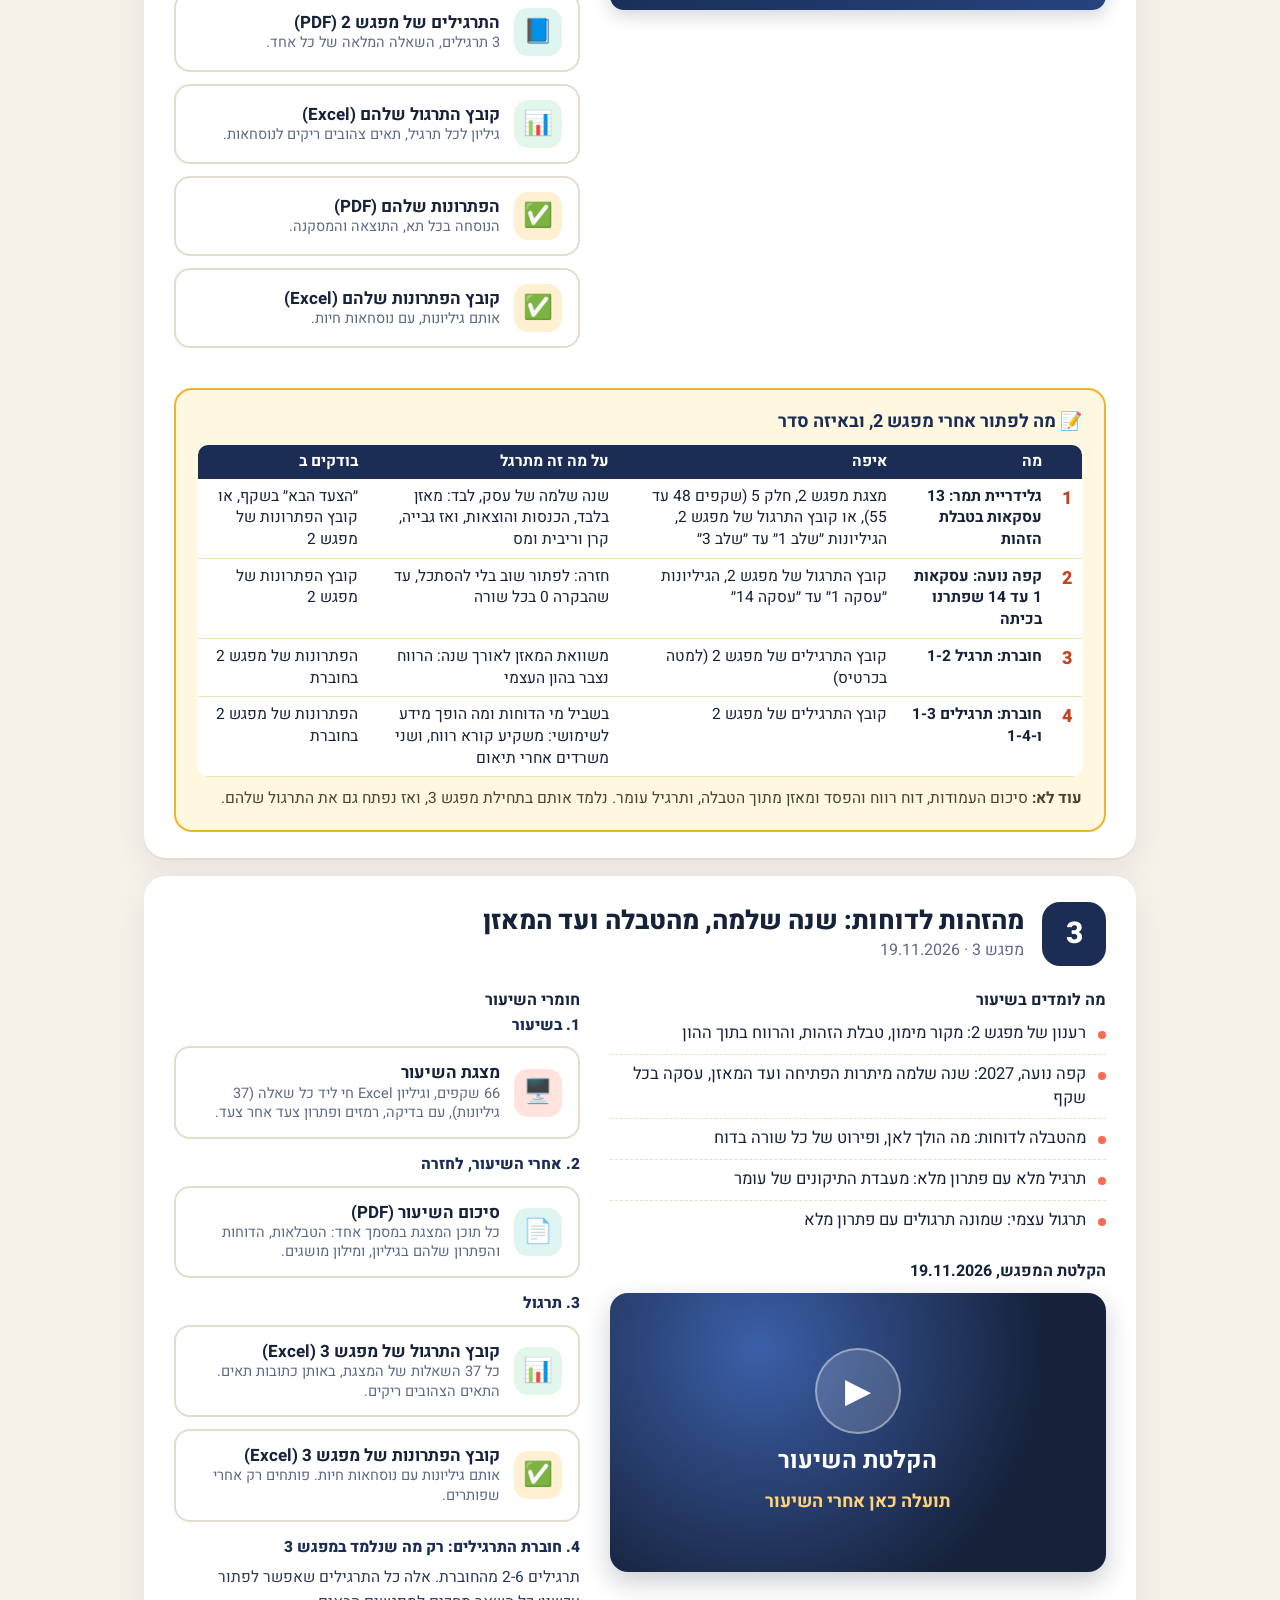
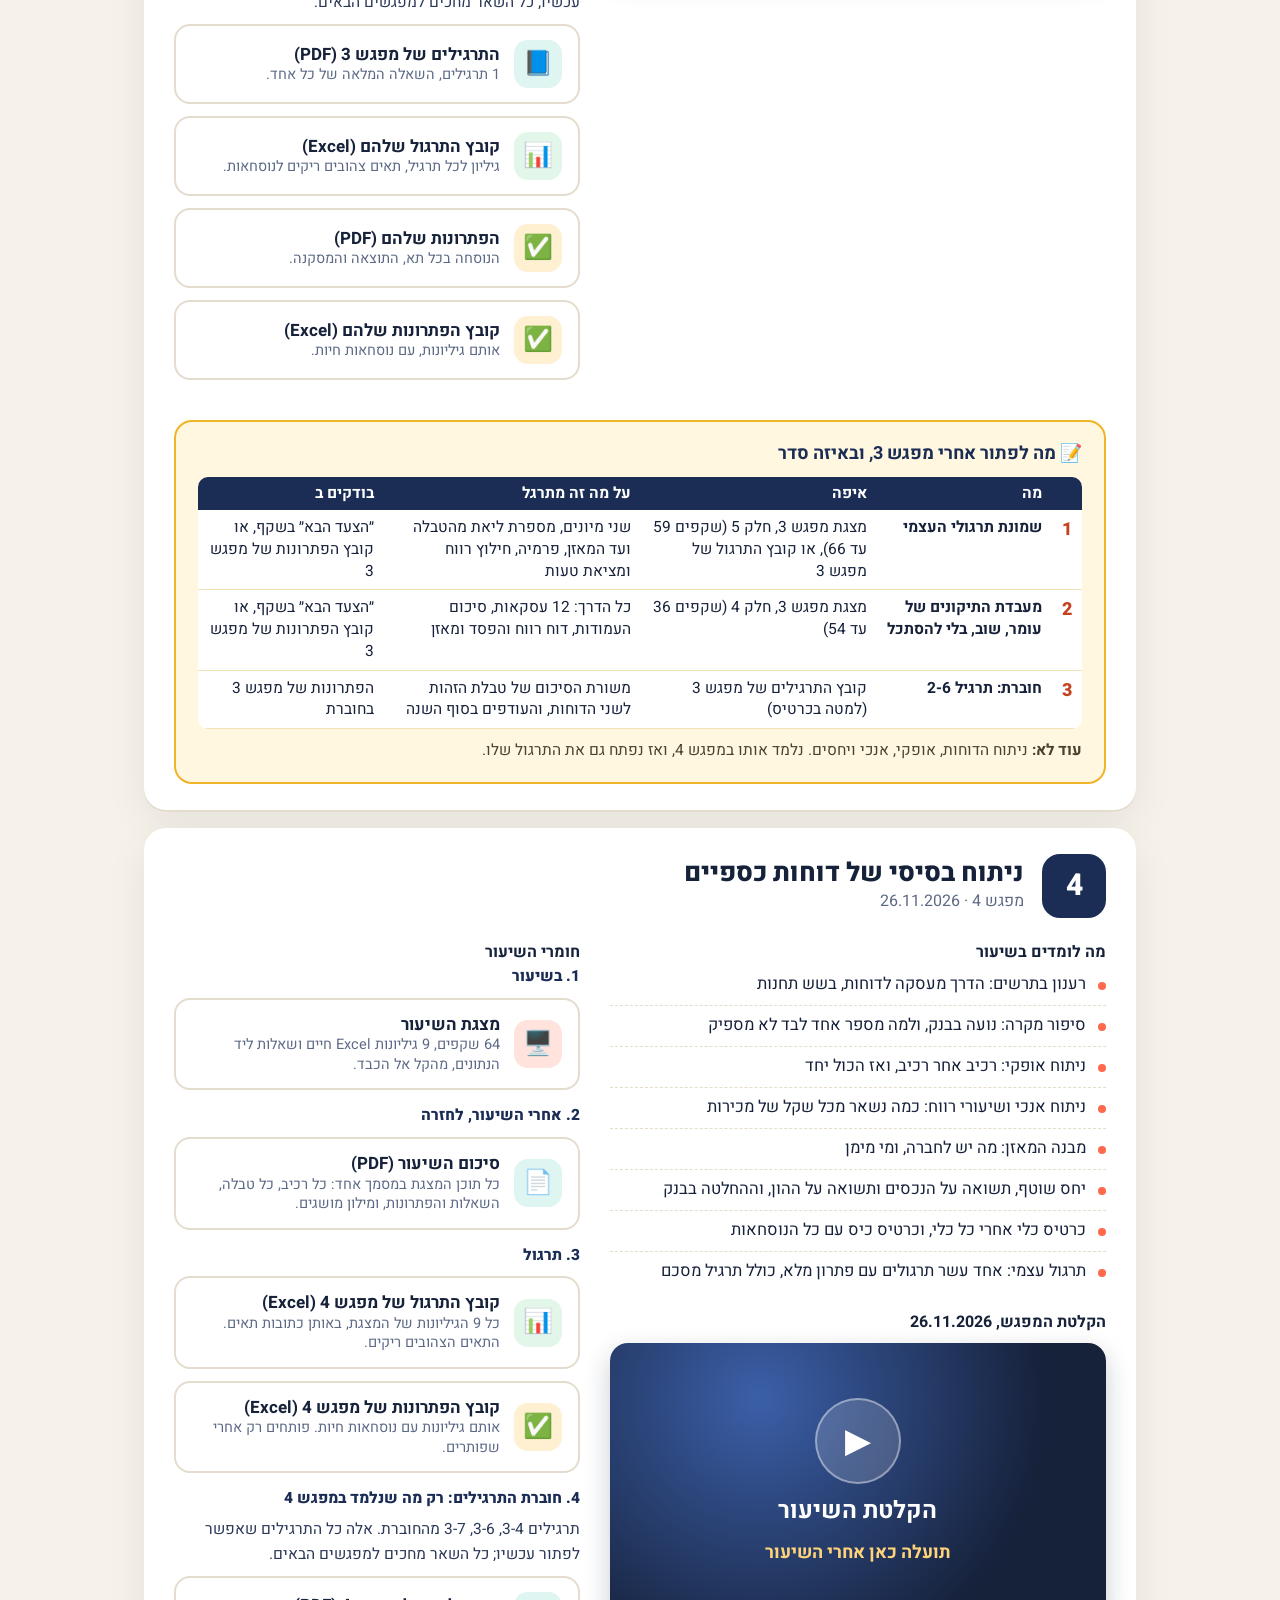
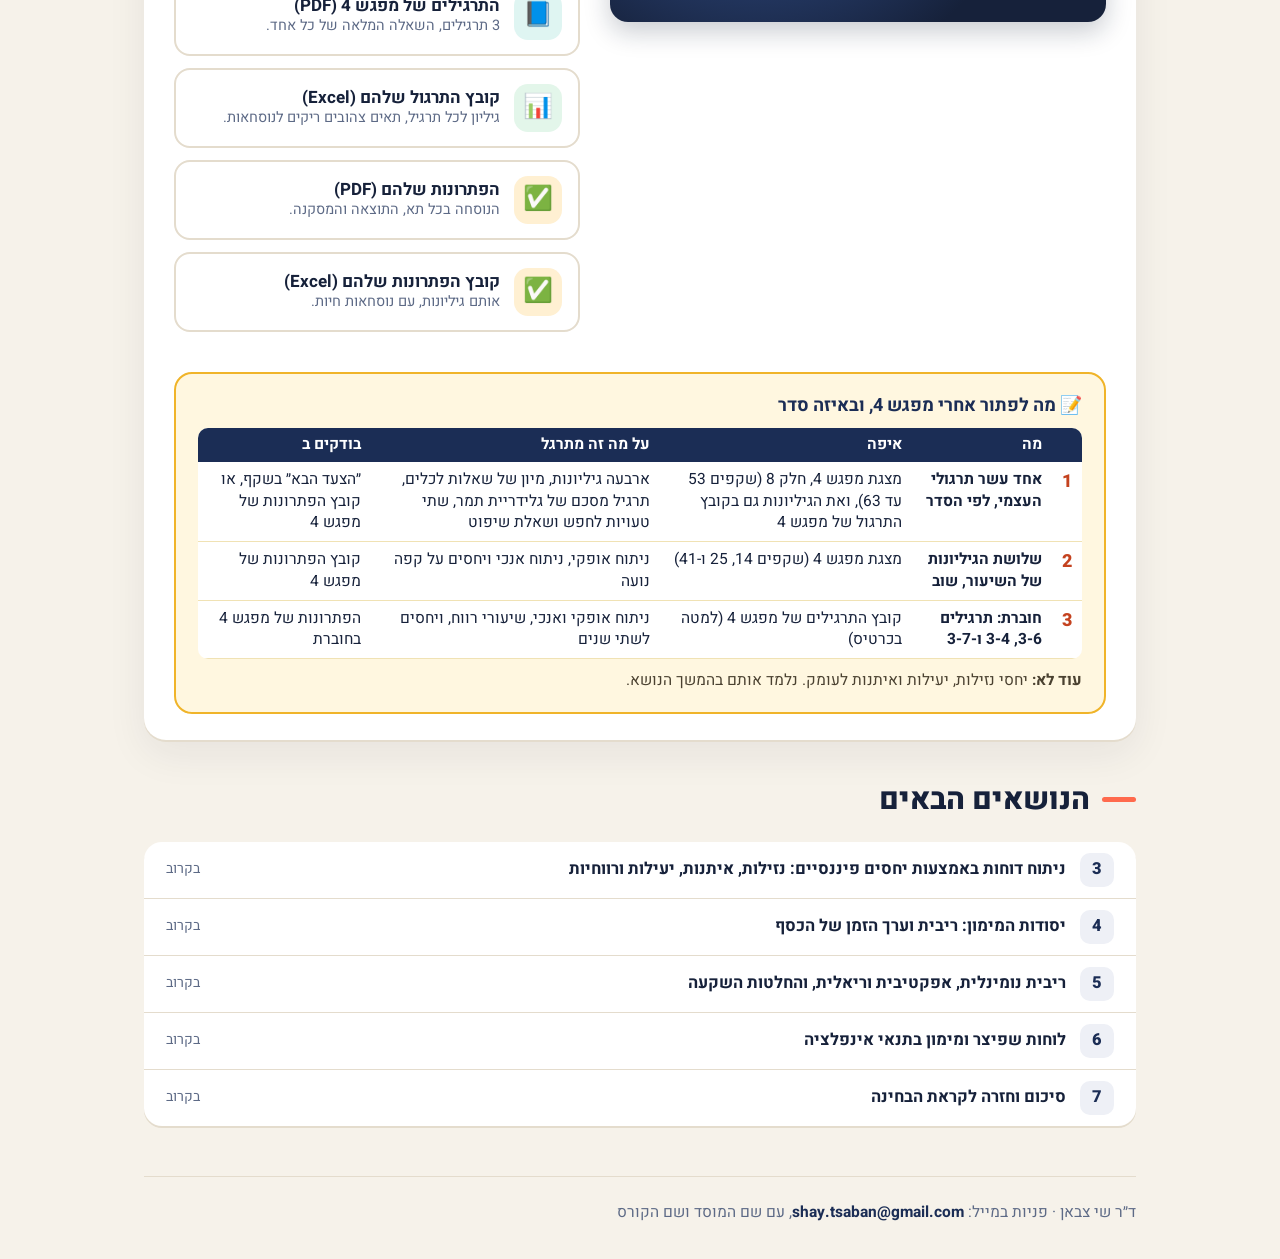
==== commit fe0ce41b: "Meeting 4, review round: no warm-up question; autofit fills every content slide; funnel, tool cards," ====
--- a/index.html
+++ b/index.html
@@ -125,13 +125,13 @@
 <h2 class="sec">קובצי הקורס</h2>
 <div class="cgrid">
 <a class="lk s" href="materials/syllabus.pdf" target="_blank" rel="noopener"><span class="e">📋</span><span><b>סילבוס הקורס (PDF)</b><span class="d">שבעת נושאי הקורס, שנלמדים ב-13 מפגשים, קריאה, מדיניות הקורס, והציון: מבחן מסכם, <span class="n">100%</span>.</span></span></a>
-<a class="lk s" href="materials/booklet.pdf" target="_blank" rel="noopener"><span class="e">📘</span><span><b>חוברת תרגילים (PDF)</b><span class="d"><span class="n">36</span> תרגילים לכל הקורס, מסודרים לפי שבעת הנושאים. ליד כל מפגש למטה: רק התרגילים שלו, בקובץ נפרד.</span></span></a>
+<a class="lk s" href="materials/booklet.pdf" target="_blank" rel="noopener"><span class="e">📘</span><span><b>חוברת תרגילים (PDF)</b><span class="d"><span class="n">37</span> תרגילים לכל הקורס, מסודרים לפי שבעת הנושאים. ליד כל מפגש למטה: רק התרגילים שלו, בקובץ נפרד.</span></span></a>
 <a class="lk x" href="materials/booklet-practice.xlsx" download><span class="e">📊</span><span><b>קובץ התרגול של החוברת (Excel)</b><span class="d">גיליון לכל תרגיל: הנתונים בתאים כחולים, ותאים צהובים ריקים לנוסחאות שלכם.</span></span></a>
 <a class="lk r" href="materials/booklet-solutions.pdf" target="_blank" rel="noopener"><span class="e">✅</span><span><b>פתרונות החוברת (PDF)</b><span class="d">לכל תרגיל: הנוסחה בכל תא, התוצאה והמסקנה. פותחים רק אחרי שפותרים.</span></span></a>
 <a class="lk r" href="materials/booklet-solutions.xlsx" download><span class="e">✅</span><span><b>קובץ הפתרונות של החוברת (Excel)</b><span class="d">אותם גיליונות, עם נוסחאות חיות.</span></span></a>
 </div>
 <p class="cnote">מדיניות בינה מלאכותית: היתר מלא. חובה לבדוק את אמינות התוצרים, לציין את השימוש, ולמלא טופס הצהרה באתר הקורס. פתרונות החוברת מתפרסמים לצד התרגילים. כדאי לפתור קודם לבד.</p>
-<p class="cnote"><b>מה מתרגלים אחרי כל מפגש?</b> אחרי מפגש <span class="n">1</span>: <span class="n">1-1</span>, <span class="n">1-6</span>, <span class="n">1-7</span>, <span class="n">2-1</span>, <span class="n">2-2</span> · אחרי מפגש <span class="n">2</span>: <span class="n">1-2</span>, <span class="n">1-3</span>, <span class="n">1-4</span> · אחרי מפגש <span class="n">3</span>: <span class="n">2-6</span> · אחרי מפגש <span class="n">4</span>: <span class="n">3-4</span>, <span class="n">3-6</span>. התרגילים האחרים בחוברת מחכים למפגשים הבאים.</p>
+<p class="cnote"><b>מה מתרגלים אחרי כל מפגש?</b> אחרי מפגש <span class="n">1</span>: <span class="n">1-1</span>, <span class="n">1-6</span>, <span class="n">1-7</span>, <span class="n">2-1</span>, <span class="n">2-2</span> · אחרי מפגש <span class="n">2</span>: <span class="n">1-2</span>, <span class="n">1-3</span>, <span class="n">1-4</span> · אחרי מפגש <span class="n">3</span>: <span class="n">2-6</span> · אחרי מפגש <span class="n">4</span>: <span class="n">3-4</span>, <span class="n">3-6</span>, <span class="n">3-7</span>. התרגילים האחרים בחוברת מחכים למפגשים הבאים.</p>
 </section>
 <section class="block">
 <h2 class="sec">המפגשים</h2>
@@ -228,23 +228,24 @@
 <li>ניתוח אנכי ושיעורי רווח: כמה נשאר מכל שקל של מכירות</li>
 <li>מבנה המאזן: מה יש לחברה, ומי מימן</li>
 <li>יחס שוטף, תשואה על הנכסים ותשואה על ההון, וההחלטה בבנק</li>
-<li>תרגול עצמי: ארבעה תרגולים עם פתרון מלא</li>
+<li>כרטיס כלי אחרי כל כלי, וכרטיס כיס עם כל הנוסחאות</li>
+<li>תרגול עצמי: אחד עשר תרגולים עם פתרון מלא, כולל תרגיל מסכם</li>
 </ul><div class="rec1" id="rec-4"><h4>הקלטת המפגש, <span class="n">26.11.2026</span></h4><div class="recbig"><div class="rb-in"><span class="rb-play">▶</span><b>הקלטת השיעור</b><span>תועלה כאן אחרי השיעור</span></div></div></div></div>
 <div><h4>חומרי השיעור</h4>
 <div class="grp"><h5>1. בשיעור</h5><div class="links">
-<a class="lk p" href="lectures/lecture-4/presentation.html"><span class="e">🖥️</span><span><b>מצגת השיעור</b><span class="d"><span class="n">51</span> שקפים, <span class="n">7</span> גיליונות Excel חיים ושאלות ליד הנתונים, מהקל אל הכבד.</span></span></a>
+<a class="lk p" href="lectures/lecture-4/presentation.html"><span class="e">🖥️</span><span><b>מצגת השיעור</b><span class="d"><span class="n">64</span> שקפים, <span class="n">9</span> גיליונות Excel חיים ושאלות ליד הנתונים, מהקל אל הכבד.</span></span></a>
 </div></div>
 <div class="grp"><h5>2. אחרי השיעור, לחזרה</h5><div class="links">
 <a class="lk s" href="lectures/lecture-4/summary.pdf"><span class="e">📄</span><span><b>סיכום השיעור (PDF)</b><span class="d">כל תוכן המצגת במסמך אחד: כל רכיב, כל טבלה, השאלות והפתרונות, ומילון מושגים.</span></span></a>
 </div></div>
 <div class="grp"><h5>3. תרגול</h5><div class="links">
-<a class="lk x" href="materials/practice-4.xlsx" download><span class="e">📊</span><span><b>קובץ התרגול של מפגש 4 (Excel)</b><span class="d">כל <span class="n">7</span> הגיליונות של המצגת, באותן כתובות תאים. התאים הצהובים ריקים.</span></span></a>
+<a class="lk x" href="materials/practice-4.xlsx" download><span class="e">📊</span><span><b>קובץ התרגול של מפגש 4 (Excel)</b><span class="d">כל <span class="n">9</span> הגיליונות של המצגת, באותן כתובות תאים. התאים הצהובים ריקים.</span></span></a>
 <a class="lk r" href="materials/practice-4-solutions.xlsx" download><span class="e">✅</span><span><b>קובץ הפתרונות של מפגש 4 (Excel)</b><span class="d">אותם גיליונות עם נוסחאות חיות. פותחים רק אחרי שפותרים.</span></span></a>
 </div></div>
-<div class="grp bkm"><h5>4. חוברת התרגילים: רק מה שנלמד במפגש 4</h5><p class="bkl">תרגילים <span class="n">3-4</span>, <span class="n">3-6</span> מהחוברת. אלה כל התרגילים שאפשר לפתור עכשיו; כל השאר מחכים למפגשים הבאים.</p><div class="links"><a class="lk s" href="materials/booklet-m4.pdf" target="_blank" rel="noopener"><span class="e">📘</span><span><b>התרגילים של מפגש 4 (PDF)</b><span class="d"><span class="n">2</span> תרגילים, השאלה המלאה של כל אחד.</span></span></a><a class="lk x" href="materials/booklet-m4-practice.xlsx" download><span class="e">📊</span><span><b>קובץ התרגול שלהם (Excel)</b><span class="d">גיליון לכל תרגיל, תאים צהובים ריקים לנוסחאות.</span></span></a><a class="lk r" href="materials/booklet-m4-solutions.pdf" target="_blank" rel="noopener"><span class="e">✅</span><span><b>הפתרונות שלהם (PDF)</b><span class="d">הנוסחה בכל תא, התוצאה והמסקנה.</span></span></a><a class="lk r" href="materials/booklet-m4-solutions.xlsx" download><span class="e">✅</span><span><b>קובץ הפתרונות שלהם (Excel)</b><span class="d">אותם גיליונות, עם נוסחאות חיות.</span></span></a></div></div>
-</div>
-</div>
-<div class="todo solve"><h4>📝 מה לפתור אחרי מפגש 4, ובאיזה סדר</h4><table class="slv"><tr><th></th><th>מה</th><th>איפה</th><th>על מה זה מתרגל</th><th>בודקים ב</th></tr><tr><td class="k"><span class="n">1</span></td><td><b>ארבעת תרגולי העצמי</b></td><td>מצגת מפגש 4, חלק 8 (שקפים 48 עד 51), או קובץ התרגול של מפגש 4</td><td>ניתוח אנכי, ארבעה יחסים, שנה מול שנה, ומבנה המאזן</td><td>״הצעד הבא״ בשקף, או קובץ הפתרונות של מפגש 4</td></tr><tr><td class="k"><span class="n">2</span></td><td><b>שלושת הגיליונות של השיעור, שוב</b></td><td>מצגת מפגש 4 (שקפים 14, 24 ו-38)</td><td>ניתוח אופקי, ניתוח אנכי ויחסים על קפה נועה</td><td>קובץ הפתרונות של מפגש 4</td></tr><tr><td class="k"><span class="n">3</span></td><td><b>חוברת: תרגילים 3-6 ו-3-4</b></td><td>קובץ התרגילים של מפגש 4 (למטה בכרטיס)</td><td>ניתוח אופקי ואנכי, ושיעורי רווח ותשואות</td><td>הפתרונות של מפגש 4 בחוברת</td></tr></table><p class="slvn"><b>עוד לא:</b> יחסי נזילות, יעילות ואיתנות לעומק. נלמד אותם בהמשך הנושא.</p></div>
+<div class="grp bkm"><h5>4. חוברת התרגילים: רק מה שנלמד במפגש 4</h5><p class="bkl">תרגילים <span class="n">3-4</span>, <span class="n">3-6</span>, <span class="n">3-7</span> מהחוברת. אלה כל התרגילים שאפשר לפתור עכשיו; כל השאר מחכים למפגשים הבאים.</p><div class="links"><a class="lk s" href="materials/booklet-m4.pdf" target="_blank" rel="noopener"><span class="e">📘</span><span><b>התרגילים של מפגש 4 (PDF)</b><span class="d"><span class="n">3</span> תרגילים, השאלה המלאה של כל אחד.</span></span></a><a class="lk x" href="materials/booklet-m4-practice.xlsx" download><span class="e">📊</span><span><b>קובץ התרגול שלהם (Excel)</b><span class="d">גיליון לכל תרגיל, תאים צהובים ריקים לנוסחאות.</span></span></a><a class="lk r" href="materials/booklet-m4-solutions.pdf" target="_blank" rel="noopener"><span class="e">✅</span><span><b>הפתרונות שלהם (PDF)</b><span class="d">הנוסחה בכל תא, התוצאה והמסקנה.</span></span></a><a class="lk r" href="materials/booklet-m4-solutions.xlsx" download><span class="e">✅</span><span><b>קובץ הפתרונות שלהם (Excel)</b><span class="d">אותם גיליונות, עם נוסחאות חיות.</span></span></a></div></div>
+</div>
+</div>
+<div class="todo solve"><h4>📝 מה לפתור אחרי מפגש 4, ובאיזה סדר</h4><table class="slv"><tr><th></th><th>מה</th><th>איפה</th><th>על מה זה מתרגל</th><th>בודקים ב</th></tr><tr><td class="k"><span class="n">1</span></td><td><b>אחד עשר תרגולי העצמי, לפי הסדר</b></td><td>מצגת מפגש 4, חלק 8 (שקפים 53 עד 63), ואת הגיליונות גם בקובץ התרגול של מפגש 4</td><td>ארבעה גיליונות, מיון של שאלות לכלים, תרגיל מסכם של גלידריית תמר, שתי טעויות לחפש ושאלת שיפוט</td><td>״הצעד הבא״ בשקף, או קובץ הפתרונות של מפגש 4</td></tr><tr><td class="k"><span class="n">2</span></td><td><b>שלושת הגיליונות של השיעור, שוב</b></td><td>מצגת מפגש 4 (שקפים 14, 25 ו-41)</td><td>ניתוח אופקי, ניתוח אנכי ויחסים על קפה נועה</td><td>קובץ הפתרונות של מפגש 4</td></tr><tr><td class="k"><span class="n">3</span></td><td><b>חוברת: תרגילים 3-6, 3-4 ו-3-7</b></td><td>קובץ התרגילים של מפגש 4 (למטה בכרטיס)</td><td>ניתוח אופקי ואנכי, שיעורי רווח, ויחסים לשתי שנים</td><td>הפתרונות של מפגש 4 בחוברת</td></tr></table><p class="slvn"><b>עוד לא:</b> יחסי נזילות, יעילות ואיתנות לעומק. נלמד אותם בהמשך הנושא.</p></div>
 </article>
 <h2 class="sec" style="margin-top:36px">הנושאים הבאים</h2>
 <ul class="ups"><li><span class="un"><span class="n">3</span></span><span>ניתוח דוחות באמצעות יחסים פיננסיים: נזילות, איתנות, יעילות ורווחיות</span><em>בקרוב</em></li><li><span class="un"><span class="n">4</span></span><span>יסודות המימון: ריבית וערך הזמן של הכסף</span><em>בקרוב</em></li><li><span class="un"><span class="n">5</span></span><span>ריבית נומינלית, אפקטיבית וריאלית, והחלטות השקעה</span><em>בקרוב</em></li><li><span class="un"><span class="n">6</span></span><span>לוחות שפיצר ומימון בתנאי אינפלציה</span><em>בקרוב</em></li><li><span class="un"><span class="n">7</span></span><span>סיכום וחזרה לקראת הבחינה</span><em>בקרוב</em></li></ul>
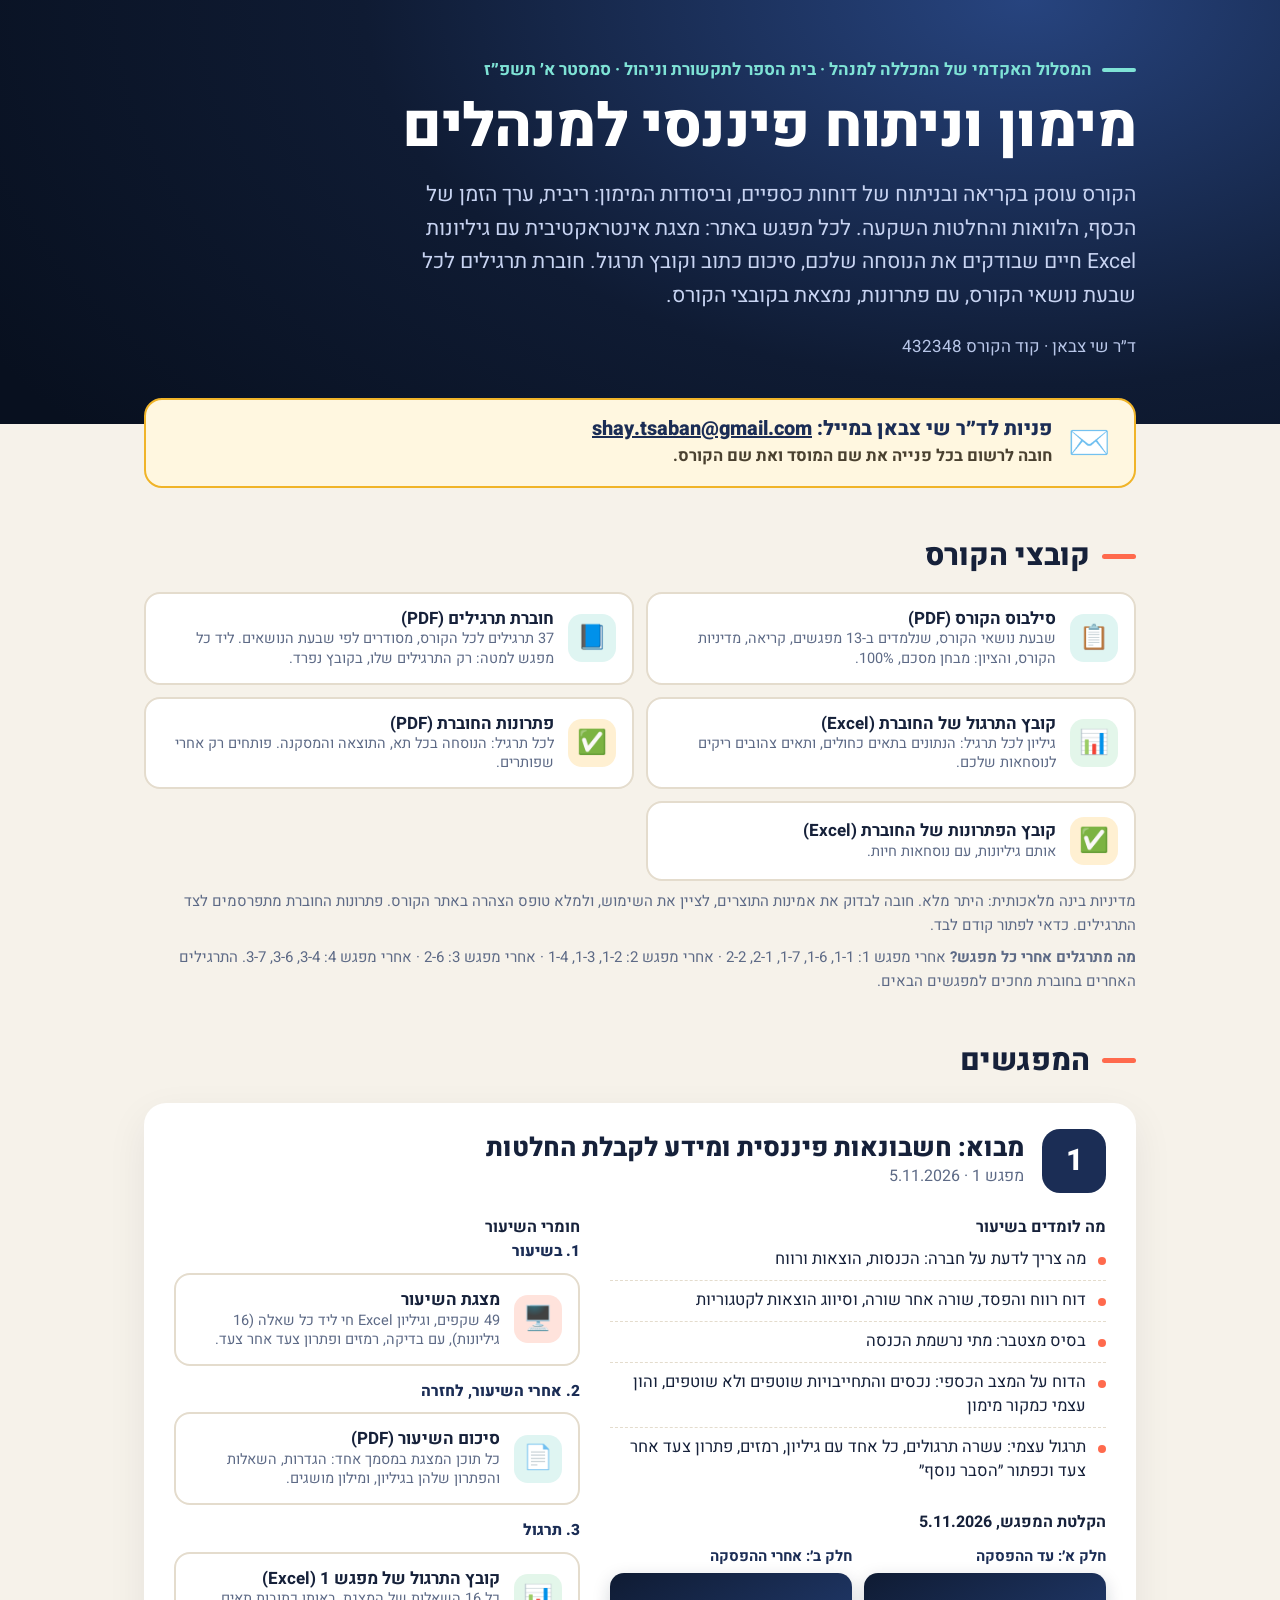
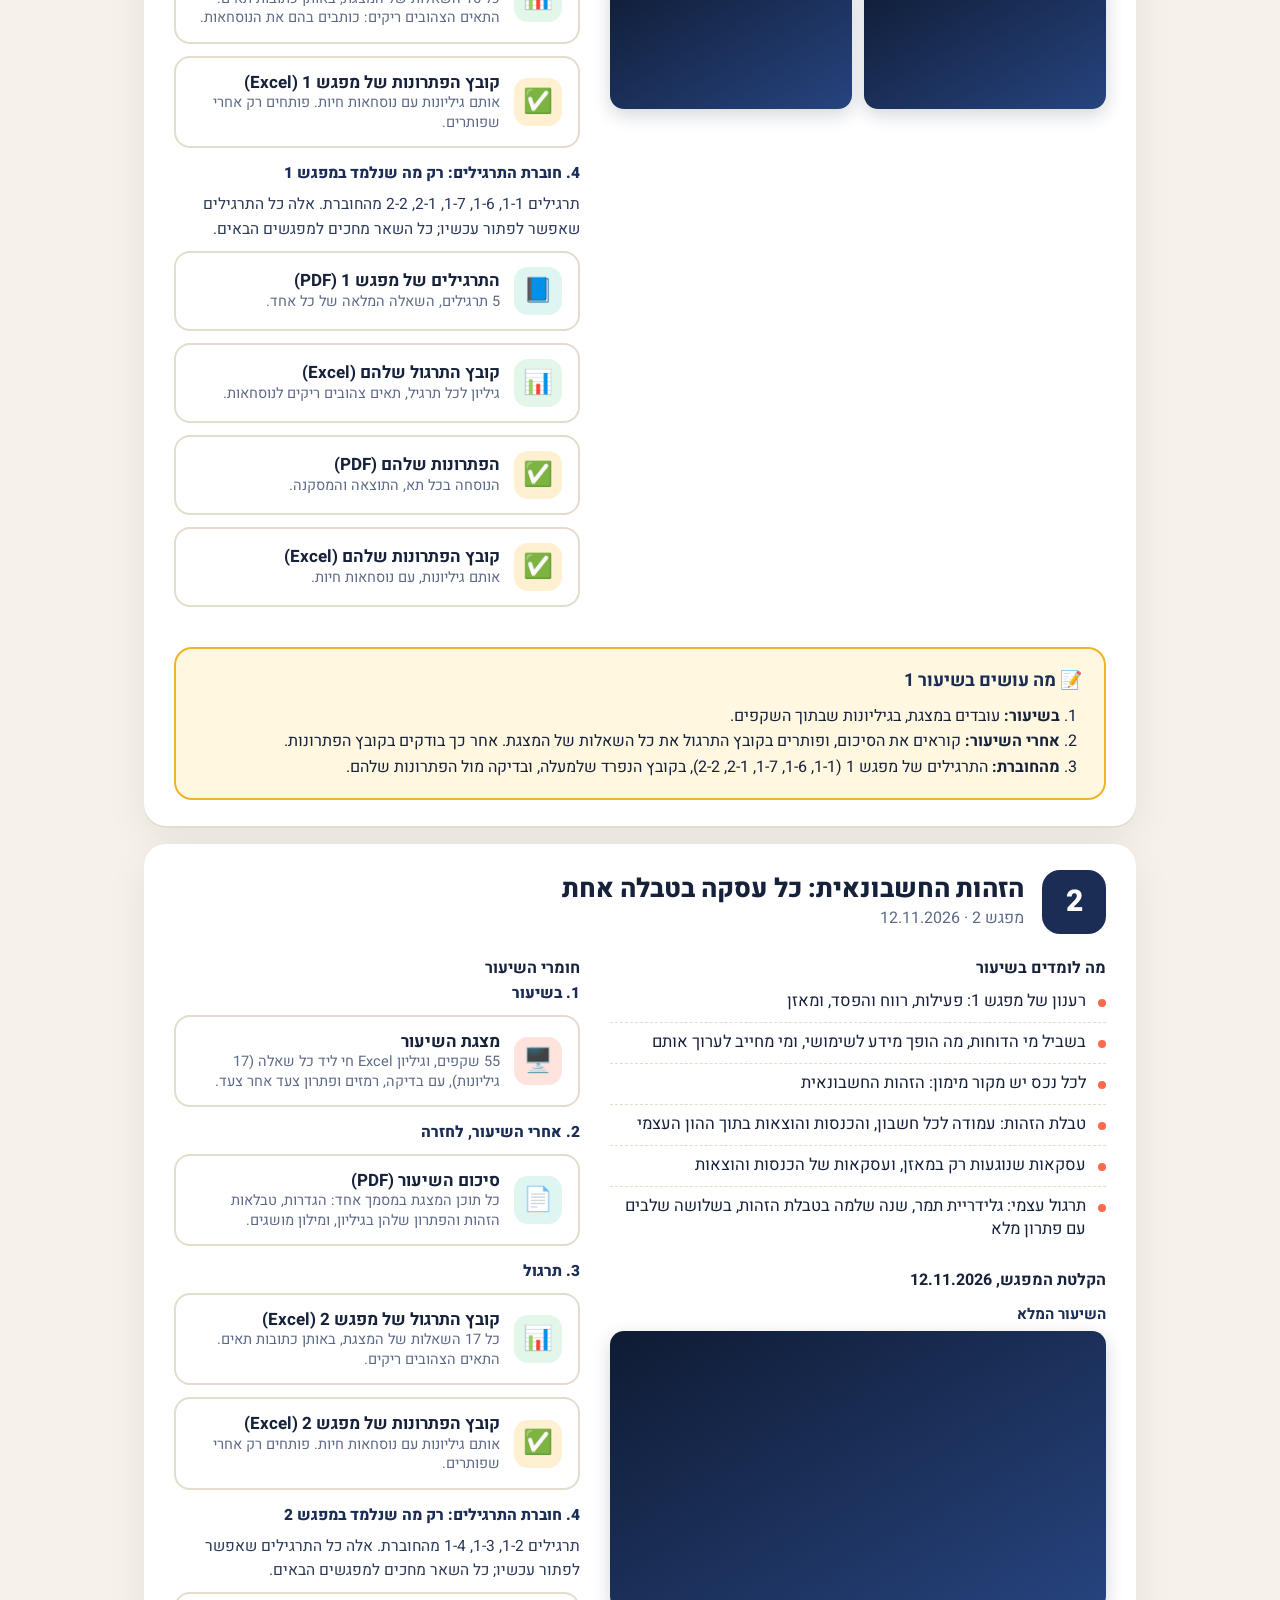
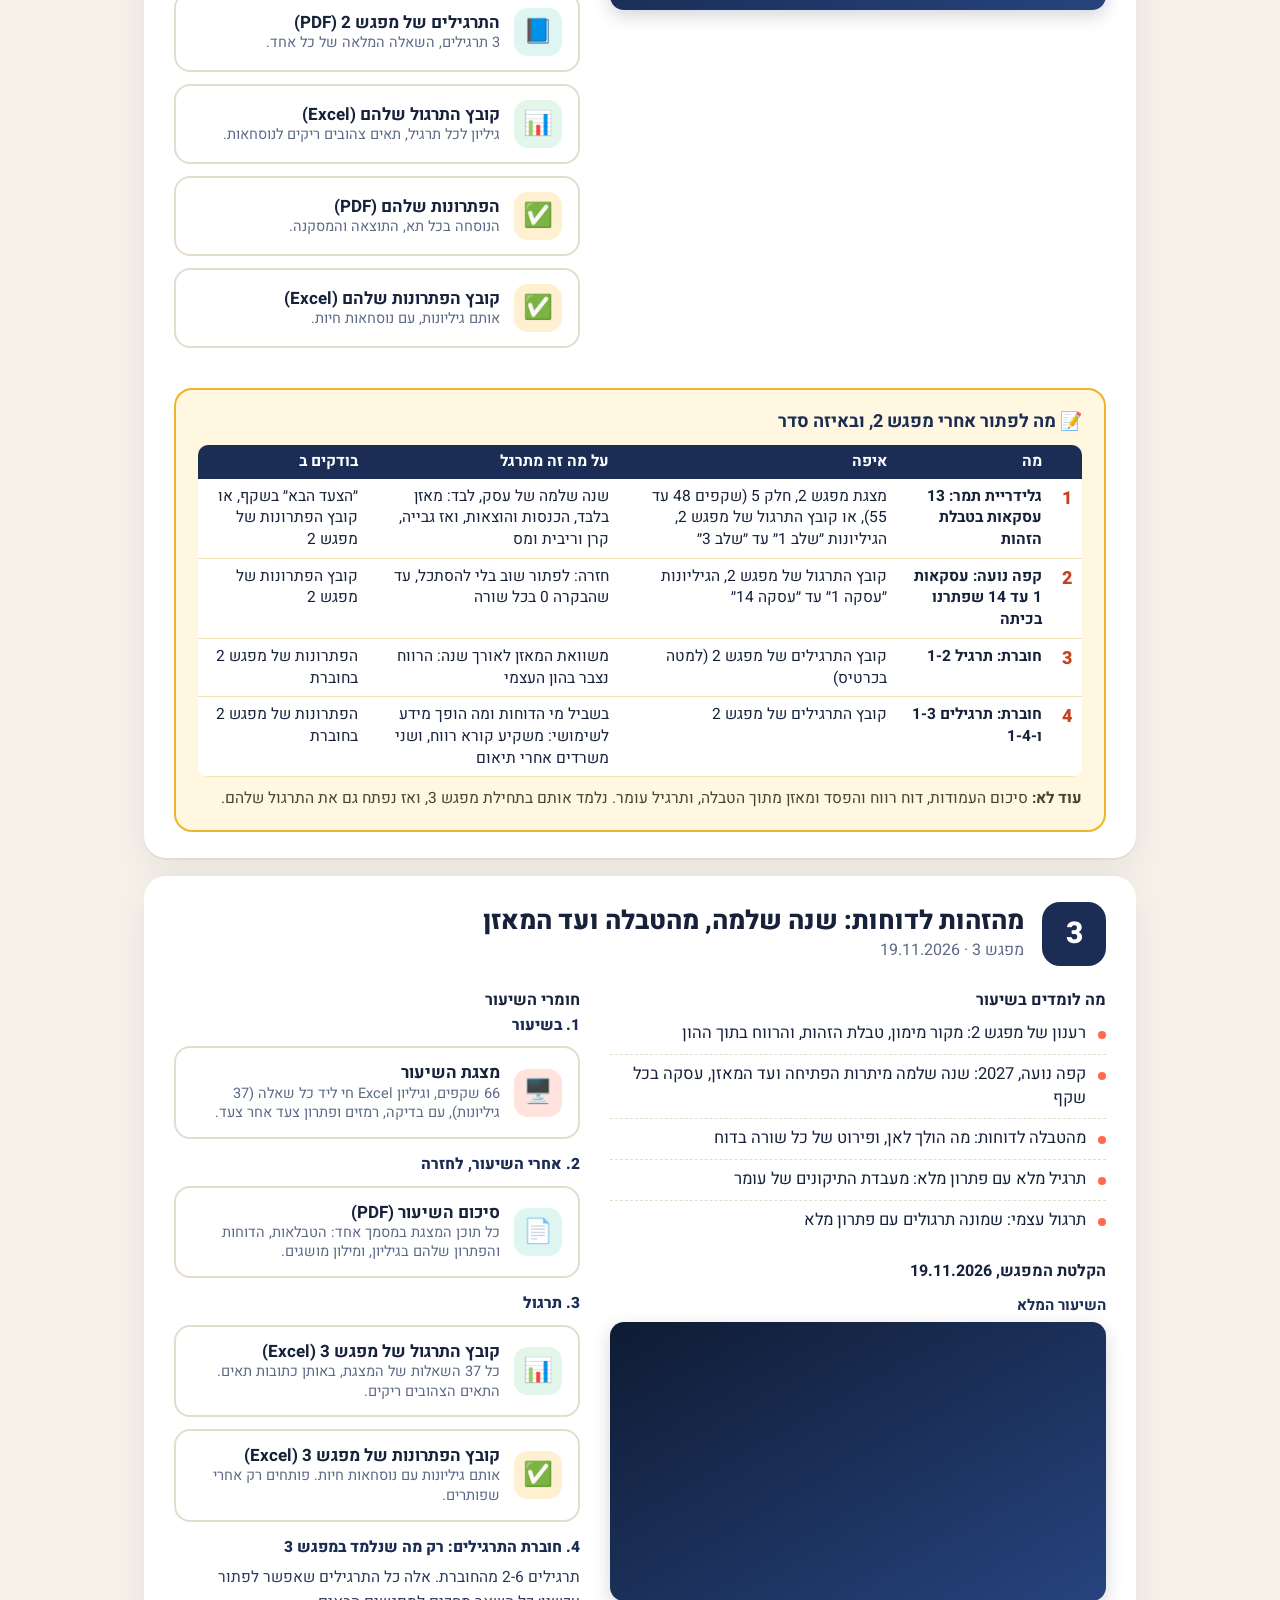
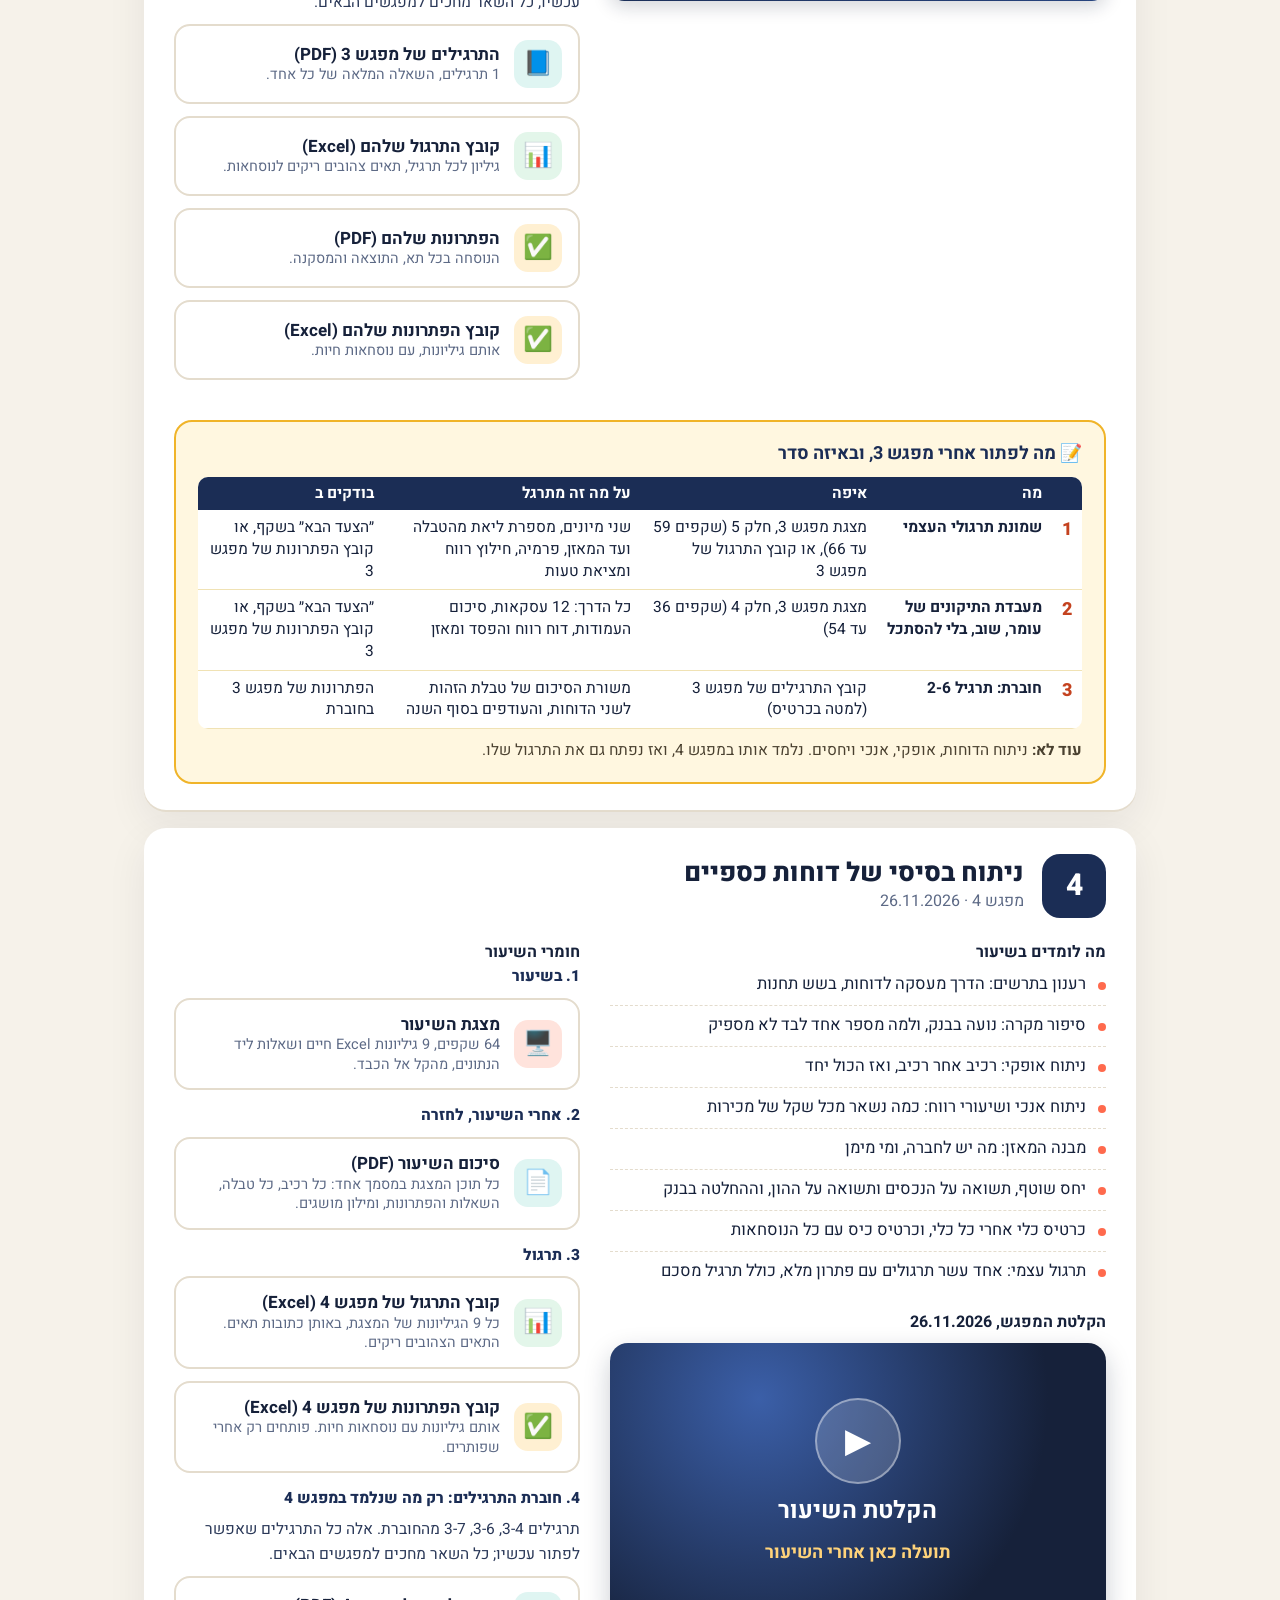
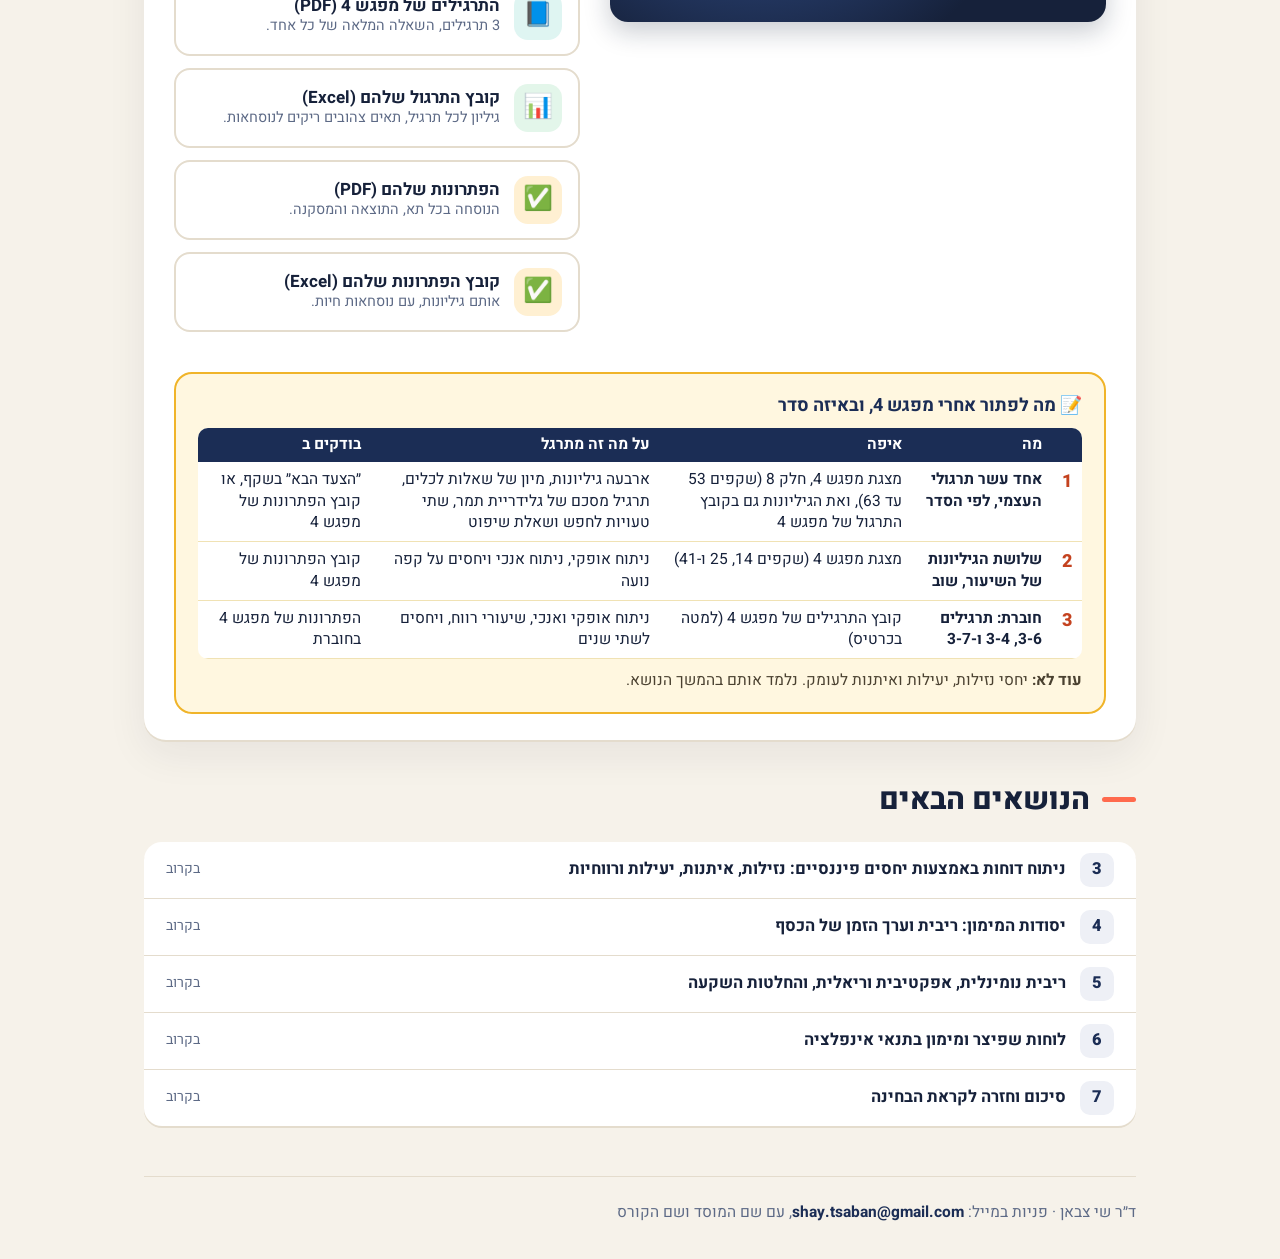
==== commit ffff99d8: "Hub: meeting 3 recording embedded Co-Authored-By: Claude Opus 5.5 <noreply@anthropic.com>" ====
--- a/index.html
+++ b/index.html
@@ -201,7 +201,7 @@
 <li>מהטבלה לדוחות: מה הולך לאן, ופירוט של כל שורה בדוח</li>
 <li>תרגיל מלא עם פתרון מלא: מעבדת התיקונים של עומר</li>
 <li>תרגול עצמי: שמונה תרגולים עם פתרון מלא</li>
-</ul><div class="rec1" id="rec-3"><h4>הקלטת המפגש, <span class="n">19.11.2026</span></h4><div class="recbig"><div class="rb-in"><span class="rb-play">▶</span><b>הקלטת השיעור</b><span>תועלה כאן אחרי השיעור</span></div></div></div></div>
+</ul><div class="rec1" id="rec-3"><h4>הקלטת המפגש, <span class="n">19.11.2026</span></h4><div class="recrow"><div class="recone"><div class="reclab">השיעור המלא</div><div class="recbox"><iframe src="https://www.youtube-nocookie.com/embed/YC2izhGAWrY" title="הקלטת מפגש 3, השיעור המלא" loading="lazy" allow="accelerometer; autoplay; clipboard-write; encrypted-media; gyroscope; picture-in-picture; web-share" referrerpolicy="strict-origin-when-cross-origin" allowfullscreen></iframe></div></div></div></div></div>
 <div><h4>חומרי השיעור</h4>
 <div class="grp"><h5>1. בשיעור</h5><div class="links">
 <a class="lk p" href="lectures/lecture-3/presentation.html"><span class="e">🖥️</span><span><b>מצגת השיעור</b><span class="d"><span class="n">66</span> שקפים, וגיליון Excel חי ליד כל שאלה (<span class="n">37</span> גיליונות), עם בדיקה, רמזים ופתרון צעד אחר צעד.</span></span></a>
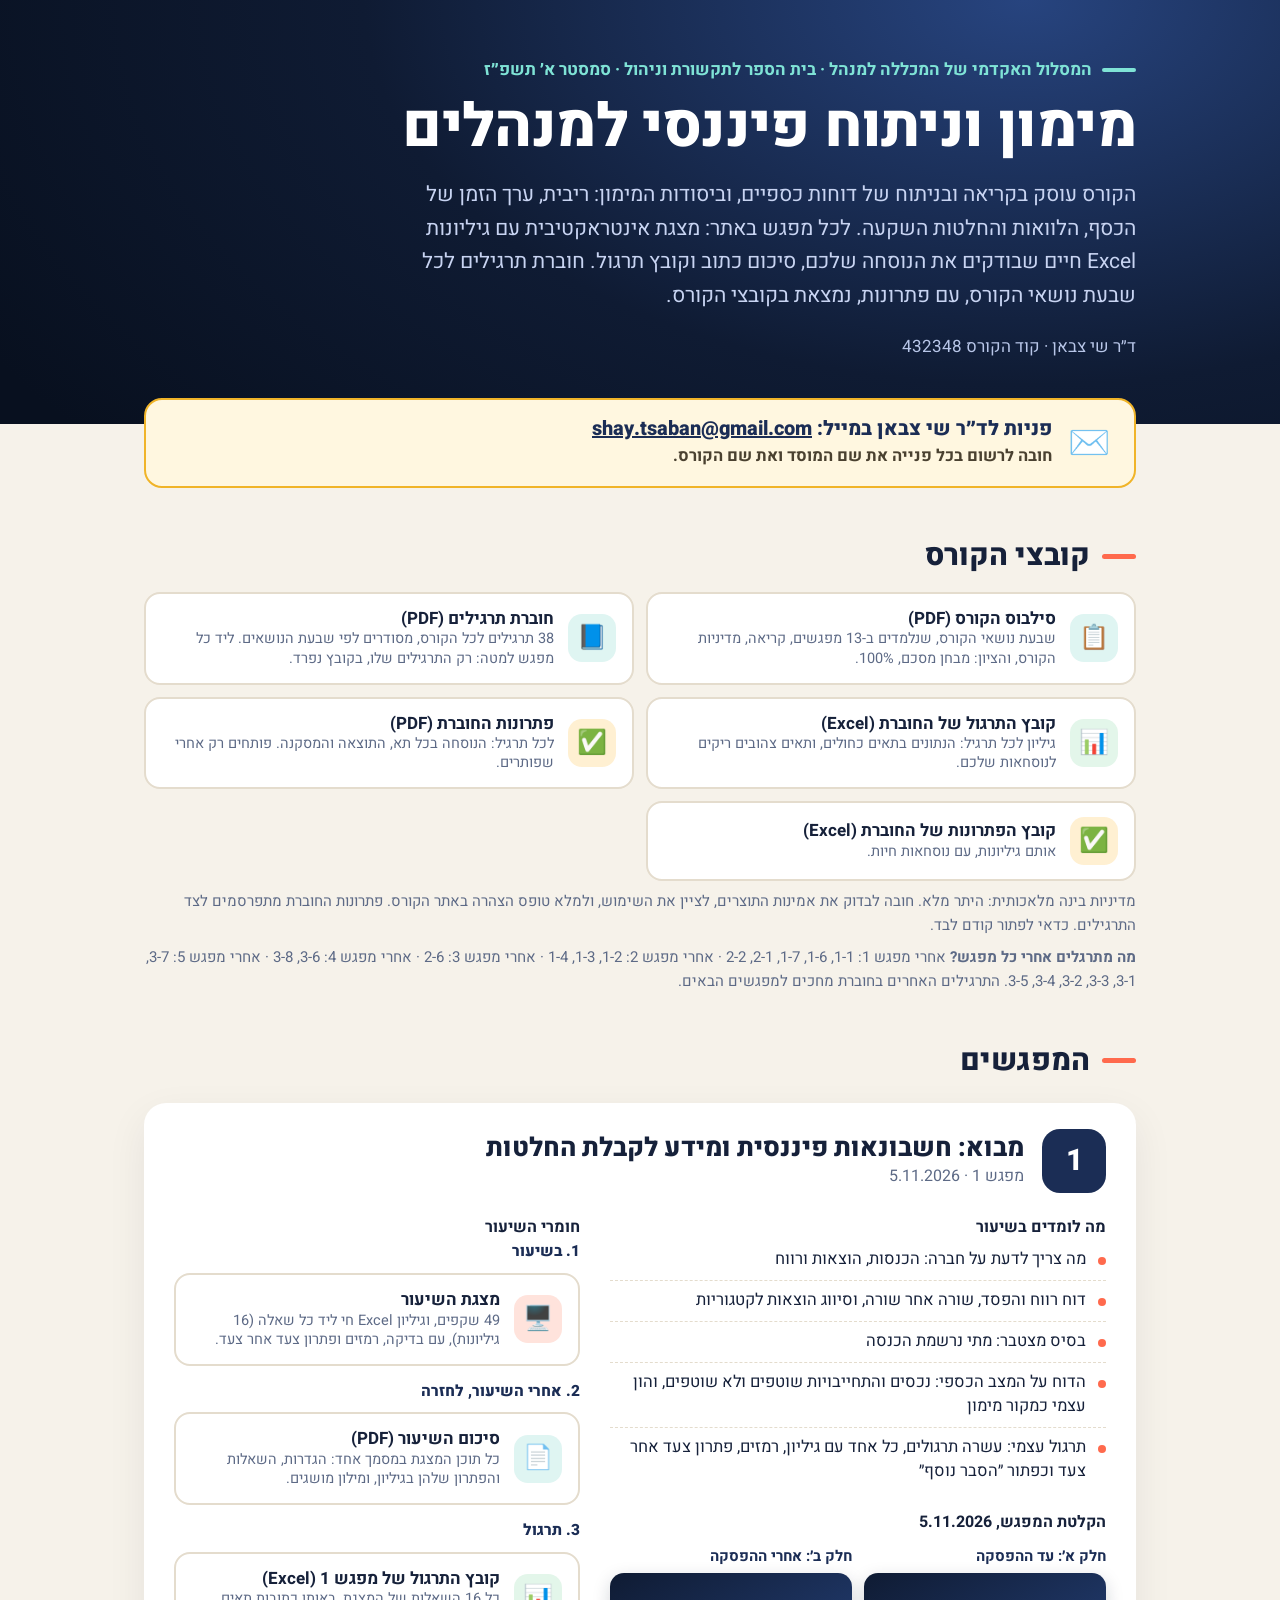
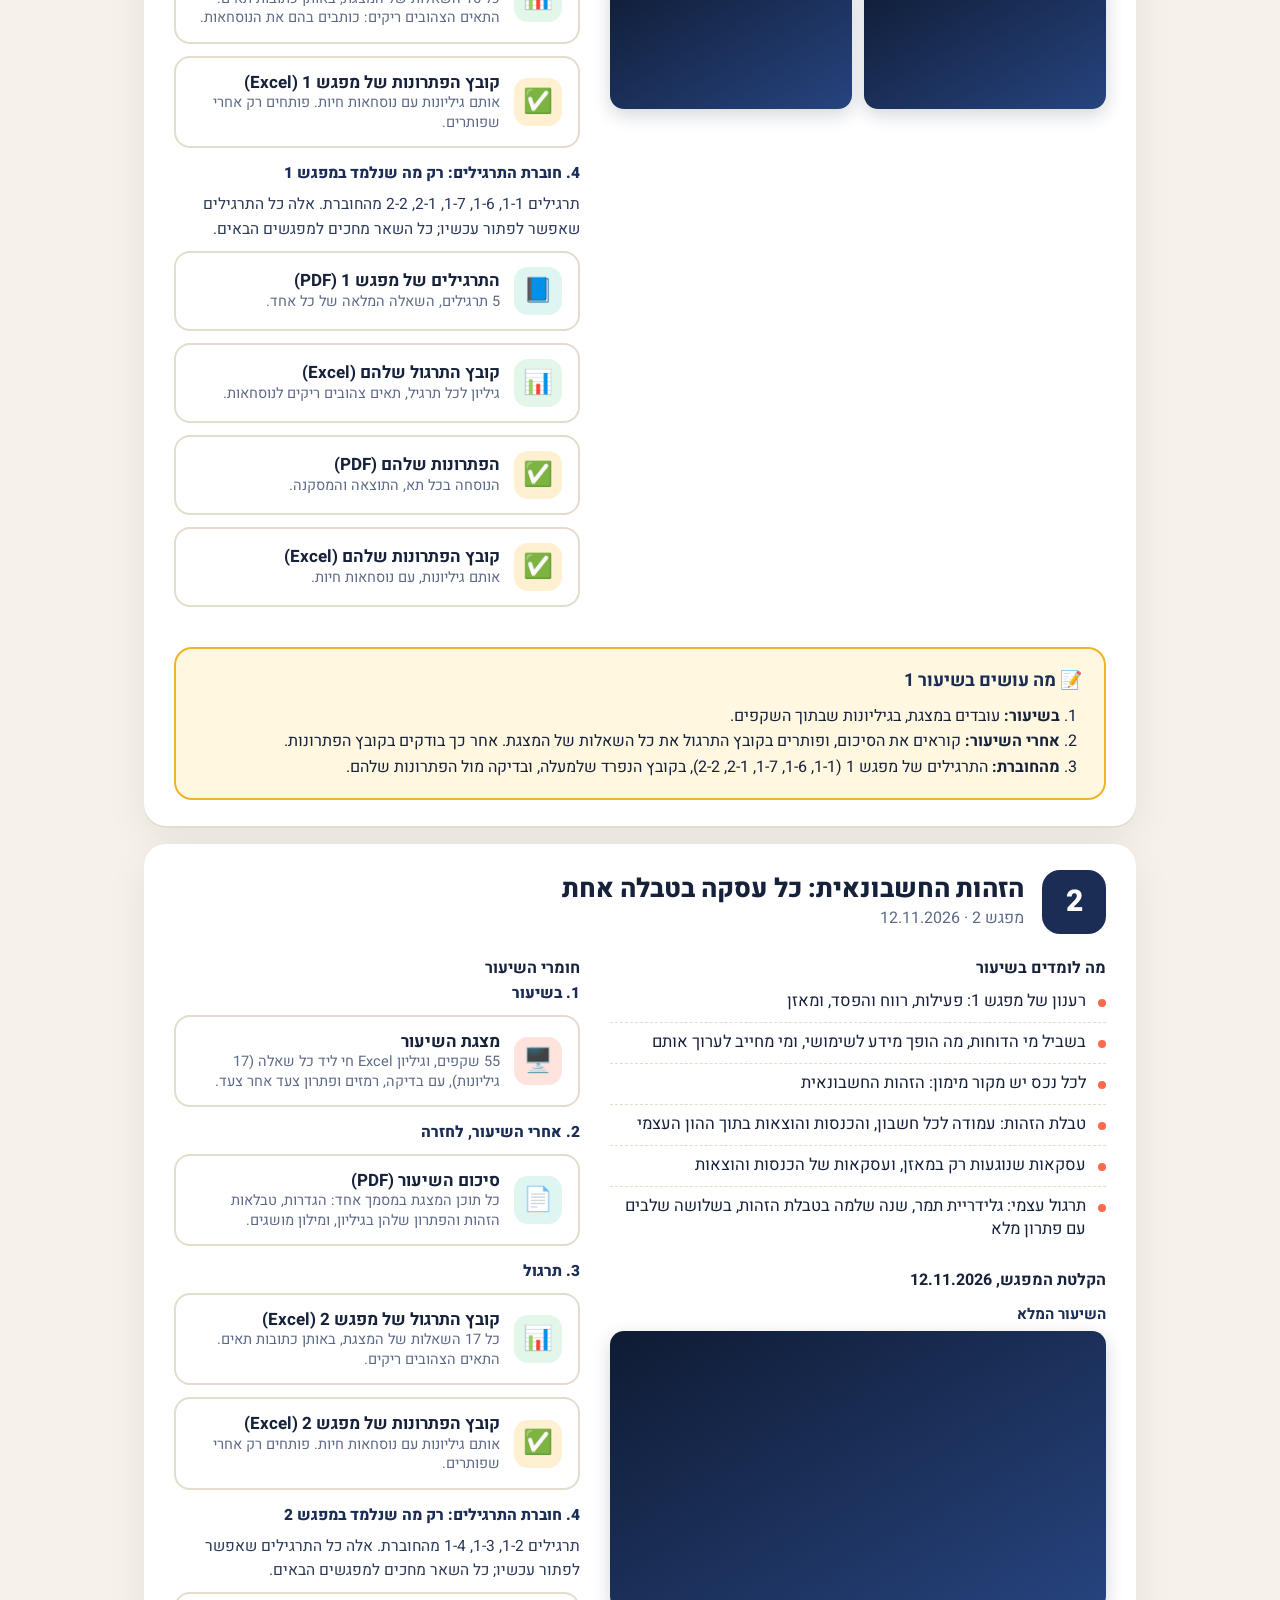
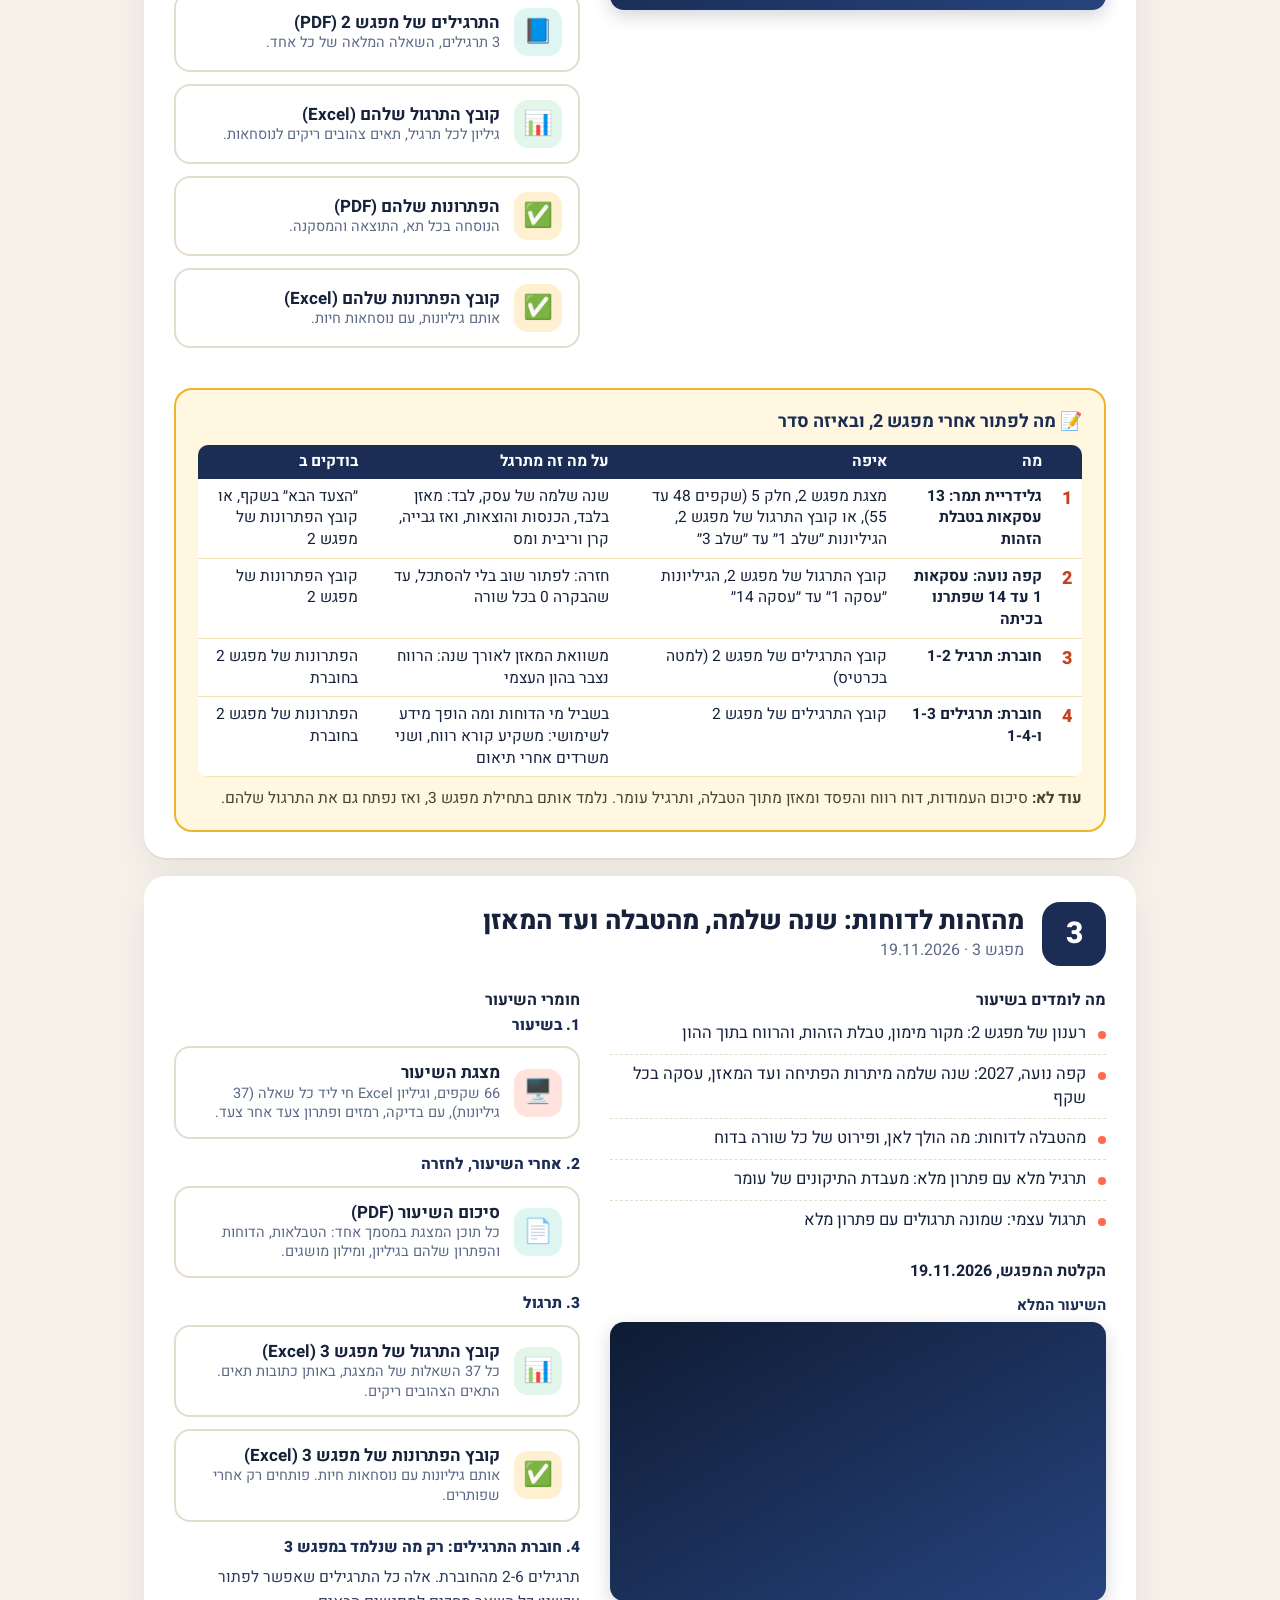
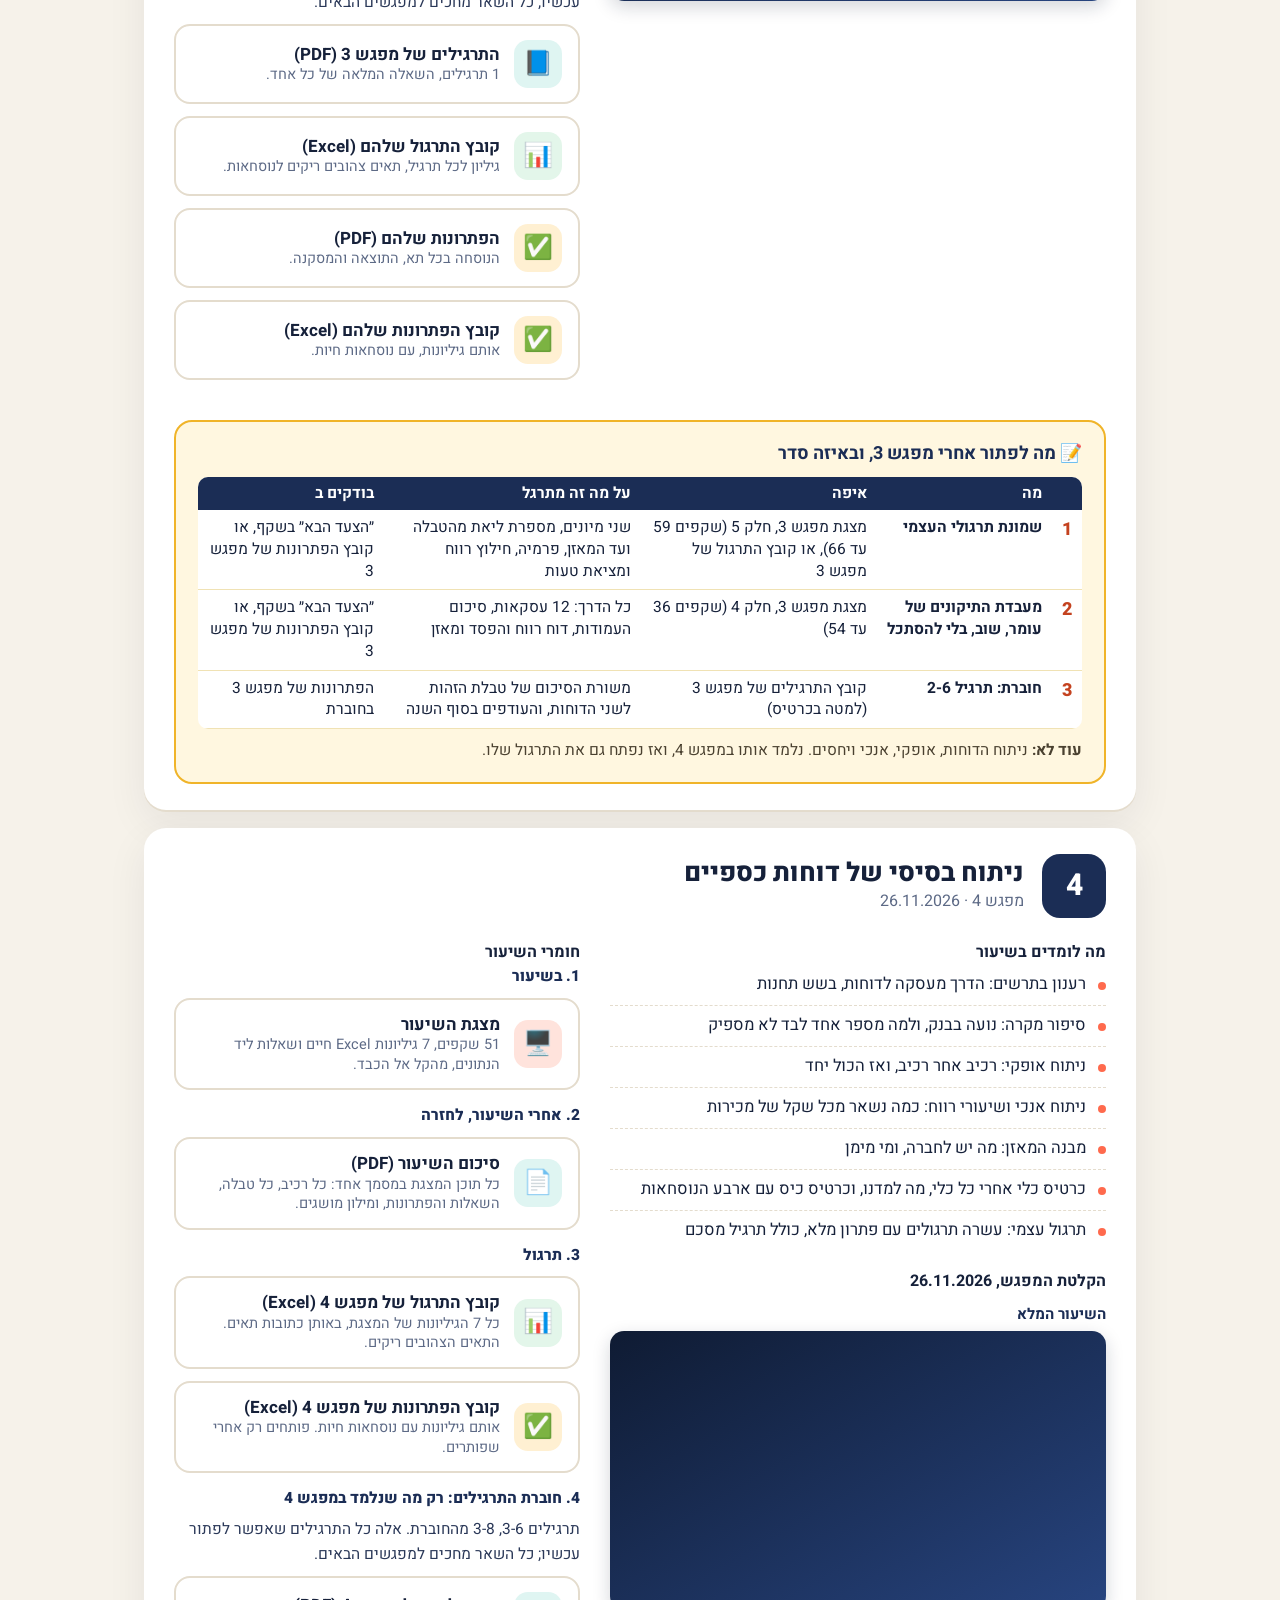
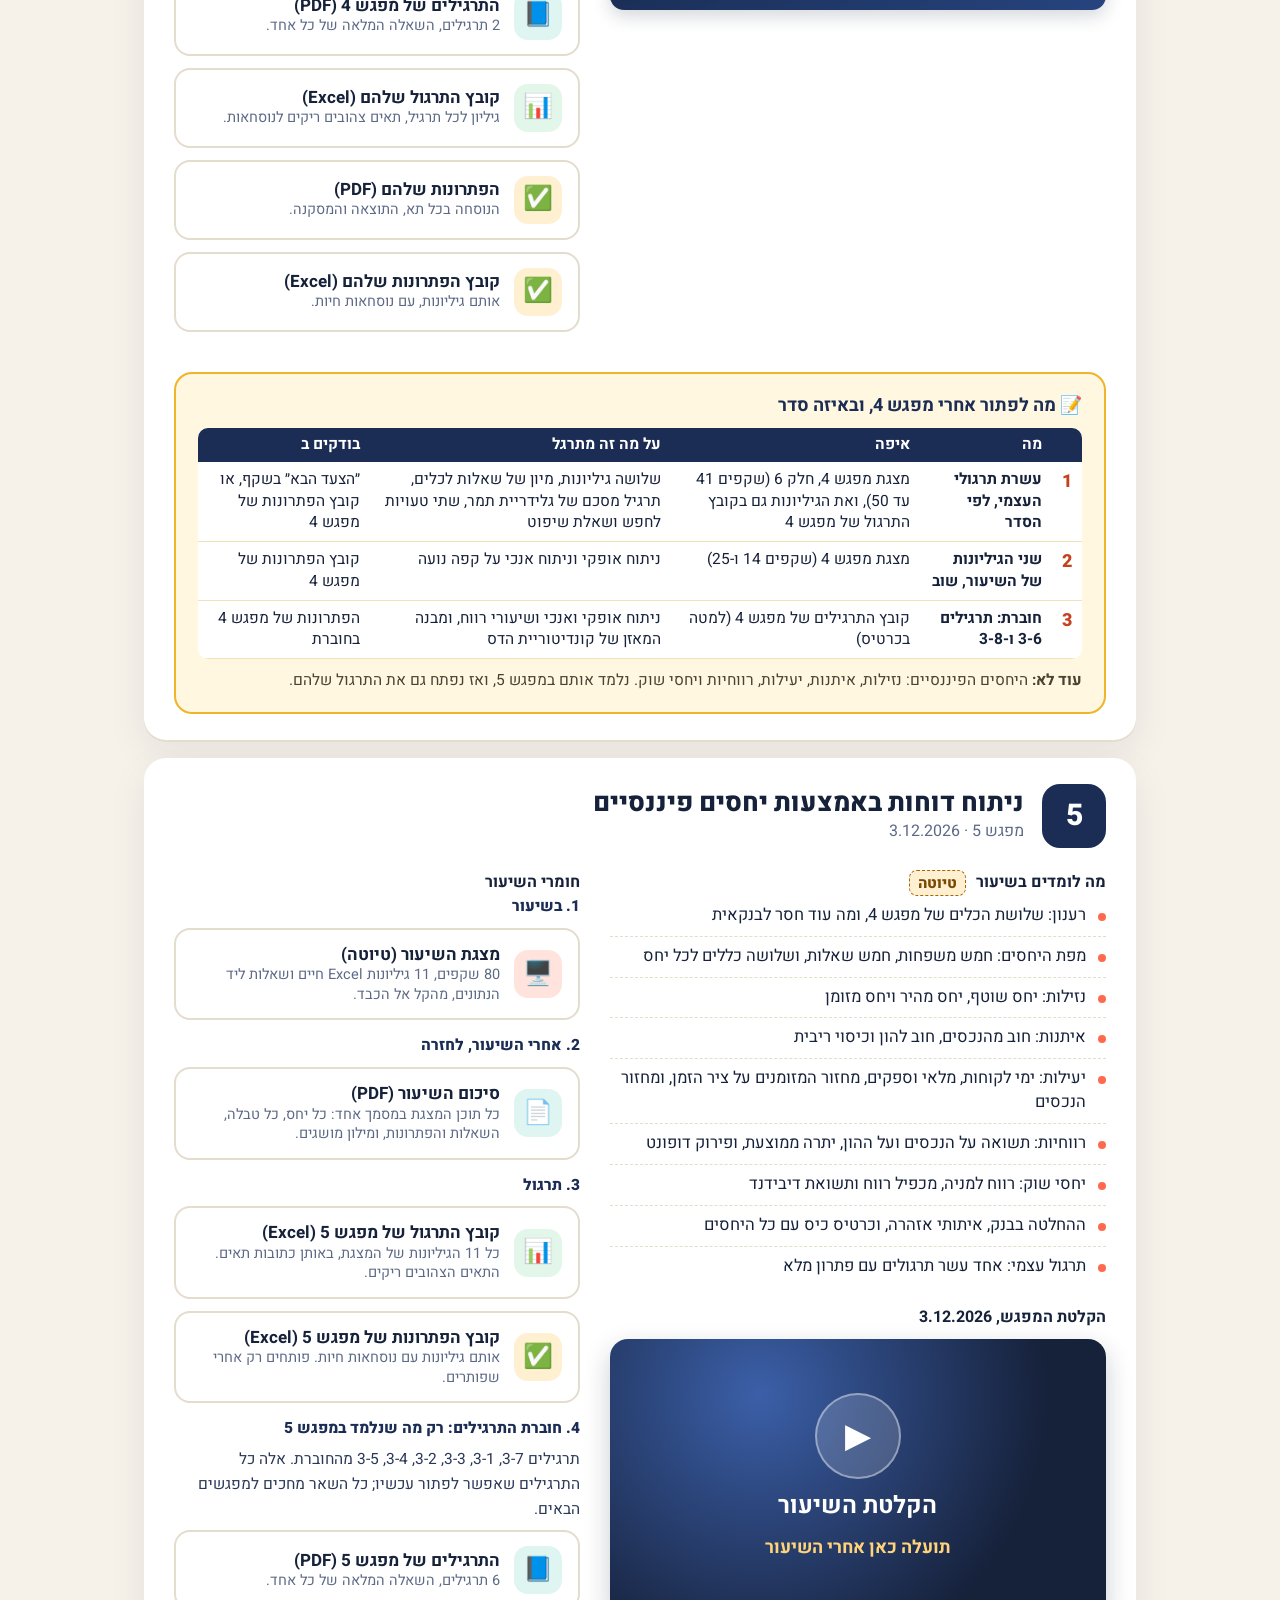
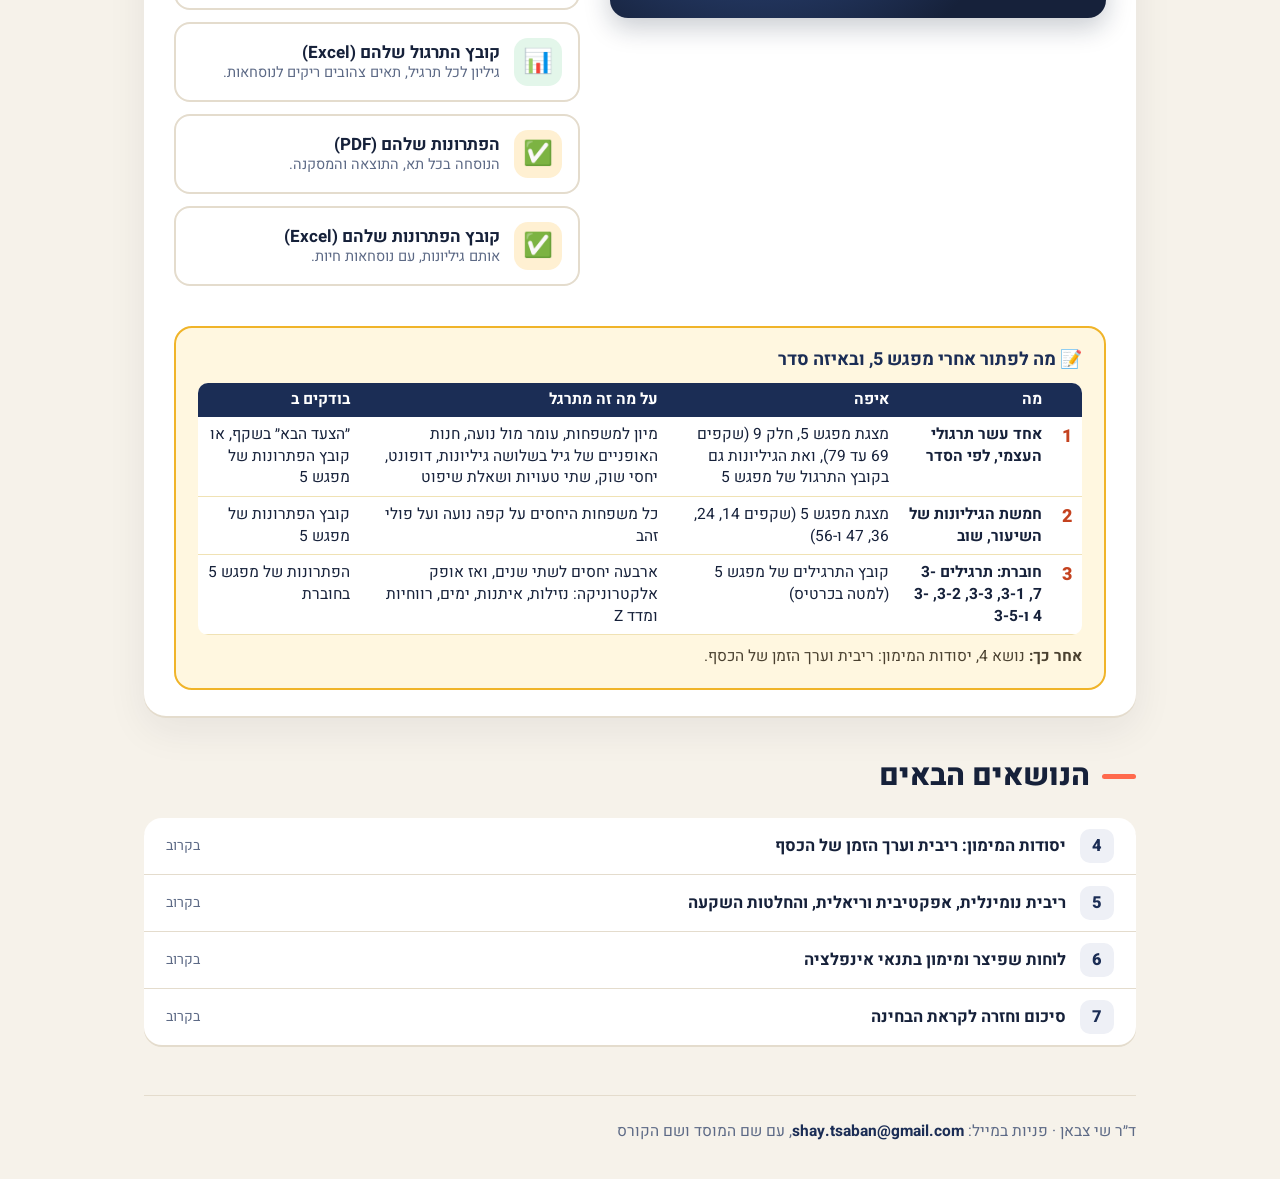
==== commit 50a9335f: "Meeting 4 cut at slide 37 (as taught 26.11), recording embedded; meeting 5 draft: financial ratios o" ====
--- a/index.html
+++ b/index.html
@@ -125,13 +125,13 @@
 <h2 class="sec">קובצי הקורס</h2>
 <div class="cgrid">
 <a class="lk s" href="materials/syllabus.pdf" target="_blank" rel="noopener"><span class="e">📋</span><span><b>סילבוס הקורס (PDF)</b><span class="d">שבעת נושאי הקורס, שנלמדים ב-13 מפגשים, קריאה, מדיניות הקורס, והציון: מבחן מסכם, <span class="n">100%</span>.</span></span></a>
-<a class="lk s" href="materials/booklet.pdf" target="_blank" rel="noopener"><span class="e">📘</span><span><b>חוברת תרגילים (PDF)</b><span class="d"><span class="n">37</span> תרגילים לכל הקורס, מסודרים לפי שבעת הנושאים. ליד כל מפגש למטה: רק התרגילים שלו, בקובץ נפרד.</span></span></a>
+<a class="lk s" href="materials/booklet.pdf" target="_blank" rel="noopener"><span class="e">📘</span><span><b>חוברת תרגילים (PDF)</b><span class="d"><span class="n">38</span> תרגילים לכל הקורס, מסודרים לפי שבעת הנושאים. ליד כל מפגש למטה: רק התרגילים שלו, בקובץ נפרד.</span></span></a>
 <a class="lk x" href="materials/booklet-practice.xlsx" download><span class="e">📊</span><span><b>קובץ התרגול של החוברת (Excel)</b><span class="d">גיליון לכל תרגיל: הנתונים בתאים כחולים, ותאים צהובים ריקים לנוסחאות שלכם.</span></span></a>
 <a class="lk r" href="materials/booklet-solutions.pdf" target="_blank" rel="noopener"><span class="e">✅</span><span><b>פתרונות החוברת (PDF)</b><span class="d">לכל תרגיל: הנוסחה בכל תא, התוצאה והמסקנה. פותחים רק אחרי שפותרים.</span></span></a>
 <a class="lk r" href="materials/booklet-solutions.xlsx" download><span class="e">✅</span><span><b>קובץ הפתרונות של החוברת (Excel)</b><span class="d">אותם גיליונות, עם נוסחאות חיות.</span></span></a>
 </div>
 <p class="cnote">מדיניות בינה מלאכותית: היתר מלא. חובה לבדוק את אמינות התוצרים, לציין את השימוש, ולמלא טופס הצהרה באתר הקורס. פתרונות החוברת מתפרסמים לצד התרגילים. כדאי לפתור קודם לבד.</p>
-<p class="cnote"><b>מה מתרגלים אחרי כל מפגש?</b> אחרי מפגש <span class="n">1</span>: <span class="n">1-1</span>, <span class="n">1-6</span>, <span class="n">1-7</span>, <span class="n">2-1</span>, <span class="n">2-2</span> · אחרי מפגש <span class="n">2</span>: <span class="n">1-2</span>, <span class="n">1-3</span>, <span class="n">1-4</span> · אחרי מפגש <span class="n">3</span>: <span class="n">2-6</span> · אחרי מפגש <span class="n">4</span>: <span class="n">3-4</span>, <span class="n">3-6</span>, <span class="n">3-7</span>. התרגילים האחרים בחוברת מחכים למפגשים הבאים.</p>
+<p class="cnote"><b>מה מתרגלים אחרי כל מפגש?</b> אחרי מפגש <span class="n">1</span>: <span class="n">1-1</span>, <span class="n">1-6</span>, <span class="n">1-7</span>, <span class="n">2-1</span>, <span class="n">2-2</span> · אחרי מפגש <span class="n">2</span>: <span class="n">1-2</span>, <span class="n">1-3</span>, <span class="n">1-4</span> · אחרי מפגש <span class="n">3</span>: <span class="n">2-6</span> · אחרי מפגש <span class="n">4</span>: <span class="n">3-6</span>, <span class="n">3-8</span> · אחרי מפגש <span class="n">5</span>: <span class="n">3-7</span>, <span class="n">3-1</span>, <span class="n">3-3</span>, <span class="n">3-2</span>, <span class="n">3-4</span>, <span class="n">3-5</span>. התרגילים האחרים בחוברת מחכים למפגשים הבאים.</p>
 </section>
 <section class="block">
 <h2 class="sec">המפגשים</h2>
@@ -227,28 +227,57 @@
 <li>ניתוח אופקי: רכיב אחר רכיב, ואז הכול יחד</li>
 <li>ניתוח אנכי ושיעורי רווח: כמה נשאר מכל שקל של מכירות</li>
 <li>מבנה המאזן: מה יש לחברה, ומי מימן</li>
-<li>יחס שוטף, תשואה על הנכסים ותשואה על ההון, וההחלטה בבנק</li>
-<li>כרטיס כלי אחרי כל כלי, וכרטיס כיס עם כל הנוסחאות</li>
-<li>תרגול עצמי: אחד עשר תרגולים עם פתרון מלא, כולל תרגיל מסכם</li>
-</ul><div class="rec1" id="rec-4"><h4>הקלטת המפגש, <span class="n">26.11.2026</span></h4><div class="recbig"><div class="rb-in"><span class="rb-play">▶</span><b>הקלטת השיעור</b><span>תועלה כאן אחרי השיעור</span></div></div></div></div>
-<div><h4>חומרי השיעור</h4>
-<div class="grp"><h5>1. בשיעור</h5><div class="links">
-<a class="lk p" href="lectures/lecture-4/presentation.html"><span class="e">🖥️</span><span><b>מצגת השיעור</b><span class="d"><span class="n">64</span> שקפים, <span class="n">9</span> גיליונות Excel חיים ושאלות ליד הנתונים, מהקל אל הכבד.</span></span></a>
+<li>כרטיס כלי אחרי כל כלי, מה למדנו, וכרטיס כיס עם ארבע הנוסחאות</li>
+<li>תרגול עצמי: עשרה תרגולים עם פתרון מלא, כולל תרגיל מסכם</li>
+</ul><div class="rec1" id="rec-4"><h4>הקלטת המפגש, <span class="n">26.11.2026</span></h4><div class="recrow"><div class="recone"><div class="reclab">השיעור המלא</div><div class="recbox"><iframe src="https://www.youtube-nocookie.com/embed/FtvLZXZig6k" title="הקלטת מפגש 4, השיעור המלא" loading="lazy" allow="accelerometer; autoplay; clipboard-write; encrypted-media; gyroscope; picture-in-picture; web-share" referrerpolicy="strict-origin-when-cross-origin" allowfullscreen></iframe></div></div></div></div></div>
+<div><h4>חומרי השיעור</h4>
+<div class="grp"><h5>1. בשיעור</h5><div class="links">
+<a class="lk p" href="lectures/lecture-4/presentation.html"><span class="e">🖥️</span><span><b>מצגת השיעור</b><span class="d"><span class="n">51</span> שקפים, <span class="n">7</span> גיליונות Excel חיים ושאלות ליד הנתונים, מהקל אל הכבד.</span></span></a>
 </div></div>
 <div class="grp"><h5>2. אחרי השיעור, לחזרה</h5><div class="links">
 <a class="lk s" href="lectures/lecture-4/summary.pdf"><span class="e">📄</span><span><b>סיכום השיעור (PDF)</b><span class="d">כל תוכן המצגת במסמך אחד: כל רכיב, כל טבלה, השאלות והפתרונות, ומילון מושגים.</span></span></a>
 </div></div>
 <div class="grp"><h5>3. תרגול</h5><div class="links">
-<a class="lk x" href="materials/practice-4.xlsx" download><span class="e">📊</span><span><b>קובץ התרגול של מפגש 4 (Excel)</b><span class="d">כל <span class="n">9</span> הגיליונות של המצגת, באותן כתובות תאים. התאים הצהובים ריקים.</span></span></a>
+<a class="lk x" href="materials/practice-4.xlsx" download><span class="e">📊</span><span><b>קובץ התרגול של מפגש 4 (Excel)</b><span class="d">כל <span class="n">7</span> הגיליונות של המצגת, באותן כתובות תאים. התאים הצהובים ריקים.</span></span></a>
 <a class="lk r" href="materials/practice-4-solutions.xlsx" download><span class="e">✅</span><span><b>קובץ הפתרונות של מפגש 4 (Excel)</b><span class="d">אותם גיליונות עם נוסחאות חיות. פותחים רק אחרי שפותרים.</span></span></a>
 </div></div>
-<div class="grp bkm"><h5>4. חוברת התרגילים: רק מה שנלמד במפגש 4</h5><p class="bkl">תרגילים <span class="n">3-4</span>, <span class="n">3-6</span>, <span class="n">3-7</span> מהחוברת. אלה כל התרגילים שאפשר לפתור עכשיו; כל השאר מחכים למפגשים הבאים.</p><div class="links"><a class="lk s" href="materials/booklet-m4.pdf" target="_blank" rel="noopener"><span class="e">📘</span><span><b>התרגילים של מפגש 4 (PDF)</b><span class="d"><span class="n">3</span> תרגילים, השאלה המלאה של כל אחד.</span></span></a><a class="lk x" href="materials/booklet-m4-practice.xlsx" download><span class="e">📊</span><span><b>קובץ התרגול שלהם (Excel)</b><span class="d">גיליון לכל תרגיל, תאים צהובים ריקים לנוסחאות.</span></span></a><a class="lk r" href="materials/booklet-m4-solutions.pdf" target="_blank" rel="noopener"><span class="e">✅</span><span><b>הפתרונות שלהם (PDF)</b><span class="d">הנוסחה בכל תא, התוצאה והמסקנה.</span></span></a><a class="lk r" href="materials/booklet-m4-solutions.xlsx" download><span class="e">✅</span><span><b>קובץ הפתרונות שלהם (Excel)</b><span class="d">אותם גיליונות, עם נוסחאות חיות.</span></span></a></div></div>
-</div>
-</div>
-<div class="todo solve"><h4>📝 מה לפתור אחרי מפגש 4, ובאיזה סדר</h4><table class="slv"><tr><th></th><th>מה</th><th>איפה</th><th>על מה זה מתרגל</th><th>בודקים ב</th></tr><tr><td class="k"><span class="n">1</span></td><td><b>אחד עשר תרגולי העצמי, לפי הסדר</b></td><td>מצגת מפגש 4, חלק 8 (שקפים 53 עד 63), ואת הגיליונות גם בקובץ התרגול של מפגש 4</td><td>ארבעה גיליונות, מיון של שאלות לכלים, תרגיל מסכם של גלידריית תמר, שתי טעויות לחפש ושאלת שיפוט</td><td>״הצעד הבא״ בשקף, או קובץ הפתרונות של מפגש 4</td></tr><tr><td class="k"><span class="n">2</span></td><td><b>שלושת הגיליונות של השיעור, שוב</b></td><td>מצגת מפגש 4 (שקפים 14, 25 ו-41)</td><td>ניתוח אופקי, ניתוח אנכי ויחסים על קפה נועה</td><td>קובץ הפתרונות של מפגש 4</td></tr><tr><td class="k"><span class="n">3</span></td><td><b>חוברת: תרגילים 3-6, 3-4 ו-3-7</b></td><td>קובץ התרגילים של מפגש 4 (למטה בכרטיס)</td><td>ניתוח אופקי ואנכי, שיעורי רווח, ויחסים לשתי שנים</td><td>הפתרונות של מפגש 4 בחוברת</td></tr></table><p class="slvn"><b>עוד לא:</b> יחסי נזילות, יעילות ואיתנות לעומק. נלמד אותם בהמשך הנושא.</p></div>
+<div class="grp bkm"><h5>4. חוברת התרגילים: רק מה שנלמד במפגש 4</h5><p class="bkl">תרגילים <span class="n">3-6</span>, <span class="n">3-8</span> מהחוברת. אלה כל התרגילים שאפשר לפתור עכשיו; כל השאר מחכים למפגשים הבאים.</p><div class="links"><a class="lk s" href="materials/booklet-m4.pdf" target="_blank" rel="noopener"><span class="e">📘</span><span><b>התרגילים של מפגש 4 (PDF)</b><span class="d"><span class="n">2</span> תרגילים, השאלה המלאה של כל אחד.</span></span></a><a class="lk x" href="materials/booklet-m4-practice.xlsx" download><span class="e">📊</span><span><b>קובץ התרגול שלהם (Excel)</b><span class="d">גיליון לכל תרגיל, תאים צהובים ריקים לנוסחאות.</span></span></a><a class="lk r" href="materials/booklet-m4-solutions.pdf" target="_blank" rel="noopener"><span class="e">✅</span><span><b>הפתרונות שלהם (PDF)</b><span class="d">הנוסחה בכל תא, התוצאה והמסקנה.</span></span></a><a class="lk r" href="materials/booklet-m4-solutions.xlsx" download><span class="e">✅</span><span><b>קובץ הפתרונות שלהם (Excel)</b><span class="d">אותם גיליונות, עם נוסחאות חיות.</span></span></a></div></div>
+</div>
+</div>
+<div class="todo solve"><h4>📝 מה לפתור אחרי מפגש 4, ובאיזה סדר</h4><table class="slv"><tr><th></th><th>מה</th><th>איפה</th><th>על מה זה מתרגל</th><th>בודקים ב</th></tr><tr><td class="k"><span class="n">1</span></td><td><b>עשרת תרגולי העצמי, לפי הסדר</b></td><td>מצגת מפגש 4, חלק 6 (שקפים 41 עד 50), ואת הגיליונות גם בקובץ התרגול של מפגש 4</td><td>שלושה גיליונות, מיון של שאלות לכלים, תרגיל מסכם של גלידריית תמר, שתי טעויות לחפש ושאלת שיפוט</td><td>״הצעד הבא״ בשקף, או קובץ הפתרונות של מפגש 4</td></tr><tr><td class="k"><span class="n">2</span></td><td><b>שני הגיליונות של השיעור, שוב</b></td><td>מצגת מפגש 4 (שקפים 14 ו-25)</td><td>ניתוח אופקי וניתוח אנכי על קפה נועה</td><td>קובץ הפתרונות של מפגש 4</td></tr><tr><td class="k"><span class="n">3</span></td><td><b>חוברת: תרגילים 3-6 ו-3-8</b></td><td>קובץ התרגילים של מפגש 4 (למטה בכרטיס)</td><td>ניתוח אופקי ואנכי ושיעורי רווח, ומבנה המאזן של קונדיטוריית הדס</td><td>הפתרונות של מפגש 4 בחוברת</td></tr></table><p class="slvn"><b>עוד לא:</b> היחסים הפיננסיים: נזילות, איתנות, יעילות, רווחיות ויחסי שוק. נלמד אותם במפגש 5, ואז נפתח גם את התרגול שלהם.</p></div>
+</article>
+<article class="lec" id="lesson-5">
+<div class="lec-head"><div class="lec-n">5</div><div><h3>ניתוח דוחות באמצעות יחסים פיננסיים</h3><div class="sub">מפגש <span class="n">5</span> · <span class="n">3.12.2026</span></div></div></div>
+<div class="lec-body">
+<div><h4>מה לומדים בשיעור <span class="draft">טיוטה</span></h4><ul class="learn">
+<li>רענון: שלושת הכלים של מפגש 4, ומה עוד חסר לבנקאית</li>
+<li>מפת היחסים: חמש משפחות, חמש שאלות, ושלושה כללים לכל יחס</li>
+<li>נזילות: יחס שוטף, יחס מהיר ויחס מזומן</li>
+<li>איתנות: חוב מהנכסים, חוב להון וכיסוי ריבית</li>
+<li>יעילות: ימי לקוחות, מלאי וספקים, מחזור המזומנים על ציר הזמן, ומחזור הנכסים</li>
+<li>רווחיות: תשואה על הנכסים ועל ההון, יתרה ממוצעת, ופירוק דופונט</li>
+<li>יחסי שוק: רווח למניה, מכפיל רווח ותשואת דיבידנד</li>
+<li>ההחלטה בבנק, איתותי אזהרה, וכרטיס כיס עם כל היחסים</li>
+<li>תרגול עצמי: אחד עשר תרגולים עם פתרון מלא</li>
+</ul><div class="rec1" id="rec-5"><h4>הקלטת המפגש, <span class="n">3.12.2026</span></h4><div class="recbig"><div class="rb-in"><span class="rb-play">▶</span><b>הקלטת השיעור</b><span>תועלה כאן אחרי השיעור</span></div></div></div></div>
+<div><h4>חומרי השיעור</h4>
+<div class="grp"><h5>1. בשיעור</h5><div class="links">
+<a class="lk p" href="lectures/lecture-5/presentation.html"><span class="e">🖥️</span><span><b>מצגת השיעור (טיוטה)</b><span class="d"><span class="n">80</span> שקפים, <span class="n">11</span> גיליונות Excel חיים ושאלות ליד הנתונים, מהקל אל הכבד.</span></span></a>
+</div></div>
+<div class="grp"><h5>2. אחרי השיעור, לחזרה</h5><div class="links">
+<a class="lk s" href="lectures/lecture-5/summary.pdf"><span class="e">📄</span><span><b>סיכום השיעור (PDF)</b><span class="d">כל תוכן המצגת במסמך אחד: כל יחס, כל טבלה, השאלות והפתרונות, ומילון מושגים.</span></span></a>
+</div></div>
+<div class="grp"><h5>3. תרגול</h5><div class="links">
+<a class="lk x" href="materials/practice-5.xlsx" download><span class="e">📊</span><span><b>קובץ התרגול של מפגש 5 (Excel)</b><span class="d">כל <span class="n">11</span> הגיליונות של המצגת, באותן כתובות תאים. התאים הצהובים ריקים.</span></span></a>
+<a class="lk r" href="materials/practice-5-solutions.xlsx" download><span class="e">✅</span><span><b>קובץ הפתרונות של מפגש 5 (Excel)</b><span class="d">אותם גיליונות עם נוסחאות חיות. פותחים רק אחרי שפותרים.</span></span></a>
+</div></div>
+<div class="grp bkm"><h5>4. חוברת התרגילים: רק מה שנלמד במפגש 5</h5><p class="bkl">תרגילים <span class="n">3-7</span>, <span class="n">3-1</span>, <span class="n">3-3</span>, <span class="n">3-2</span>, <span class="n">3-4</span>, <span class="n">3-5</span> מהחוברת. אלה כל התרגילים שאפשר לפתור עכשיו; כל השאר מחכים למפגשים הבאים.</p><div class="links"><a class="lk s" href="materials/booklet-m5.pdf" target="_blank" rel="noopener"><span class="e">📘</span><span><b>התרגילים של מפגש 5 (PDF)</b><span class="d"><span class="n">6</span> תרגילים, השאלה המלאה של כל אחד.</span></span></a><a class="lk x" href="materials/booklet-m5-practice.xlsx" download><span class="e">📊</span><span><b>קובץ התרגול שלהם (Excel)</b><span class="d">גיליון לכל תרגיל, תאים צהובים ריקים לנוסחאות.</span></span></a><a class="lk r" href="materials/booklet-m5-solutions.pdf" target="_blank" rel="noopener"><span class="e">✅</span><span><b>הפתרונות שלהם (PDF)</b><span class="d">הנוסחה בכל תא, התוצאה והמסקנה.</span></span></a><a class="lk r" href="materials/booklet-m5-solutions.xlsx" download><span class="e">✅</span><span><b>קובץ הפתרונות שלהם (Excel)</b><span class="d">אותם גיליונות, עם נוסחאות חיות.</span></span></a></div></div>
+</div>
+</div>
+<div class="todo solve"><h4>📝 מה לפתור אחרי מפגש 5, ובאיזה סדר</h4><table class="slv"><tr><th></th><th>מה</th><th>איפה</th><th>על מה זה מתרגל</th><th>בודקים ב</th></tr><tr><td class="k"><span class="n">1</span></td><td><b>אחד עשר תרגולי העצמי, לפי הסדר</b></td><td>מצגת מפגש 5, חלק 9 (שקפים 69 עד 79), ואת הגיליונות גם בקובץ התרגול של מפגש 5</td><td>מיון למשפחות, עומר מול נועה, חנות האופניים של גיל בשלושה גיליונות, דופונט, יחסי שוק, שתי טעויות ושאלת שיפוט</td><td>״הצעד הבא״ בשקף, או קובץ הפתרונות של מפגש 5</td></tr><tr><td class="k"><span class="n">2</span></td><td><b>חמשת הגיליונות של השיעור, שוב</b></td><td>מצגת מפגש 5 (שקפים 14, 24, 36, 47 ו-56)</td><td>כל משפחות היחסים על קפה נועה ועל פולי זהב</td><td>קובץ הפתרונות של מפגש 5</td></tr><tr><td class="k"><span class="n">3</span></td><td><b>חוברת: תרגילים 3-7, 3-1, 3-3, 3-2, 3-4 ו-3-5</b></td><td>קובץ התרגילים של מפגש 5 (למטה בכרטיס)</td><td>ארבעה יחסים לשתי שנים, ואז אופק אלקטרוניקה: נזילות, איתנות, ימים, רווחיות ומדד Z</td><td>הפתרונות של מפגש 5 בחוברת</td></tr></table><p class="slvn"><b>אחר כך:</b> נושא 4, יסודות המימון: ריבית וערך הזמן של הכסף.</p></div>
 </article>
 <h2 class="sec" style="margin-top:36px">הנושאים הבאים</h2>
-<ul class="ups"><li><span class="un"><span class="n">3</span></span><span>ניתוח דוחות באמצעות יחסים פיננסיים: נזילות, איתנות, יעילות ורווחיות</span><em>בקרוב</em></li><li><span class="un"><span class="n">4</span></span><span>יסודות המימון: ריבית וערך הזמן של הכסף</span><em>בקרוב</em></li><li><span class="un"><span class="n">5</span></span><span>ריבית נומינלית, אפקטיבית וריאלית, והחלטות השקעה</span><em>בקרוב</em></li><li><span class="un"><span class="n">6</span></span><span>לוחות שפיצר ומימון בתנאי אינפלציה</span><em>בקרוב</em></li><li><span class="un"><span class="n">7</span></span><span>סיכום וחזרה לקראת הבחינה</span><em>בקרוב</em></li></ul>
+<ul class="ups"><li><span class="un"><span class="n">4</span></span><span>יסודות המימון: ריבית וערך הזמן של הכסף</span><em>בקרוב</em></li><li><span class="un"><span class="n">5</span></span><span>ריבית נומינלית, אפקטיבית וריאלית, והחלטות השקעה</span><em>בקרוב</em></li><li><span class="un"><span class="n">6</span></span><span>לוחות שפיצר ומימון בתנאי אינפלציה</span><em>בקרוב</em></li><li><span class="un"><span class="n">7</span></span><span>סיכום וחזרה לקראת הבחינה</span><em>בקרוב</em></li></ul>
 </section>
 <footer>ד״ר שי צבאן · פניות במייל: <a href="mailto:shay.tsaban@gmail.com">shay.tsaban@gmail.com</a>, עם שם המוסד ושם הקורס</footer>
 </main>
